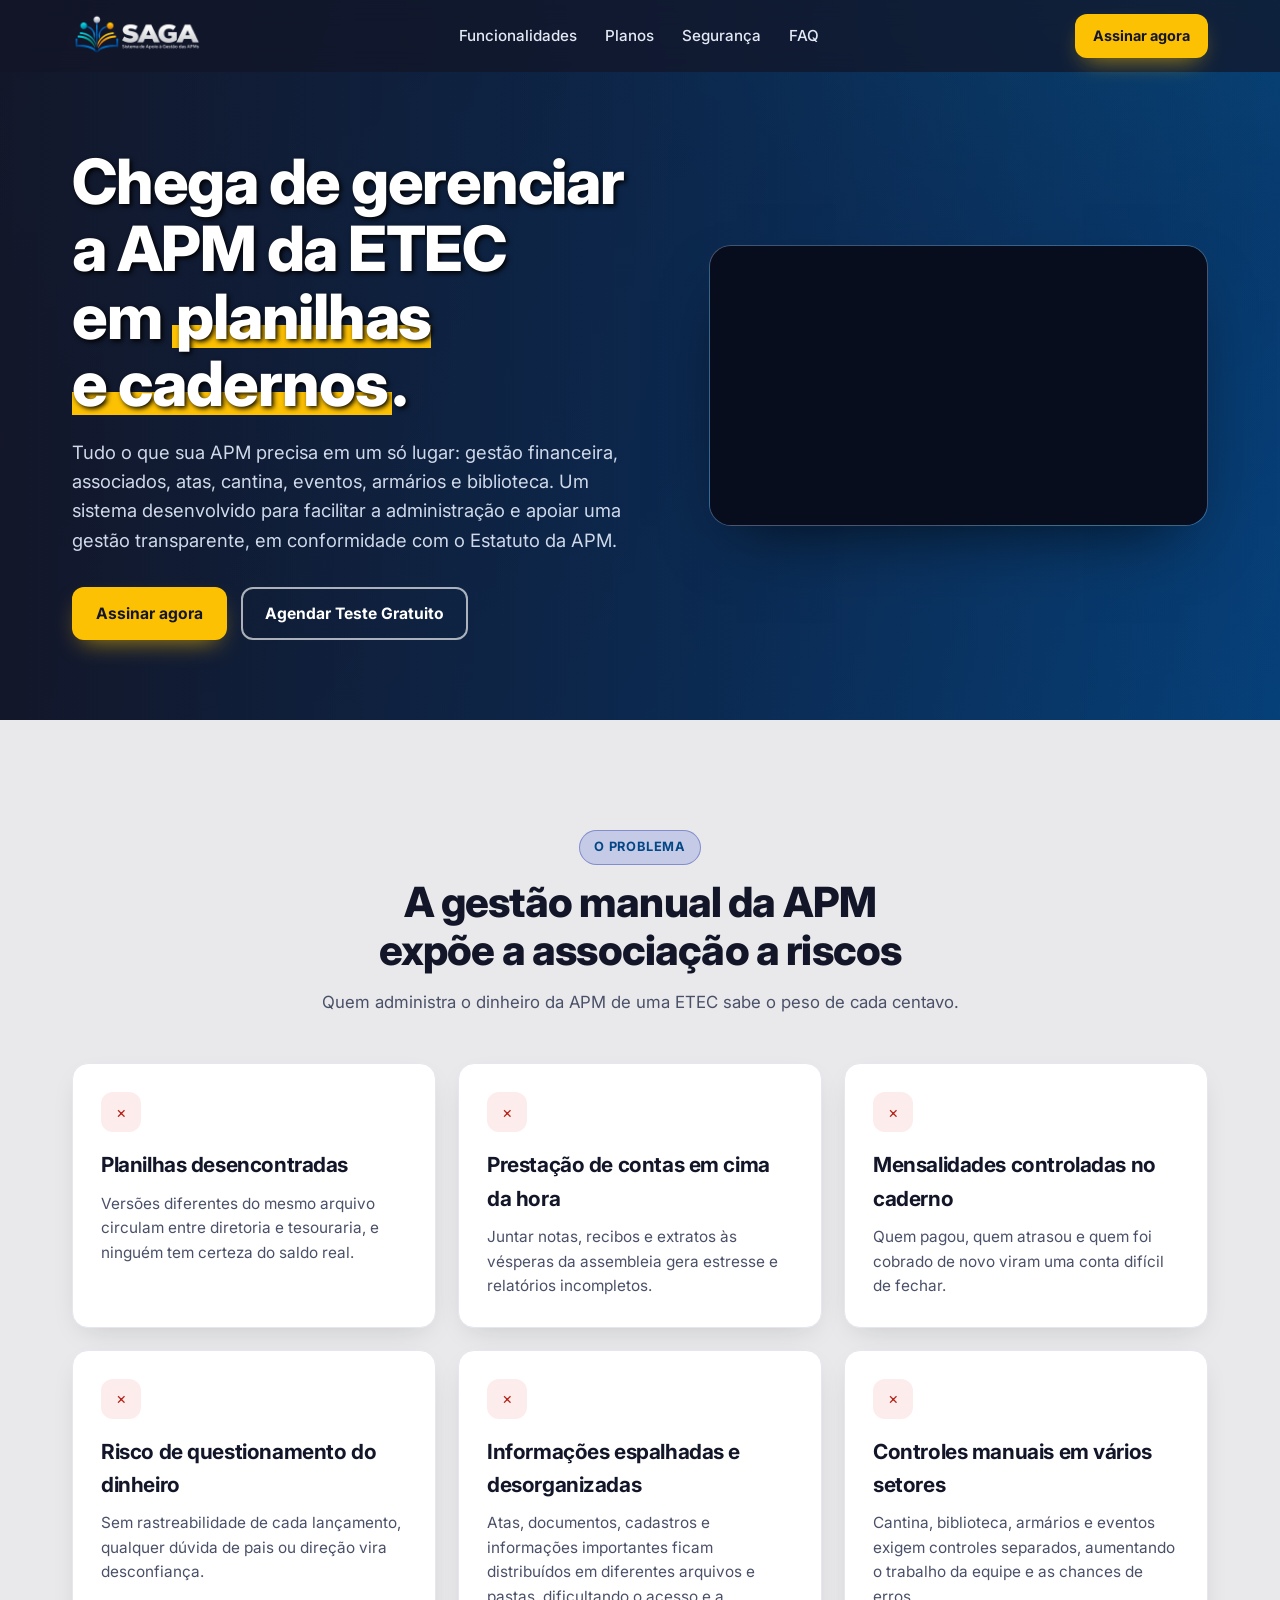
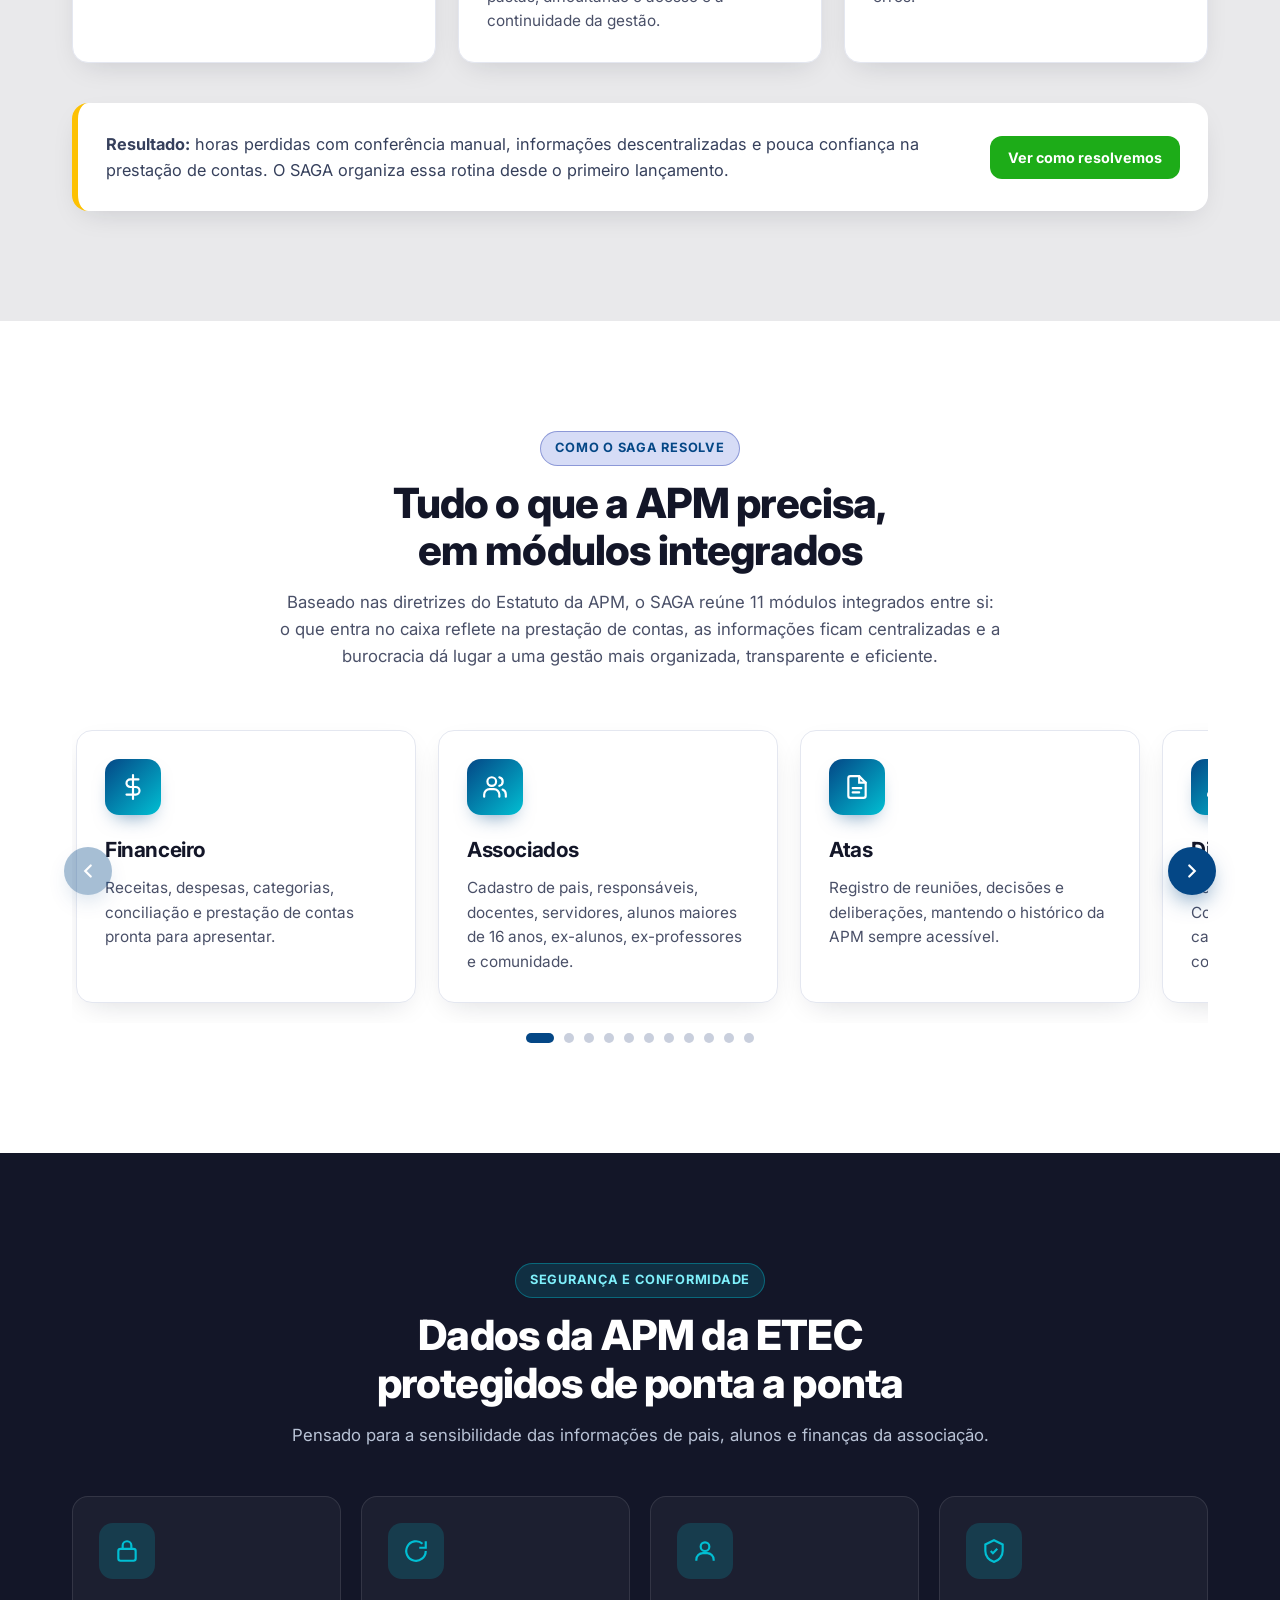
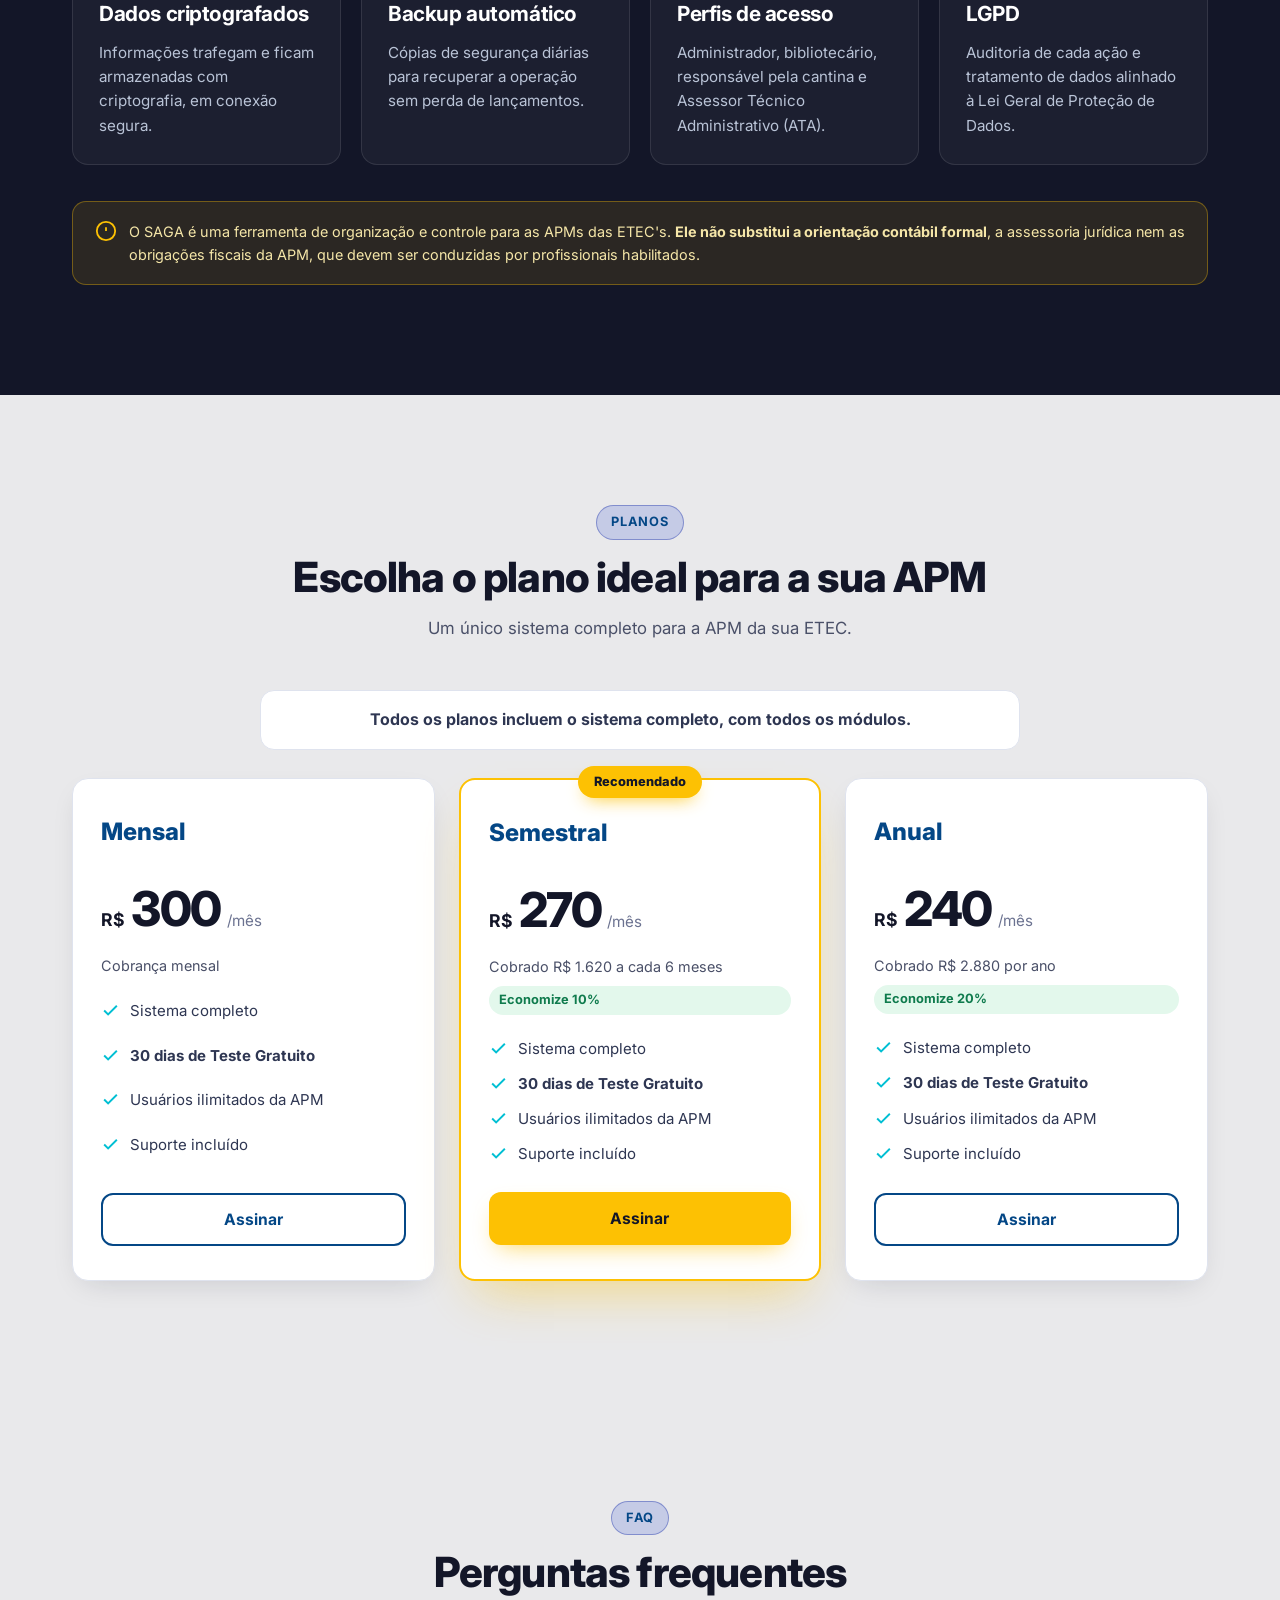
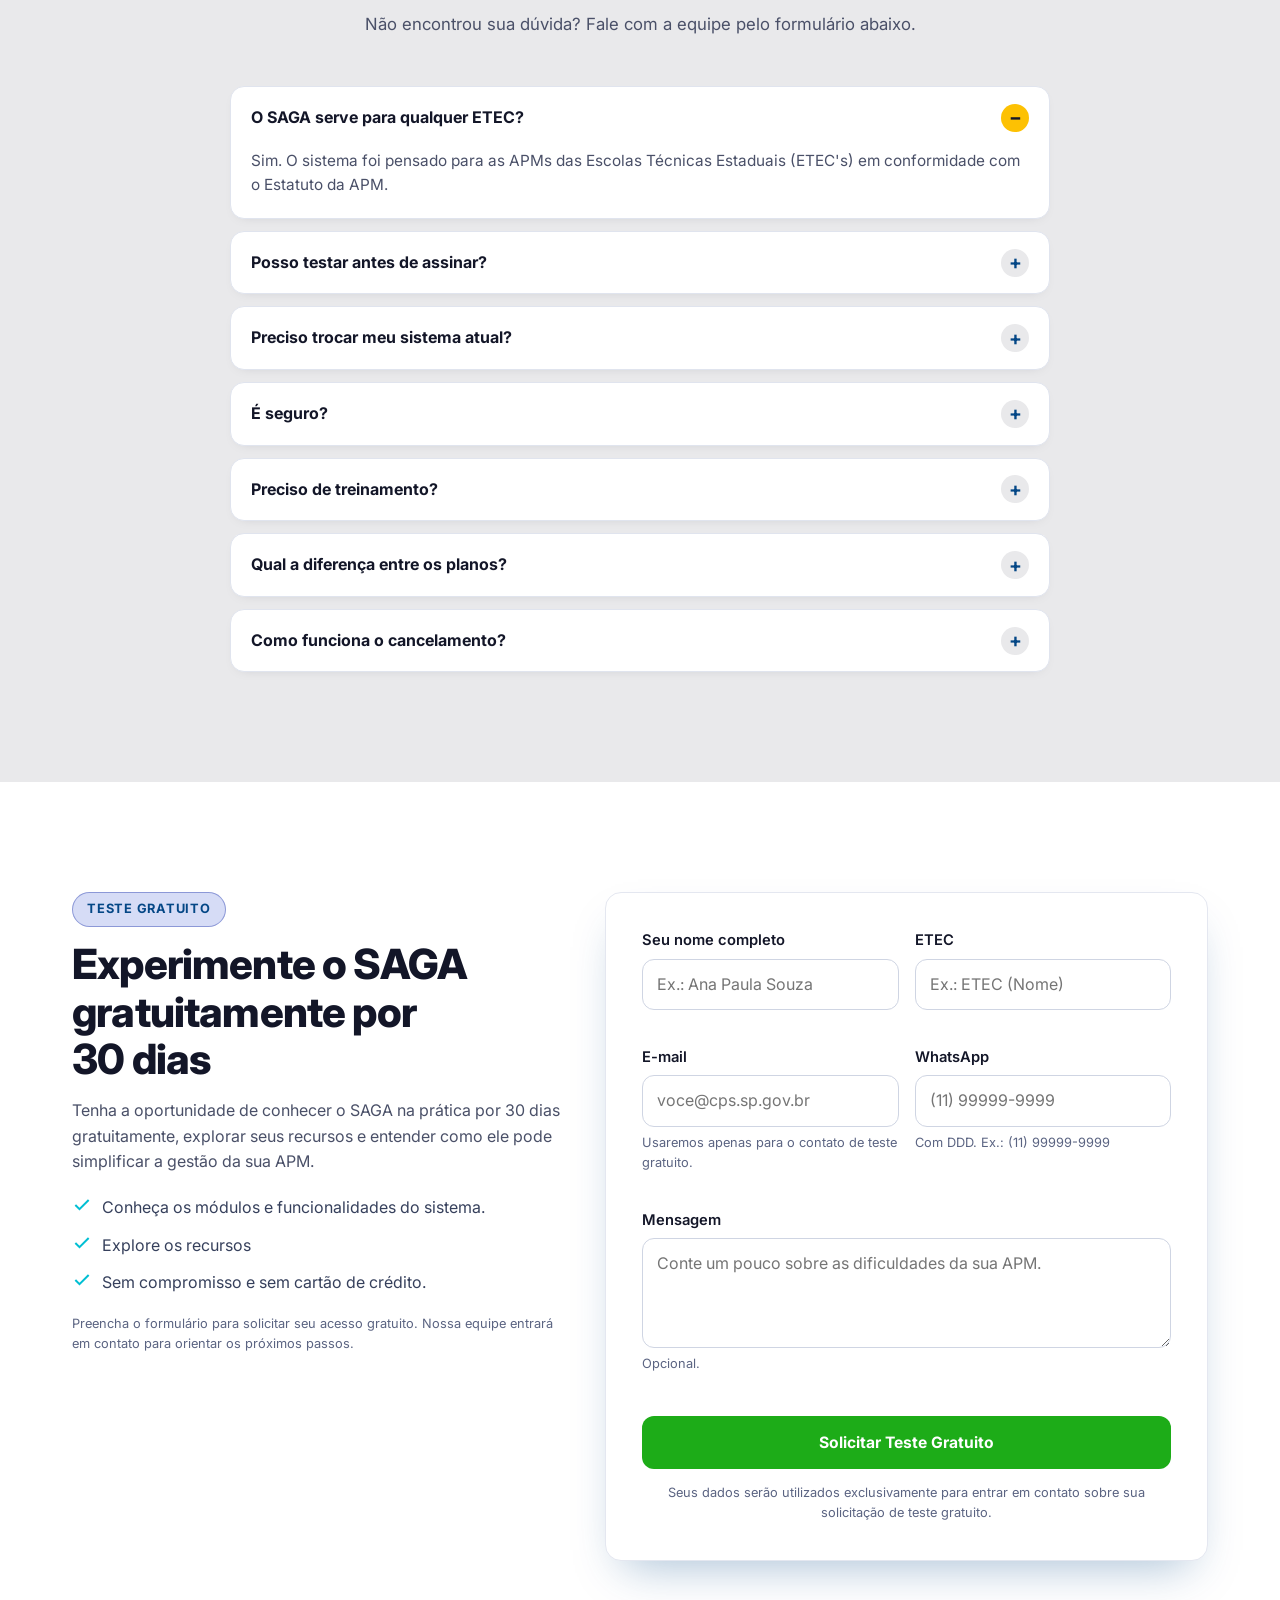
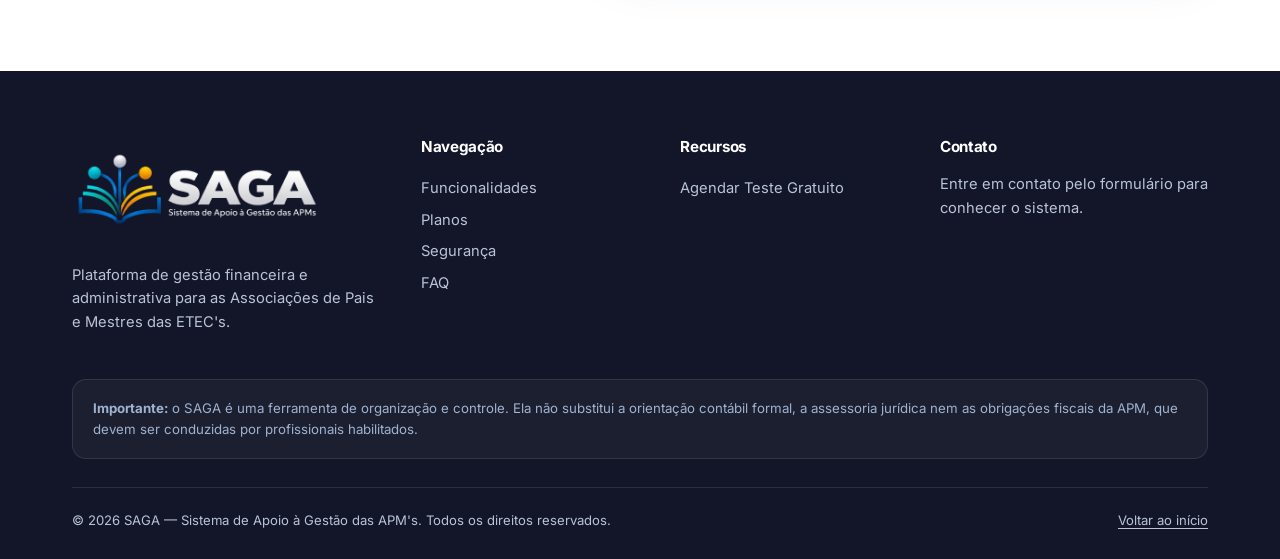
==== index.html @ b7d25899 "First Commit" ====
<!DOCTYPE html>
<html lang="pt-BR" data-theme="light">

<head>
  <meta charset="UTF-8">
  <meta name="viewport" content="width=device-width, initial-scale=1, viewport-fit=cover">
  <meta name="theme-color" content="#131628">
  <meta name="color-scheme" content="light">
  <meta property="og:type" content="website">
  <meta property="og:title" content="SAGA — Sistema de Apoio à Gestão das APMs">
  <meta property="og:description"
    content="Gestão financeira e administrativa para as Associações de Pais e Mestres das ETECs.">
  <meta name="twitter:card" content="summary">
  <link rel="icon" href="img/favicon.ico">
  <link rel="stylesheet" href="css/style.css" type="text/css">
  <title>SAGA — Sistema de Apoio à Gestão das APM's</title>
  <meta name="description"
    content="SAGA: sistema para gestão financeira, associados, atas, cantina, eventos, armários e biblioteca das APMs das ETEC's, com prestação de contas pronta.">
  <link rel="preconnect" href="https://fonts.googleapis.com">
  <link rel="preconnect" href="https://fonts.gstatic.com" crossorigin>
  <link rel="stylesheet" href="https://fonts.googleapis.com/css2?family=Inter:wght@400;500;600;700;800&display=swap">
  <script>document.documentElement.classList.add('js');</script>

</head>

<body>

  <!-- Barra de progresso de leitura (discreta) -->
  <div class="progress-bar" id="progressBar" aria-hidden="true"></div>

  <!-- 1. Header fixo -->
  <header class="site-header" id="siteHeader">
    <div class="container header-inner">
      <a href="#topo" class="logo" aria-label="SAGA — página inicial">
        <img src="img/logo-apm.png" width="130" height="56" alt="SAGA — Sistema de Apoio à Gestão das APMs"
          fetchpriority="high">
      </a>
      <nav class="nav-desktop" aria-label="Navegação principal">
        <a href="#funcionalidades">Funcionalidades</a>
        <a href="#planos">Planos</a>
        <a href="#seguranca">Segurança</a>
        <a href="#faq">FAQ</a>
      </nav>
      <div class="row gap-2">
        <a href="#planos" class="saga-btn saga-btn-primary saga-btn-sm header-cta">Assinar agora</a>
        <button class="burger" id="burgerBtn" aria-label="Abrir menu" aria-expanded="false" aria-controls="mobileMenu">
          <svg viewBox="0 0 24 24" fill="none" stroke="currentColor" stroke-width="2" stroke-linecap="round"
            id="burgerIcon" aria-hidden="true">
            <line x1="4" y1="7" x2="20" y2="7"></line>
            <line x1="4" y1="12" x2="20" y2="12"></line>
            <line x1="4" y1="17" x2="20" y2="17"></line>
          </svg>
        </button>
      </div>
    </div>
    <div class="mobile-menu" id="mobileMenu">
      <a href="#funcionalidades">Funcionalidades</a>
      <a href="#planos">Planos</a>
      <a href="#seguranca">Segurança</a>
      <a href="#faq">FAQ</a>
      <a href="#planos" class="saga-btn saga-btn-primary">Assinar agora</a>
    </div>
  </header>

  <main id="topo">

    <!-- 2. Hero -->
    <section class="hero" aria-labelledby="heroTitle">
      <div class="container hero-grid">
        <div class="hero-content">
          <h1 id="heroTitle" style="margin-top:18px; text-shadow: 2px 2px 5px black;">Chega de gerenciar a APM da ETEC
            em <span class="underline-yellow">planilhas e
              cadernos</span>.</h1>
          <p class="hero-sub">Tudo o que sua APM precisa em um só lugar: gestão financeira, associados, atas, cantina,
            eventos, armários e biblioteca. Um sistema desenvolvido para facilitar a administração e apoiar uma gestão
            transparente, em conformidade com o Estatuto da APM.
          </p>
          <div class="hero-ctas">
            <a href="#planos" class="saga-btn saga-btn-primary">Assinar agora</a>
            <a href="#demonstracao" class="saga-btn saga-btn-outline">Agendar Teste Gratuito</a>
          </div>
          <!-- <div class="trust-badges" aria-label="Selos de confiança">
            <span class="trust-badge">
              <svg viewBox="0 0 24 24" fill="none" stroke="currentColor" stroke-width="2" aria-hidden="true">
                <path d="M3 21h18M5 21V8l7-5 7 5v13M9 21v-6h6v6" />
              </svg>
              30 dias gratuito
            </span>
            <span class="trust-badge">
              <svg viewBox="0 0 24 24" fill="none" stroke="currentColor" stroke-width="2" aria-hidden="true">
                <rect x="4" y="10" width="16" height="11" rx="2" />
                <path d="M8 10V7a4 4 0 0 1 8 0v3" />
              </svg>
              Dados seguros
            </span>
            <span class="trust-badge">
              <svg viewBox="0 0 24 24" fill="none" stroke="currentColor" stroke-width="2" aria-hidden="true">
                <path d="M21 15a2 2 0 0 1-2 2H7l-4 4V5a2 2 0 0 1 2-2h14a2 2 0 0 1 2 2z" />
              </svg>
              Suporte em português
            </span>
          </div> -->
        </div>
        <!-- O vídeo fica em uma coluna própria à direita do texto no desktop. -->
        <div class="hero-video" id="heroVideo" data-video-url="">

          <iframe width="560" height="315"
            src="https://www.youtube.com/embed/FPPXY3cn5FY?autoplay=1&mute=1&controls=1&cc_load_policy=0&rel=0&playsinline=1"
            title="Vídeo institucional" frameborder="0"
            allow="accelerometer; autoplay; encrypted-media; gyroscope; picture-in-picture; web-share"
            referrerpolicy="strict-origin-when-cross-origin" allowfullscreen>
          </iframe>

        </div>
      </div>
    </section>

    <!-- 4. O problema -->
    <section class="block bg-gray" id="problema">
      <div class="container">
        <div class="section-head reveal">
          <span class="eyebrow">O problema</span>
          <h2 style="margin-top:14px;">A gestão manual da APM expõe a associação a riscos</h2>
          <p class="lead">Quem administra o dinheiro da APM de uma ETEC sabe o peso de cada centavo.</p>
        </div>

        <div class="grid-3">
          <article class="card pain-card reveal">
            <span class="x-mark">×</span>
            <h3>Planilhas desencontradas</h3>
            <p>Versões diferentes do mesmo arquivo circulam entre diretoria e tesouraria, e ninguém tem certeza do saldo
              real.</p>
          </article>

          <article class="card pain-card reveal d1">
            <span class="x-mark">×</span>
            <h3>Prestação de contas em cima da hora</h3>
            <p>Juntar notas, recibos e extratos às vésperas da assembleia gera estresse e relatórios incompletos.</p>
          </article>

          <article class="card pain-card reveal d2">
            <span class="x-mark">×</span>
            <h3>Mensalidades controladas no caderno</h3>
            <p>Quem pagou, quem atrasou e quem foi cobrado de novo viram uma conta difícil de fechar.</p>
          </article>

          <article class="card pain-card reveal d3">
            <span class="x-mark">×</span>
            <h3>Risco de questionamento do dinheiro</h3>
            <p>Sem rastreabilidade de cada lançamento, qualquer dúvida de pais ou direção vira desconfiança.</p>
          </article>

          <article class="card pain-card reveal d4">
            <span class="x-mark">×</span>
            <h3>Informações espalhadas e desorganizadas</h3>
            <p>Atas, documentos, cadastros e informações importantes ficam distribuídos em diferentes arquivos e pastas,
              dificultando o acesso e a continuidade da gestão.</p>
          </article>

          <article class="card pain-card reveal d5">
            <span class="x-mark">×</span>
            <h3>Controles manuais em vários setores</h3>
            <p>Cantina, biblioteca, armários e eventos exigem controles separados, aumentando o trabalho da equipe e as
              chances de erros.</p>
          </article>
        </div>

        <div class="pain-bottom reveal">
          <p><strong>Resultado:</strong> horas perdidas com conferência manual, informações descentralizadas e pouca
            confiança na prestação de contas. O SAGA organiza essa rotina desde o primeiro lançamento.</p>
          <a href="#funcionalidades" class="saga-btn saga-btn-blue saga-btn-sm">Ver como resolvemos</a>
        </div>
      </div>
    </section>


    <!-- 5. Funcionalidades -->
    <section class="block" id="funcionalidades">
      <div class="container">
        <div class="section-head reveal">
          <span class="eyebrow">Como o SAGA resolve</span>
          <h2 style="margin-top:14px;">Tudo o que a APM precisa, em módulos integrados</h2>
          <p class="lead">Baseado nas diretrizes do Estatuto da APM, o SAGA reúne 11 módulos integrados entre si: o que
            entra no caixa reflete na prestação de contas, as informações ficam centralizadas e a burocracia dá lugar a
            uma gestão mais organizada, transparente e eficiente.</p>
        </div>
        <div class="carousel-wrap reveal">
          <button type="button" class="car-btn car-prev" id="carPrev" aria-label="Anterior" disabled>
            <svg viewBox="0 0 24 24" fill="none" stroke="currentColor" stroke-width="2.4" stroke-linecap="round"
              aria-hidden="true">
              <polyline points="15 18 9 12 15 6" />
            </svg>
          </button>
          <div class="carousel" id="carousel" tabindex="0" role="region" aria-roledescription="carrossel"
            aria-label="11 módulos de gestão do SAGA">
            <article class="card reveal">
              <div class="icon-tile"><svg viewBox="0 0 24 24" fill="none" stroke="currentColor" stroke-width="2"
                  stroke-linecap="round" aria-hidden="true">
                  <line x1="12" y1="1" x2="12" y2="23" />
                  <path d="M17 5H9.5a3.5 3.5 0 0 0 0 7h5a3.5 3.5 0 0 1 0 7H6" />
                </svg></div>
              <h3>Financeiro</h3>
              <p>Receitas, despesas, categorias, conciliação e prestação de contas pronta para apresentar.</p>
            </article>
            <article class="card reveal d1">
              <div class="icon-tile"><svg viewBox="0 0 24 24" fill="none" stroke="currentColor" stroke-width="2"
                  stroke-linecap="round" aria-hidden="true">
                  <circle cx="9" cy="7" r="4" />
                  <path d="M2 21v-2a5 5 0 0 1 5-5h4a5 5 0 0 1 5 5v2" />
                  <path d="M16 3.1a4 4 0 0 1 0 7.8M22 21v-2a5 5 0 0 0-3-4.6" />
                </svg></div>
              <h3>Associados</h3>
              <p>Cadastro de pais, responsáveis, docentes, servidores, alunos maiores de 16 anos, ex-alunos,
                ex-professores e comunidade.</p>
            </article>
            <article class="card reveal d2">
              <div class="icon-tile"><svg viewBox="0 0 24 24" fill="none" stroke="currentColor" stroke-width="2"
                  stroke-linecap="round" aria-hidden="true">
                  <path d="M14 2H6a2 2 0 0 0-2 2v16a2 2 0 0 0 2 2h12a2 2 0 0 0 2-2V8z" />
                  <polyline points="14 2 14 8 20 8" />
                  <line x1="8" y1="13" x2="16" y2="13" />
                  <line x1="8" y1="17" x2="14" y2="17" />
                </svg></div>
              <h3>Atas</h3>
              <p>Registro de reuniões, decisões e deliberações, mantendo o histórico da APM sempre acessível.</p>
            </article>
            <article class="card reveal d3">
              <div class="icon-tile"><svg viewBox="0 0 24 24" fill="none" stroke="currentColor" stroke-width="2"
                  stroke-linecap="round" stroke-linejoin="round" aria-hidden="true">
                  <circle cx="12" cy="7" r="3" />
                  <path d="M5.5 21v-2a6.5 6.5 0 0 1 13 0v2" />
                  <circle cx="5" cy="10" r="2" />
                  <path d="M2 20v-1a3 3 0 0 1 3-3h1" />
                  <circle cx="19" cy="10" r="2" />
                  <path d="M22 20v-1a3 3 0 0 0-3-3h-1" />
                </svg></div>
              <h3>Diretoria e Conselho Fiscal</h3>
              <p>Registro da Diretoria Executiva e do Conselho Fiscal, com controle de cargos, membros, mandatos e
                composição.</p>
            </article>
            <article class="card reveal d4">
              <div class="icon-tile"><svg viewBox="0 0 24 24" fill="none" stroke="currentColor" stroke-width="2"
                  stroke-linecap="round" stroke-linejoin="round" aria-hidden="true">
                  <rect x="3" y="4" width="18" height="17" rx="2" />
                  <line x1="16" y1="2" x2="16" y2="6" />
                  <line x1="8" y1="2" x2="8" y2="6" />
                  <line x1="3" y1="10" x2="21" y2="10" />
                  <path d="m9 15 2 2 4-4" />
                </svg></div>
              <h3>Plano Anual</h3>
              <p>Elaboração e acompanhamento do Plano Anual de Trabalho, com registro das propostas e aprovação pela
                Assembleia Geral.</p>
            </article>
            <article class="card reveal d5">
              <div class="icon-tile"><svg viewBox="0 0 24 24" fill="none" stroke="currentColor" stroke-width="2"
                  stroke-linecap="round" stroke-linejoin="round" aria-hidden="true">
                  <path d="m3 7 9-4 9 4-9 4-9-4Z" />
                  <path d="M3 7v10l9 4 9-4V7" />
                  <path d="M12 11v10" />
                  <path d="m7 9 9-4" />
                </svg></div>
              <h3>Patrimônio</h3>
              <p>Controle do Patrimônio da APM, com registro de bens, especificações, estado de conservação, valores e
                emissão de relatórios.</p>
            </article>
            <article class="card reveal d6">
              <div class="icon-tile"><svg viewBox="0 0 24 24" fill="none" stroke="currentColor" stroke-width="2"
                  stroke-linecap="round" stroke-linejoin="round" aria-hidden="true">
                  <path d="m2 10 10-5 10 5-10 5-10-5Z" />
                  <path d="M6 12v5c3 3 9 3 12 0v-5" />
                  <path d="M22 10v6" />
                </svg></div>
              <h3>Alunos</h3>
              <p>Cadastro de alunos e turmas da ETEC, com organização dos dados dos estudantes e gerenciamento das
                informações por sala e período letivo.</p>
            </article>
            <article class="card reveal d7">
              <div class="icon-tile"><svg viewBox="0 0 24 24" fill="none" stroke="currentColor" stroke-width="2"
                  stroke-linecap="round" aria-hidden="true">
                  <path d="M18 8h1a4 4 0 0 1 0 8h-1" />
                  <path d="M2 8h16v9a4 4 0 0 1-4 4H6a4 4 0 0 1-4-4z" />
                  <line x1="6" y1="1" x2="6" y2="4" />
                  <line x1="10" y1="1" x2="10" y2="4" />
                  <line x1="14" y1="1" x2="14" y2="4" />
                </svg></div>
              <h3>Cantina</h3>
              <p>Gestão completa da Cantina, com controle de pedidos, fornecedores, vendas, caixa e relatórios de
                desempenho por período.</p>
            </article>
            <article class="card reveal d8">
              <div class="icon-tile"><svg viewBox="0 0 24 24" fill="none" stroke="currentColor" stroke-width="2"
                  stroke-linecap="round" stroke-linejoin="round" aria-hidden="true">
                  <path d="m8 12 2-2a2 2 0 0 1 3 0l1 1" />
                  <path d="m3 11 4-4 4 2" />
                  <path d="m21 11-4-4-4 2" />
                  <path d="m7 12 4 4a2 2 0 0 0 3 0l3-3" />
                  <path d="m3 11-1 1 4 5 2-2" />
                  <path d="m21 11 1 1-4 5-2-2" />
                </svg></div>
              <h3>Relações Institucionais</h3>
              <p>Cadastro de funcionários, organização de eventos públicos e privados, controle de patrocinadores e
                emissão de carteirinhas de associados.</p>
            </article>
            <article class="card reveal d9">
              <div class="icon-tile"><svg viewBox="0 0 24 24" fill="none" stroke="currentColor" stroke-width="2"
                  stroke-linecap="round" aria-hidden="true">
                  <path d="M4 19.5V5a2 2 0 0 1 2-2h13v16H6a2 2 0 0 0-2 2z" />
                  <path d="M4 19.5A2.5 2.5 0 0 0 6.5 22H19" />
                  <line x1="8" y1="7" x2="14" y2="7" />
                  <line x1="8" y1="11" x2="12" y2="11" />
                </svg></div>
              <h3>Biblioteca</h3>
              <p>Controle de cópias impressas de alunos e funcionários, registro de vendas e gerenciamento de armários e
                vagas de estacionamento.</p>
            </article>
            <article class="card reveal d10">
              <div class="icon-tile"><svg viewBox="0 0 24 24" fill="none" stroke="currentColor" stroke-width="2"
                  stroke-linecap="round" stroke-linejoin="round" aria-hidden="true">
                  <rect x="5" y="4" width="14" height="18" rx="2" />
                  <path d="M9 4V2h6v2" />
                  <path d="m8 11 1.5 1.5L12 10" />
                  <line x1="14" y1="12" x2="17" y2="12" />
                  <path d="m8 17 1.5 1.5L12 16" />
                  <line x1="14" y1="18" x2="17" y2="18" />
                </svg></div>
              <h3>Protocolos</h3>
              <p>Registro de protocolos, com formalização de solicitações de esclarecimentos, pedidos de demissão e
                denúncias.</p>
            </article>
          </div>
          <button type="button" class="car-btn car-next" id="carNext" aria-label="Próximo">
            <svg viewBox="0 0 24 24" fill="none" stroke="currentColor" stroke-width="2.4" stroke-linecap="round"
              aria-hidden="true">
              <polyline points="9 18 15 12 9 6" />
            </svg>
          </button>
        </div>
        <div class="car-dots" id="carDots" role="group" aria-label="Navegação entre os módulos">
        </div>
      </div>
    </section>

    <!-- 8. Segurança -->
    <section class="block bg-dark" id="seguranca">
      <div class="container">
        <div class="section-head reveal">
          <span class="eyebrow eyebrow-dark">Segurança e conformidade</span>
          <h2 style="margin-top:14px;">Dados da APM da ETEC protegidos de ponta a ponta</h2>
          <p class="lead">Pensado para a sensibilidade das informações de pais, alunos e finanças da associação.</p>
        </div>
        <div class="security-grid">
          <div class="sec-card reveal">
            <div class="icon-tile"><svg viewBox="0 0 24 24" fill="none" stroke="currentColor" stroke-width="2"
                aria-hidden="true">
                <rect x="4" y="10" width="16" height="11" rx="2" />
                <path d="M8 10V7a4 4 0 0 1 8 0v3" />
              </svg></div>
            <h3>Dados criptografados</h3>
            <p>Informações trafegam e ficam armazenadas com criptografia, em conexão segura.</p>
          </div>
          <div class="sec-card reveal d1">
            <div class="icon-tile"><svg viewBox="0 0 24 24" fill="none" stroke="currentColor" stroke-width="2"
                aria-hidden="true">
                <path d="M21 12a9 9 0 1 1-3-6.7" />
                <polyline points="21 3 21 9 15 9" />
              </svg></div>
            <h3>Backup automático</h3>
            <p>Cópias de segurança diárias para recuperar a operação sem perda de lançamentos.</p>
          </div>
          <div class="sec-card reveal d2">
            <div class="icon-tile"><svg viewBox="0 0 24 24" fill="none" stroke="currentColor" stroke-width="2"
                aria-hidden="true">
                <circle cx="12" cy="8" r="4" />
                <path d="M4 21v-1a6 6 0 0 1 6-6h4a6 6 0 0 1 6 6v1" />
              </svg></div>
            <h3>Perfis de acesso</h3>
            <p>Administrador, bibliotecário, responsável pela cantina e Assessor Técnico Administrativo (ATA).</p>
          </div>
          <div class="sec-card reveal d3">
            <div class="icon-tile"><svg viewBox="0 0 24 24" fill="none" stroke="currentColor" stroke-width="2"
                aria-hidden="true">
                <path d="M12 2l8 4v6c0 5-3.5 9-8 10-4.5-1-8-5-8-10V6z" />
                <polyline points="9 12 11 14 15 10" />
              </svg></div>
            <h3>LGPD</h3>
            <p>Auditoria de cada ação e tratamento de dados alinhado à Lei Geral de Proteção de Dados.</p>
          </div>
        </div>
        <div class="sec-note reveal">
          <svg viewBox="0 0 24 24" fill="none" stroke="currentColor" stroke-width="2" aria-hidden="true">
            <circle cx="12" cy="12" r="10" />
            <line x1="12" y1="8" x2="12" y2="12" />
            <line x1="12" y1="16" x2="12.01" y2="16" />
          </svg>
          <span>O SAGA é uma ferramenta de organização e controle para as APMs das ETEC's. <strong>Ele não substitui a
              orientação contábil formal</strong>, a assessoria jurídica nem as obrigações fiscais da APM, que devem ser
            conduzidas por profissionais habilitados.</span>
        </div>
      </div>
    </section>

    <!-- 9. Planos -->
    <section class="block bg-gray" id="planos">
      <div class="container">
        <div class="section-head reveal">
          <span class="eyebrow">Planos</span>
          <h2 style="margin-top:14px;">Escolha o plano ideal para a sua APM</h2>
          <p class="lead">Um único sistema completo para a APM da sua ETEC.</p>
        </div>
        <p class="plans-intro reveal"><strong>Todos os planos incluem o sistema completo, com todos os módulos.</strong></p>
        <div class="plans-grid">
          <article class="plan reveal">
            <div class="plan-name">Mensal</div>
            <div class="plan-price"><span class="cur">R$</span><span class="val">300</span><span class="per">/mês</span>
            </div>
            <div class="plan-total">Cobrança mensal</div>
            <ul>
              <li><svg viewBox="0 0 24 24" fill="none" stroke="currentColor" stroke-width="2.4" aria-hidden="true">
                  <polyline points="20 6 9 17 4 12" />
                </svg>Sistema completo</li>
              <li><svg viewBox="0 0 24 24" fill="none" stroke="currentColor" stroke-width="2.4" aria-hidden="true">
                  <polyline points="20 6 9 17 4 12" />
                </svg><strong>30 dias de Teste Gratuito</strong></li>
              <li><svg viewBox="0 0 24 24" fill="none" stroke="currentColor" stroke-width="2.4" aria-hidden="true">
                  <polyline points="20 6 9 17 4 12" />
                </svg>Usuários ilimitados da APM</li>
              <li><svg viewBox="0 0 24 24" fill="none" stroke="currentColor" stroke-width="2.4" aria-hidden="true">
                  <polyline points="20 6 9 17 4 12" />
                </svg>Suporte incluído</li>
            </ul>
            <button type="button" class="saga-btn saga-btn-ghost plan-cta" data-plan="Mensal">Assinar</button>
          </article>

          <article class="plan featured reveal d1">
            <span class="plan-badge">Recomendado</span>
            <div class="plan-name">Semestral</div>
            <div class="plan-price"><span class="cur">R$</span><span class="val">270</span><span class="per">/mês</span>
            </div>
            <div class="plan-total">Cobrado R$ 1.620 a cada 6 meses</div>
            <span class="plan-saving">Economize 10%</span>
            <ul>
              <li><svg viewBox="0 0 24 24" fill="none" stroke="currentColor" stroke-width="2.4" aria-hidden="true">
                  <polyline points="20 6 9 17 4 12" />
                </svg>Sistema completo</li>
              <li><svg viewBox="0 0 24 24" fill="none" stroke="currentColor" stroke-width="2.4" aria-hidden="true">
                  <polyline points="20 6 9 17 4 12" />
                </svg><strong>30 dias de Teste Gratuito</strong></li>
              <li><svg viewBox="0 0 24 24" fill="none" stroke="currentColor" stroke-width="2.4" aria-hidden="true">
                  <polyline points="20 6 9 17 4 12" />
                </svg>Usuários ilimitados da APM</li>
              <li><svg viewBox="0 0 24 24" fill="none" stroke="currentColor" stroke-width="2.4" aria-hidden="true">
                  <polyline points="20 6 9 17 4 12" />
                </svg>Suporte incluído</li>
            </ul>
            <button type="button" class="saga-btn saga-btn-primary plan-cta" data-plan="Semestral">Assinar</button>
          </article>

          <article class="plan reveal d2">
            <div class="plan-name">Anual</div>
            <div class="plan-price"><span class="cur">R$</span><span class="val">240</span><span class="per">/mês</span>
            </div>
            <div class="plan-total">Cobrado R$ 2.880 por ano</div>
            <span class="plan-saving">Economize 20%</span>
            <ul>
              <li><svg viewBox="0 0 24 24" fill="none" stroke="currentColor" stroke-width="2.4" aria-hidden="true">
                  <polyline points="20 6 9 17 4 12" />
                </svg>Sistema completo</li>
              <li><svg viewBox="0 0 24 24" fill="none" stroke="currentColor" stroke-width="2.4" aria-hidden="true">
                  <polyline points="20 6 9 17 4 12" />
                </svg><strong>30 dias de Teste Gratuito</strong></li>
              <li><svg viewBox="0 0 24 24" fill="none" stroke="currentColor" stroke-width="2.4" aria-hidden="true">
                  <polyline points="20 6 9 17 4 12" />
                </svg>Usuários ilimitados da APM</li>
              <li><svg viewBox="0 0 24 24" fill="none" stroke="currentColor" stroke-width="2.4" aria-hidden="true">
                  <polyline points="20 6 9 17 4 12" />
                </svg>Suporte incluído</li>
            </ul>
            <button type="button" class="saga-btn saga-btn-ghost plan-cta" data-plan="Anual">Assinar</button>
          </article>
        </div>
      </div>
    </section>

    <!-- 11. FAQ -->
    <section class="block bg-gray" id="faq">
      <div class="container">
        <div class="section-head reveal">
          <span class="eyebrow">FAQ</span>
          <h2 style="margin-top:14px;">Perguntas frequentes</h2>
          <p class="lead">Não encontrou sua dúvida? Fale com a equipe pelo formulário abaixo.</p>
        </div>
        <div class="faq-wrap">
          <details class="faq-item reveal" open>
            <summary>O SAGA serve para qualquer ETEC?</summary>
            <div class="faq-answer">Sim. O sistema foi pensado para as APMs das Escolas Técnicas Estaduais (ETEC's) em conformidade com o Estatuto da APM.</div>
          </details>
          <details class="faq-item reveal">
            <summary>Posso testar antes de assinar?</summary>
            <div class="faq-answer">Claro! Antes de fechar qualquer plano, você terá acesso ao teste gratuito por 30 dias.</div>
          </details>
          <details class="faq-item reveal">
            <summary>Preciso trocar meu sistema atual?</summary>
            <div class="faq-answer">Não é obrigatório. Você pode começar a usar o SAGA aos poucos, mantendo suas
              planilhas enquanto migra os dados gradualmente.</div>
          </details>
          <details class="faq-item reveal">
            <summary>É seguro?</summary>
            <div class="faq-answer">Os dados são criptografados, possuem backup automático e o acesso é controlado por
              perfis de função, com rastreabilidade de cada ação e aderência à LGPD.</div>
          </details>
          <details class="faq-item reveal">
            <summary>Preciso de treinamento?</summary>
            <div class="faq-answer">Não para o básico. Oferecemos tutoriais de demonstração e suporte para a equipe da APM
              da ETEC.</div>
          </details>
          <details class="faq-item reveal">
            <summary>Qual a diferença entre os planos?</summary>
            <div class="faq-answer">Nenhuma em recursos. Todos os planos incluem o sistema completo e todos os módulos;
              a diferença é apenas a periodicidade de cobrança (mensal, semestral ou anual).</div>
          </details>
          <details class="faq-item reveal">
            <summary>Como funciona o cancelamento?</summary>
            <div class="faq-answer">Você pode cancelar a assinatura a qualquer momento, sem multa de fidelidade.</div>
          </details>
        </div>
      </div>
    </section>

    <!-- Formulário de Teste Gratuito -->
    <section class="block" id="demonstracao">
      <div class="container demo-wrap">
        <div class="demo-side reveal">
          <span class="eyebrow">Teste Gratuito</span>
          <h2 style="margin-top:14px;">Experimente o SAGA gratuitamente por<br>30 dias</h2>
          <p class="lead" style="margin-top:14px;color:#4a5068;">Tenha a oportunidade de conhecer o SAGA na prática por 30 dias gratuitamente, explorar seus recursos e entender como ele pode simplificar a gestão da sua APM.</p>
          <ul>
            <li><svg viewBox="0 0 24 24" fill="none" stroke="currentColor" stroke-width="2.4" aria-hidden="true">
                <polyline points="20 6 9 17 4 12" />
              </svg>Conheça os módulos e funcionalidades do sistema.</li>
            <li><svg viewBox="0 0 24 24" fill="none" stroke="currentColor" stroke-width="2.4" aria-hidden="true">
                <polyline points="20 6 9 17 4 12" />
              </svg>Explore os recursos </li>
            <li><svg viewBox="0 0 24 24" fill="none" stroke="currentColor" stroke-width="2.4" aria-hidden="true">
                <polyline points="20 6 9 17 4 12" />
              </svg>Sem compromisso e sem cartão de crédito.</li>
          </ul>
          <p class="helper" style="margin-top:18px;">Preencha o formulário para solicitar seu acesso gratuito. Nossa equipe entrará em contato para orientar os próximos passos.</p>
        </div>

        <div class="demo-form reveal d1">
          <div id="demoFormArea">
            <form id="demoForm" novalidate>
              <div class="form-grid">
                <div class="field-saga">
                  <label for="fNome">Seu nome completo</label>
                  <input id="fNome" name="nome" type="text" autocomplete="name" maxlength="120"
                    placeholder="Ex.: Ana Paula Souza" aria-describedby="errNome" required>
                  <span class="error-msg" id="errNome"></span>
                </div>
                <div class="field-saga">
                  <label for="fEscola">ETEC</label>
                  <input id="fEscola" name="escola" type="text" autocomplete="organization" maxlength="140"
                    placeholder="Ex.: ETEC (Nome)" aria-describedby="errEscola" required>
                  <span class="error-msg" id="errEscola"></span>
                </div>
                <div class="field-saga">
                  <label for="fEmail">E-mail</label>
                  <input id="fEmail" name="email" type="email" autocomplete="email" inputmode="email" maxlength="254"
                    placeholder="voce@cps.sp.gov.br" aria-describedby="errEmail" required>
                  <span class="helper">Usaremos apenas para o contato de teste gratuito.</span>
                  <span class="error-msg" id="errEmail"></span>
                </div>
                <div class="field-saga">
                  <label for="fTelefone">WhatsApp</label>
                  <input id="fTelefone" name="telefone" type="tel" autocomplete="tel" inputmode="tel" maxlength="15"
                    placeholder="(11) 99999-9999" aria-describedby="errTelefone" required>
                  <span class="helper">Com DDD. Ex.: (11) 99999-9999</span>
                  <span class="error-msg" id="errTelefone"></span>
                </div>
                <div class="field-saga full-span">
                  <label for="fMensagem">Mensagem</label>
                  <textarea id="fMensagem" name="mensagem" maxlength="600" aria-describedby="errMensagem"
                    placeholder="Conte um pouco sobre as dificuldades da sua APM."></textarea>
                  <span class="helper">Opcional.</span>
                  <span class="error-msg" id="errMensagem"></span>
                </div>
              </div>
              <input type="hidden" id="fPlano" name="plano" value="">
              <div class="row" style="margin-top:22px;">
                <button type="submit" class="saga-btn saga-btn-green saga-btn-block" id="submitDemo">Solicitar Teste Gratuito</button>
              </div>
              <p class="demo-note">Seus dados serão utilizados exclusivamente para entrar em contato sobre sua solicitação de teste gratuito.</p>
              <p class="form-status" id="formStatus" role="status" aria-live="polite" hidden></p>
            </form>
          </div>
          <div class="success-box" id="successBox" role="status" aria-live="polite">
            <div class="success-icon"><svg viewBox="0 0 24 24" fill="none" stroke="currentColor" stroke-width="2.6"
                aria-hidden="true">
                <polyline points="20 6 9 17 4 12" />
              </svg></div>
            <h3>Recebemos sua solicitação!</h3>
            <p class="helper" style="margin-top:8px;">Nossa equipe entrará em contato para orientar você sobre como começar a experimentar o SAGA gratuitamente.</p>
            <button type="button" class="saga-btn saga-btn-ghost saga-btn-sm" id="resetDemo"
              style="margin-top:18px;">Enviar outra solicitação</button>
          </div>
        </div>
      </div>
    </section>

    <!-- 12. CTA final -->
    <!-- <section class="block" style="padding-top:0">
      <div class="container">
        <div class="final-cta reveal">
          <span class="eyebrow eyebrow-dark">Comece hoje</span>
          <h2 style="margin-top:16px;">Pronto para organizar a gestão da sua APM?</h2>
          <p>Deixe a planilha de lado e tenha prestação de contas, associados, eventos e biblioteca em um só sistema,
            feito para a realidade das APMs das ETEC's.</p>
          <div class="hero-ctas">
            <a href="#planos" class="saga-btn saga-btn-primary">Assinar agora</a>
            <a href="#demonstracao" class="saga-btn saga-btn-outline">Falar com a equipe</a>
          </div>
          <p class="microcopy">Sem fidelidade obrigatória · Suporte em português · Valores de exemplo</p>
        </div>
      </div>
    </section> -->

  </main>

  <!-- 13. Footer -->
  <footer class="site-footer">
    <div class="container">
      <div class="footer-grid">
        <div>
          <a href="#topo" class="logo" aria-label="SAGA — voltar ao topo">
            <img src="img/logo-apm.png" width="250" height="107" alt="SAGA — Sistema de Apoio à Gestão das APMs"
              loading="lazy" decoding="async">
          </a>
          <p class="footer-desc">Plataforma de gestão financeira e administrativa para as Associações de Pais e Mestres
            das ETEC's.</p>
        </div>
        <div>
          <h4>Navegação</h4>
          <a href="#funcionalidades">Funcionalidades</a>
          <a href="#planos">Planos</a>
          <a href="#seguranca">Segurança</a>
          <a href="#faq">FAQ</a>
        </div>
        <div>
          <h4>Recursos</h4>
          <a href="#demonstracao">Agendar Teste Gratuito</a>
        </div>
        <div>
          <h4>Contato</h4>
          <p class="footer-desc">Entre em contato pelo formulário para conhecer o sistema.</p>
        </div>
      </div>
      <div class="footer-disclaimer">
        <strong>Importante:</strong> o SAGA é uma ferramenta de organização e controle. Ela não substitui a orientação
        contábil formal, a assessoria jurídica nem as obrigações fiscais da APM, que devem ser conduzidas por
        profissionais habilitados.
      </div>
      <div class="footer-bottom">
        <span>© <span id="currentYear">2026</span> SAGA — Sistema de Apoio à Gestão das APM's. Todos os direitos
          reservados.</span>
        <a href="#topo" class="footer-top-link">Voltar ao início</a>
      </div>
    </div>
  </footer>

  <!-- Voltar ao topo -->
  <button class="back-to-top" id="backToTop" aria-label="Voltar ao topo">
    <svg viewBox="0 0 24 24" fill="none" stroke="currentColor" stroke-width="2.4" stroke-linecap="round"
      aria-hidden="true">
      <polyline points="18 15 12 9 6 15" />
    </svg>
  </button>

  <script src="js/script.js"></script>
</body>

</html>
---- css/style.css ----
/* Base styles kept local: no component framework or generated shell required. */
    *,
    *::before,
    *::after {
        box-sizing: border-box;
    }

    [hidden] {
        display: none !important;
    }

    a {
        color: inherit;
        text-decoration: none;
    }

    button,
    input,
    select,
    textarea {
        font: inherit;
    }

    .row {
        display: flex;
        flex-wrap: wrap;
        align-items: center;
        gap: 12px;
    }

    .gap-2 {
        gap: 8px;
    }

    /* ===== Paleta SAGA ===== */
    :root {
        --accent: #FDC103;
        --accent-text: #044786;
        --accent-contrast: #131628;
        --saga-night: #131628;
        --saga-blue: #044786;
        --saga-green: #1dac18;
        --saga-yellow: #FDC103;
        --saga-gray: #E9E9EB;
        --saga-cyan: #01BFD3;
        --radius-saga: 16px;
        --shadow-soft: 0 10px 30px -12px rgba(19, 22, 40, 0.18);
        --shadow-lift: 0 22px 44px -18px rgba(4, 71, 134, 0.35);
        --font-main: 'Inter', system-ui, -apple-system, 'Segoe UI', Roboto, sans-serif;
    }

    *,
    *::before,
    *::after {
        box-sizing: border-box;
    }

    html {
        scroll-behavior: smooth;
        scroll-padding-top: 88px;
    }

    body {
        margin: 0;
        font-family: var(--font-main);
        color: var(--saga-night);
        background: #ffffff;
        line-height: 1.6;
        -webkit-font-smoothing: antialiased;
    }

    img,
    svg,
    video,
    iframe {
        max-width: 100%;
    }

    img,
    svg {
        display: block;
    }

    a {
        color: var(--saga-blue);
    }

    :focus-visible {
        outline: 3px solid var(--saga-cyan);
        outline-offset: 3px;
        border-radius: 8px;
    }

    .sr-only {
        position: absolute;
        width: 1px;
        height: 1px;
        overflow: hidden;
        clip: rect(0 0 0 0);
        white-space: nowrap;
    }

    /* Tipografia fluida */
    h1,
    h2,
    h3,
    h4 {
        font-family: var(--font-main);
        letter-spacing: -0.02em;
        margin: 0;
        color: var(--saga-night);
    }

    h1 {
        font-size: clamp(2.1rem, 4.6vw + 0.6rem, 3.9rem);
        line-height: 1.08;
        font-weight: 800;
    }

    h2 {
        font-size: clamp(1.65rem, 2.6vw + 0.8rem, 2.6rem);
        line-height: 1.15;
        font-weight: 800;
    }

    h3 {
        font-size: clamp(1.1rem, 0.8vw + 0.9rem, 1.3rem);
        font-weight: 700;
    }

    p {
        margin: 0;
    }

    /* Botões */
    .saga-btn {
        display: inline-flex;
        align-items: center;
        justify-content: center;
        gap: 8px;
        min-height: 48px;
        padding: 12px 22px;
        border-radius: 12px;
        font-weight: 700;
        font-size: 0.98rem;
        text-decoration: none;
        cursor: pointer;
        border: 2px solid transparent;
        transition: transform .2s ease, box-shadow .2s ease, background .2s ease, color .2s ease;
        font-family: inherit;
    }

    .saga-btn:hover {
        transform: translateY(-2px);
    }

    .saga-btn-primary {
        background: var(--saga-yellow);
        color: var(--saga-night);
        box-shadow: 0 10px 24px -10px rgba(253, 193, 3, .7);
    }

    .saga-btn-primary:hover {
        background: #ffcd2e;
        box-shadow: 0 16px 30px -12px rgba(253, 193, 3, .85);
    }

    .saga-btn-outline {
        background: transparent;
        color: #fff;
        border-color: rgba(255, 255, 255, .65);
    }

    .saga-btn-outline:hover {
        background: rgba(255, 255, 255, .1);
        border-color: #fff;
    }

    .saga-btn-blue {
        background: var(--saga-green);
        color: #fff;
    }

    .saga-btn-blue:hover {
        background: #033a70;
    }

    .saga-btn-green {
        background: var(--saga-green);
        color: #fff;
    }

    .saga-btn-green:hover {
        background: #35af05;
    }

    .saga-btn-ghost {
        background: transparent;
        color: var(--saga-blue);
        border-color: var(--saga-blue);
    }

    .saga-btn-ghost:hover {
        background: #eef4fb;
    }

    .saga-btn-sm {
        min-height: 40px;
        padding: 8px 16px;
        font-size: .9rem;
    }

    .saga-btn-block {
        width: 100%;
    }

    /* Header */
    .site-header {
        position: fixed;
        top: 0;
        left: 0;
        right: 0;
        z-index: 100;
        background: rgba(19, 22, 40, 0.72);
        backdrop-filter: blur(12px);
        -webkit-backdrop-filter: blur(12px);
        transition: box-shadow .3s ease, background .3s ease;
    }

    .site-header.scrolled {
        background: rgba(19, 22, 40, 0.96);
        box-shadow: 0 8px 30px -10px rgba(0, 0, 0, .5);
    }

    .header-inner {
        display: flex;
        align-items: center;
        justify-content: space-between;
        height: 72px;
        gap: 16px;
    }

    .logo {
        display: flex;
        flex-direction: column;
        text-decoration: none;
        line-height: 1.1;
    }

    .logo-word {
        font-size: 1.6rem;
        font-weight: 800;
        color: #fff;
        letter-spacing: .04em;
    }

    .logo-word span {
        color: var(--saga-yellow);
    }

    .logo-sub {
        font-size: .68rem;
        color: #c9d6e8;
        letter-spacing: .02em;
    }

    .nav-desktop {
        display: none;
        gap: 28px;
    }

    .nav-desktop a {
        color: #e3e9f4;
        text-decoration: none;
        font-weight: 500;
        font-size: .95rem;
        position: relative;
        padding: 6px 0;
    }

    .nav-desktop a::after {
        content: "";
        position: absolute;
        left: 0;
        bottom: 0;
        height: 2px;
        width: 0;
        background: var(--saga-cyan);
        transition: width .25s ease;
    }

    .nav-desktop a:hover::after {
        width: 100%;
    }

    .nav-desktop a:hover {
        color: #fff;
    }

    .header-cta {
        display: none;
    }

    .burger {
        width: 46px;
        height: 46px;
        border-radius: 12px;
        border: 1px solid rgba(255, 255, 255, .25);
        background: transparent;
        cursor: pointer;
        display: inline-flex;
        align-items: center;
        justify-content: center;
        color: #fff;
    }

    .burger svg {
        width: 24px;
        height: 24px;
    }

    .mobile-menu {
        position: absolute;
        top: 72px;
        left: 0;
        right: 0;
        background: var(--saga-night);
        border-top: 1px solid rgba(255, 255, 255, .1);
        padding: 12px 20px 22px;
        display: none;
        flex-direction: column;
        gap: 4px;
        box-shadow: 0 20px 40px -20px rgba(0, 0, 0, .6);
    }

    .mobile-menu.open {
        display: flex;
    }

    .mobile-menu a {
        color: #fff;
        text-decoration: none;
        padding: 14px 4px;
        border-bottom: 1px solid rgba(255, 255, 255, .08);
        font-weight: 500;
    }

    .mobile-menu .saga-btn {
        margin-top: 12px;
    }

    /* Layout base */
    .container {
        width: 100%;
        max-width: 1200px;
        margin: 0 auto;
        padding: 0 20px;
    }

    section.block {
        padding: clamp(64px, 9vw, 110px) 0;
        position: relative;
    }

    .bg-gray {
        background: var(--saga-gray);
    }

    .bg-dark {
        background: var(--saga-night);
        color: #fff;
    }

    .bg-dark h2,
    .bg-dark h3 {
        color: #fff;
    }

    .section-head {
        max-width: 720px;
        margin: 0 auto 48px;
        text-align: center;
    }

    .eyebrow {
        display: inline-flex;
        align-items: center;
        gap: 8px;
        padding: 6px 14px;
        border-radius: 999px;
        background: rgba(71, 97, 212, 0.219);
        color: var(--saga-blue);
        font-size: .8rem;
        font-weight: 700;
        letter-spacing: .06em;
        text-transform: uppercase;
        border: 1px solid rgba(4, 27, 158, 0.35);
    }

    .eyebrow-dark {
        background: rgba(1, 191, 211, .15);
        color: #7ff0fb;
        border-color: rgba(1, 191, 211, .4);
    }

    .section-head p.lead {
        margin-top: 14px;
        color: #4a5068;
        font-size: 1.05rem;
    }

    .bg-dark .section-head p.lead {
        color: #b9c3d6;
    }

    .highlight {
        background: linear-gradient(90deg, var(--saga-blue), var(--saga-cyan));
        -webkit-background-clip: text;
        background-clip: text;
        -webkit-text-fill-color: transparent;
        color: var(--saga-blue);
    }

    .underline-yellow {
        background: linear-gradient(transparent 62%, var(--saga-yellow) 62%, var(--saga-yellow) 92%, transparent 92%);
        padding: 0 4px;
    }

    /* Hero */
    .hero {
        position: relative;
        isolation: isolate;
        padding: 130px 0 80px;
        background:
            radial-gradient(1000px 500px at 85% -10%, rgba(1, 191, 211, .25), transparent 60%),
            radial-gradient(800px 500px at -10% 20%, rgba(4, 71, 134, .6), transparent 60%),
            linear-gradient(160deg, #131628 0%, #0b2a52 60%, #044786 100%);
        color: #fff;
        overflow: hidden;
    }

    /* Vídeo incorporado (YouTube/Vimeo) em coluna própria, nunca como fundo. */
    .hero-video {
        position: relative;
        z-index: 2;
        width: 100%;
        min-width: 0;
        aspect-ratio: 16 / 9;
        align-self: center;
        overflow: hidden;
        border: 1px solid rgba(255, 255, 255, .2);
        border-radius: 22px;
        background:
            radial-gradient(circle at 78% 18%, rgba(1, 191, 211, .3), transparent 38%),
            linear-gradient(145deg, #202b4b 0%, #0b2a52 58%, #044786 100%);
        box-shadow: 0 28px 65px -28px rgba(0, 0, 0, .7);
        isolation: isolate;
    }

    .hero-video iframe {
        position: absolute;
        inset: 0;
        display: block;
        width: 100%;
        height: 100%;
        max-width: 100%;
        min-width: 0;
        min-height: 0;
        border: 0;
        background: #080d1d;
    }

    .hero-video-placeholder {
        position: absolute;
        inset: 0;
        display: flex;
        flex-direction: column;
        align-items: center;
        justify-content: center;
        gap: 12px;
        padding: clamp(16px, 3vw, 32px);
        color: #fff;
        text-align: center;
        background:
            linear-gradient(135deg, rgba(19, 22, 40, .35), rgba(4, 71, 134, .12)),
            repeating-linear-gradient(135deg, transparent 0 18px, rgba(255, 255, 255, .025) 18px 19px);
    }

    .hero-video-play {
        display: inline-flex;
        align-items: center;
        justify-content: center;
        width: clamp(52px, 6vw, 72px);
        height: clamp(52px, 6vw, 72px);
        border-radius: 50%;
        color: var(--saga-night);
        background: var(--saga-yellow);
        box-shadow: 0 12px 30px rgba(0, 0, 0, .28);
    }

    .hero-video-play svg {
        width: 30px;
        height: 30px;
        margin-left: 4px;
    }

    .hero-video-placeholder-title {
        font-size: clamp(1.05rem, 1.5vw, 1.35rem);
        font-weight: 800;
        letter-spacing: -.02em;
    }

    .hero-video-placeholder-text {
        max-width: 28ch;
        color: #d6e4f5;
        font-size: clamp(.8rem, 1vw, .95rem);
    }

    .hero-video.has-video .hero-video-placeholder {
        display: none;
    }

    .hero-video.is-playing {
        box-shadow: 0 30px 70px -25px rgba(0, 0, 0, .72);
    }

    .hero::after {
        content: "";
        position: absolute;
        inset: 0;
        z-index: 1;
        pointer-events: none;
        background:
            linear-gradient(90deg, rgba(19, 22, 40, .94) 0%, rgba(11, 42, 82, .82) 56%, rgba(4, 71, 134, .62) 100%),
            linear-gradient(180deg, rgba(19, 22, 40, .08), rgba(19, 22, 40, .36));
    }

    .hero h1 {
        color: #fff;
    }

    .hero-grid {
        position: relative;
        z-index: 2;
        display: grid;
        grid-template-columns: minmax(0, 1fr);
        gap: 36px;
        align-items: center;
    }

    .hero-content {
        min-width: 0;
    }

    .hero-sub {
        margin-top: 20px;
        color: #cfd9ea;
        font-size: clamp(1rem, .4vw + .9rem, 1.15rem);
        max-width: 560px;
    }

    .hero-ctas {
        display: flex;
        flex-wrap: wrap;
        gap: 14px;
        margin-top: 32px;
    }

    .trust-badges {
        display: flex;
        flex-wrap: wrap;
        gap: 10px;
        margin-top: 28px;
    }

    .trust-badge {
        display: inline-flex;
        align-items: center;
        gap: 8px;
        padding: 8px 14px;
        border-radius: 999px;
        background: rgba(255, 255, 255, .08);
        border: 1px solid rgba(255, 255, 255, .16);
        font-size: .85rem;
        color: #e6edf8;
    }

    .trust-badge svg {
        width: 16px;
        height: 16px;
        color: var(--saga-yellow);
        flex-shrink: 0;
    }

    .microcopy {
        margin-top: 14px;
        font-size: .82rem;
        color: #9fb2cf;
    }

    /* Dashboard mockup */
    .mock-wrap {
        position: relative;
    }

    .mock {
        background: #f7f8fb;
        color: var(--saga-night);
        border-radius: var(--radius-saga);
        box-shadow: 0 30px 60px -20px rgba(0, 0, 0, .55);
        overflow: hidden;
        border: 1px solid rgba(255, 255, 255, .2);
    }

    .mock-bar {
        display: flex;
        align-items: center;
        gap: 8px;
        padding: 12px 16px;
        background: #fff;
        border-bottom: 1px solid #e3e6ee;
    }

    .mock-dot {
        width: 10px;
        height: 10px;
        border-radius: 50%;
    }

    .mock-title {
        margin-left: 10px;
        font-size: .85rem;
        font-weight: 700;
        color: var(--saga-night);
    }

    .mock-body {
        padding: 16px;
        display: grid;
        gap: 12px;
        grid-template-columns: 1fr 1fr;
    }

    .mock-card {
        background: #fff;
        border-radius: 12px;
        padding: 14px;
        border: 1px solid #e6e9f1;
    }

    .mock-card.full {
        grid-column: 1 / -1;
    }

    .mock-label {
        font-size: .72rem;
        color: #5b6482;
        text-transform: uppercase;
        letter-spacing: .05em;
        font-weight: 700;
    }

    .mock-value {
        font-size: 1.35rem;
        font-weight: 800;
        color: var(--saga-night);
        margin-top: 4px;
    }

    .mock-value.blue {
        color: var(--saga-blue);
    }

    .mock-value.cyan {
        color: #00879a;
    }

    .mock-value.red {
        color: #b42318;
    }

    .mock-delta {
        font-size: .72rem;
        color: #0f7b4d;
        font-weight: 600;
        margin-top: 2px;
    }

    .mock-bars {
        display: flex;
        align-items: flex-end;
        gap: 6px;
        height: 70px;
        margin-top: 10px;
    }

    .mock-bars span {
        flex: 1;
        border-radius: 6px 6px 2px 2px;
        background: linear-gradient(180deg, var(--saga-cyan), var(--saga-blue));
    }

    .mock-bars span.alt {
        background: #d6dbe7;
    }

    .mock-progress {
        height: 10px;
        background: #e6e9f1;
        border-radius: 999px;
        overflow: hidden;
        margin-top: 10px;
    }

    .mock-progress i {
        display: block;
        height: 100%;
        background: linear-gradient(90deg, var(--saga-blue), var(--saga-cyan));
        border-radius: 999px;
    }

    .mock-list {
        display: grid;
        gap: 8px;
        margin-top: 10px;
    }

    .mock-row {
        display: flex;
        justify-content: space-between;
        align-items: center;
        font-size: .82rem;
    }

    .pill-ok {
        background: #e3f8ec;
        color: #0f7b4d;
        padding: 3px 10px;
        border-radius: 999px;
        font-weight: 700;
        font-size: .72rem;
    }

    .pill-warn {
        background: #fff4d1;
        color: #8a5f00;
        padding: 3px 10px;
        border-radius: 999px;
        font-weight: 700;
        font-size: .72rem;
    }

    .mock-float {
        position: absolute;
        right: -10px;
        bottom: -18px;
        background: var(--saga-yellow);
        color: var(--saga-night);
        padding: 12px 16px;
        border-radius: 14px;
        font-weight: 800;
        font-size: .85rem;
        box-shadow: 0 18px 30px -12px rgba(0, 0, 0, .5);
    }

    /* Stats strip */
    .video-wrap {
        max-width: 920px;
        margin: 0 auto;
    }

    .video-player {
        position: relative;
        width: 100%;
        aspect-ratio: 16 / 9;
        border-radius: var(--radius-saga);
        overflow: hidden;
        background: linear-gradient(135deg, #131628 0%, #044786 100%);
        box-shadow: var(--shadow-lift);
        border: 1px solid #2c3556;
    }

    .video-player iframe,
    .video-player video {
        position: absolute;
        inset: 0;
        width: 100%;
        height: 100%;
        border: 0;
    }

    .video-cover {
        position: absolute;
        inset: 0;
        display: flex;
        flex-direction: column;
        align-items: center;
        justify-content: center;
        gap: 16px;
        padding: 24px;
        text-align: center;
        color: #fff;
        background: none;
        border: 0;
        cursor: pointer;
        font-family: inherit;
    }

    .video-play {
        width: 88px;
        height: 88px;
        border-radius: 50%;
        background: #FDC103;
        color: #131628;
        display: inline-flex;
        align-items: center;
        justify-content: center;
        box-shadow: 0 0 0 0 rgba(253, 193, 3, .6);
        transition: transform .3s ease, box-shadow .3s ease;
    }

    .video-play svg {
        width: 36px;
        height: 36px;
        margin-left: 4px;
    }

    .video-cover:hover .video-play {
        transform: scale(1.08);
        box-shadow: 0 0 0 14px rgba(253, 193, 3, .18);
    }

    .video-caption {
        font-weight: 700;
        font-size: 1.02rem;
        color: #fff;
    }

    .video-msg {
        position: absolute;
        left: 16px;
        right: 16px;
        bottom: 16px;
        text-align: center;
        font-size: .88rem;
        color: #d6e4f5;
        background: rgba(19, 22, 40, .7);
        padding: 10px 14px;
        border-radius: 12px;
        display: none;
    }

    .video-msg.show {
        display: block;
    }

    .video-bullets {
        list-style: none;
        padding: 0;
        margin: 24px auto 0;
        max-width: 720px;
        display: grid;
        gap: 10px;
    }

    .video-bullets li {
        display: flex;
        gap: 10px;
        color: #36405c;
        font-size: .98rem;
    }

    .video-bullets li svg {
        width: 20px;
        height: 20px;
        color: var(--saga-cyan);
        flex-shrink: 0;
        margin-top: 2px;
    }

    .carousel-wrap {
        position: relative;
    }

    .carousel {
        display: flex;
        gap: 22px;
        overflow-x: auto;
        overscroll-behavior-x: contain;
        scroll-snap-type: x mandatory;
        scrollbar-width: none;
        -ms-overflow-style: none;
        padding: 12px 4px 20px;
        cursor: grab;
        user-select: none;
        -webkit-user-select: none;
    }

    .carousel::-webkit-scrollbar {
        display: none;
    }

    .carousel.dragging {
        cursor: grabbing;
        scroll-snap-type: none;
    }

    .carousel.dragging .card {
        pointer-events: none;
    }

    .carousel>.card {
        flex: 0 0 min(340px, 85vw);
        scroll-snap-align: start;
        display: flex;
        flex-direction: column;
    }

    .carousel>.card p {
        flex: 1;
    }

    .car-btn {
        position: absolute;
        top: 50%;
        transform: translateY(-50%);
        z-index: 5;
        width: 48px;
        height: 48px;
        border-radius: 50%;
        border: 0;
        cursor: pointer;
        background: #044786;
        color: #fff;
        display: inline-flex;
        align-items: center;
        justify-content: center;
        box-shadow: 0 10px 24px -8px rgba(4, 71, 134, .7);
        transition: background .2s ease, opacity .2s ease, transform .2s ease;
    }

    .car-btn:hover {
        background: #01BFD3;
        color: #131628;
    }

    .car-btn:disabled {
        opacity: .35;
        cursor: default;
        background: #044786;
        color: #fff;
    }

    .car-btn svg {
        width: 22px;
        height: 22px;
    }

    .car-prev {
        left: -8px;
    }

    .car-next {
        right: -8px;
    }

    .car-dots {
        display: flex;
        justify-content: center;
        gap: 10px;
        margin-top: 10px;
    }

    .car-dot {
        width: 10px;
        height: 10px;
        border-radius: 999px;
        border: 0;
        padding: 0;
        cursor: pointer;
        background: #c9cfdd;
        transition: width .25s ease, background .25s ease;
    }

    .car-dot.active {
        width: 28px;
        background: #044786;
    }

    @media (max-width: 767px) {
        .car-btn {
            display: none;
        }
    }

    .video-cover:focus-visible {
        outline: 3px solid #01BFD3;
        outline-offset: -6px;
    }

    .stats-strip {
        display: none;
    }

    /* Cards */
    .grid-3 {
        display: grid;
        gap: 22px;
        grid-template-columns: 1fr;
    }

    .grid-2 {
        display: grid;
        gap: 22px;
        grid-template-columns: 1fr;
    }

    .card {
        background: #fff;
        border-radius: var(--radius-saga);
        padding: 28px;
        border: 1px solid #e4e7f0;
        box-shadow: var(--shadow-soft);
        transition: transform .3s ease, box-shadow .3s ease, border-color .3s ease;
    }

    .card:hover {
        transform: translateY(-6px);
        box-shadow: var(--shadow-lift);
        border-color: rgba(1, 191, 211, .5);
    }

    .card p {
        color: #4a5068;
        font-size: .96rem;
        margin-top: 10px;
    }

    .icon-tile {
        width: 56px;
        height: 56px;
        border-radius: 14px;
        display: inline-flex;
        align-items: center;
        justify-content: center;
        background: linear-gradient(135deg, var(--saga-blue), var(--saga-cyan));
        color: #fff;
        margin-bottom: 18px;
        box-shadow: 0 10px 20px -10px rgba(4, 71, 134, .6);
    }

    .icon-tile svg {
        width: 26px;
        height: 26px;
    }

    .icon-tile.yellow {
        background: var(--saga-yellow);
        color: var(--saga-night);
        box-shadow: 0 10px 20px -10px rgba(253, 193, 3, .7);
    }

    .icon-tile.night {
        background: var(--saga-night);
    }

    .pain-card .x-mark {
        width: 40px;
        height: 40px;
        border-radius: 12px;
        background: #fdecec;
        color: #b42318;
        display: inline-flex;
        align-items: center;
        justify-content: center;
        margin-bottom: 16px;
    }

    .pain-card .x-mark svg {
        width: 20px;
        height: 20px;
    }

    /* Problema */
    .pain-bottom {
        margin-top: 40px;
        background: #fff;
        border-radius: var(--radius-saga);
        padding: 28px;
        border-left: 6px solid var(--saga-yellow);
        box-shadow: var(--shadow-soft);
        display: flex;
        gap: 18px;
        align-items: center;
        flex-wrap: wrap;
    }

    .pain-bottom p {
        color: #36405c;
        font-size: 1.02rem;
        flex: 1;
        min-width: 240px;
    }

    /* Benefícios alternados */
    .benefit-row {
        display: grid;
        gap: 28px;
        align-items: center;
        margin-bottom: 56px;
    }

    .benefit-row:last-child {
        margin-bottom: 0;
    }

    .benefit-visual {
        border-radius: var(--radius-saga);
        padding: 28px;
        min-height: 230px;
        background: linear-gradient(145deg, #eef6ff, #e5f9fc);
        border: 1px solid #d8e6f5;
        position: relative;
        overflow: hidden;
    }

    .benefit-visual.dark {
        background: linear-gradient(145deg, #1d2440, #131628);
        border-color: #2c3556;
    }

    .benefit-visual .big-metric {
        font-size: clamp(2.4rem, 4vw, 3.2rem);
        font-weight: 800;
        color: var(--saga-blue);
        line-height: 1;
    }

    .benefit-visual.dark .big-metric {
        color: var(--saga-yellow);
    }

    .benefit-visual .caption {
        font-size: .85rem;
        color: #4a5068;
        margin-top: 8px;
    }

    .benefit-visual.dark .caption {
        color: #b9c3d6;
    }

    .timeline-line {
        display: flex;
        flex-direction: column;
        gap: 10px;
        margin-top: 18px;
    }

    .timeline-line div {
        display: flex;
        align-items: center;
        gap: 10px;
        font-size: .9rem;
        color: #36405c;
    }

    .timeline-line span.dot {
        width: 12px;
        height: 12px;
        border-radius: 50%;
        background: var(--saga-cyan);
        flex-shrink: 0;
    }

    .benefit-text h3 {
        font-size: clamp(1.25rem, 1vw + 1rem, 1.6rem);
    }

    .benefit-text p {
        margin-top: 12px;
        color: #4a5068;
        font-size: 1.02rem;
    }

    .benefit-text ul {
        margin: 16px 0 0;
        padding: 0;
        list-style: none;
        display: grid;
        gap: 10px;
    }

    .benefit-text li {
        display: flex;
        gap: 10px;
        align-items: flex-start;
        color: #36405c;
        font-size: .96rem;
    }

    .benefit-text li svg {
        width: 20px;
        height: 20px;
        color: var(--saga-cyan);
        flex-shrink: 0;
        margin-top: 2px;
    }

    /* Como funciona */
    .steps {
        display: grid;
        gap: 22px;
        grid-template-columns: 1fr;
        counter-reset: step;
        position: relative;
    }

    .step {
        background: #fff;
        border-radius: var(--radius-saga);
        padding: 30px;
        box-shadow: var(--shadow-soft);
        border: 1px solid #e4e7f0;
        position: relative;
    }

    .step-num {
        width: 58px;
        height: 58px;
        border-radius: 50%;
        display: inline-flex;
        align-items: center;
        justify-content: center;
        background: var(--saga-blue);
        color: #fff;
        font-weight: 800;
        font-size: 1.3rem;
        margin-bottom: 18px;
        box-shadow: 0 0 0 6px rgba(1, 191, 211, .18);
    }

    .step p {
        color: #4a5068;
        margin-top: 10px;
    }

    .step .micro {
        margin-top: 14px;
        font-size: .8rem;
        color: #6b7290;
    }

    /* Segurança */
    .security-grid {
        display: grid;
        gap: 20px;
        grid-template-columns: 1fr;
    }

    .sec-card {
        background: rgba(255, 255, 255, .04);
        border: 1px solid rgba(255, 255, 255, .1);
        border-radius: var(--radius-saga);
        padding: 26px;
        transition: background .3s ease, transform .3s ease;
    }

    .sec-card:hover {
        background: rgba(255, 255, 255, .07);
        transform: translateY(-4px);
    }

    .sec-card .icon-tile {
        background: rgba(1, 191, 211, .18);
        color: var(--saga-cyan);
        box-shadow: none;
    }

    .sec-card p {
        color: #b9c3d6;
        margin-top: 10px;
        font-size: .95rem;
    }

    .sec-note {
        margin-top: 36px;
        padding: 18px 22px;
        border-radius: 14px;
        background: rgba(253, 193, 3, .1);
        border: 1px solid rgba(253, 193, 3, .35);
        color: #f5e6a8;
        font-size: .9rem;
        display: flex;
        gap: 12px;
        align-items: flex-start;
    }

    .sec-note svg {
        width: 22px;
        height: 22px;
        color: var(--saga-yellow);
        flex-shrink: 0;
    }

    /* Planos */
    .billing-note {
        text-align: center;
        font-size: .88rem;
        color: #4a5068;
        margin-top: 8px;
    }

    .plans-grid {
        display: grid;
        gap: 24px;
        grid-template-columns: 1fr;
        align-items: stretch;
        margin-top: 8px;
    }

    .plan {
        background: #fff;
        border-radius: var(--radius-saga);
        padding: 34px 28px;
        border: 1px solid #dfe3ee;
        box-shadow: var(--shadow-soft);
        display: flex;
        flex-direction: column;
        position: relative;
        transition: transform .3s ease, box-shadow .3s ease;
    }

    .plan:hover {
        transform: translateY(-6px);
        box-shadow: var(--shadow-lift);
    }

    .plan.featured {
        border: 2px solid var(--saga-yellow);
        box-shadow: 0 26px 50px -18px rgba(253, 193, 3, .45);
        transform: translateY(-6px);
    }

    .plan.featured:hover {
        transform: translateY(-10px);
    }

    .plan-badge {
        position: absolute;
        top: -14px;
        left: 50%;
        transform: translateX(-50%);
        white-space: nowrap;
        background: var(--saga-yellow);
        color: var(--saga-night);
        font-size: .8rem;
        font-weight: 800;
        padding: 6px 16px;
        border-radius: 999px;
        box-shadow: 0 8px 18px -8px rgba(253, 193, 3, .9);
    }

    .plan-name {
        font-size: 1.5rem;
        font-weight: 800;
        color: var(--saga-blue);
    }

    .plan-desc {
        font-size: .92rem;
        color: #4a5068;
        margin-top: 6px;
        min-height: 44px;
    }

    .plan-price {
        margin-top: 20px;
        display: flex;
        align-items: baseline;
        gap: 6px;
    }

    .plans-intro {
        max-width: 760px;
        margin: 0 auto 28px;
        text-align: center;
        font-size: 1rem;
        color: #2e3652;
        background: #fff;
        border-radius: 14px;
        padding: 16px 20px;
        border: 1px solid #dfe3ee;
    }

    .plan-saving {
        display: inline-block;
        margin-top: 8px;
        font-size: .8rem;
        font-weight: 700;
        color: #0f7b4d;
        background: #e3f8ec;
        padding: 4px 10px;
        border-radius: 999px;
    }

    .plan-total {
        font-size: .9rem;
        color: #4a5068;
        margin-top: 6px;
    }

    .plan-price .cur {
        font-size: 1.1rem;
        font-weight: 700;
        color: var(--saga-night);
    }

    .plan-price .val {
        font-size: 3rem;
        font-weight: 800;
        color: var(--saga-night);
        letter-spacing: -0.03em;
    }

    .plan-price .per {
        font-size: .95rem;
        color: #6b7290;
    }

    .plan-example {
        font-size: .75rem;
        color: #6b7290;
        margin-top: 4px;
    }

    .plan ul {
        list-style: none;
        padding: 0;
        margin: 22px 0 26px;
        display: grid;
        gap: 11px;
        flex: 1;
    }

    .plan li {
        display: flex;
        gap: 10px;
        font-size: .94rem;
        color: #2e3652;
        align-items: flex-start;
    }

    .plan li svg {
        width: 19px;
        height: 19px;
        color: var(--saga-cyan);
        flex-shrink: 0;
        margin-top: 2px;
    }

    .plan li.dim {
        color: #8a90a6;
    }

    .plan li.dim svg {
        color: #b8bdcc;
    }

    .plan .saga-btn {
        width: 100%;
    }

    .plans-disclaimer {
        margin-top: 32px;
        text-align: center;
        font-size: .85rem;
        color: #5b6482;
        background: #fff;
        border-radius: 12px;
        padding: 14px 18px;
        border: 1px dashed #c9cfdd;
    }

    .img-slot {
        margin-top: 28px;
        border-radius: var(--radius-saga);
        border: 2px dashed rgba(4, 71, 134, .3);
        background: rgba(255, 255, 255, .6);
        padding: 28px;
        text-align: center;
        color: #4a5068;
        font-size: .9rem;
    }

    /* FAQ */
    .faq-wrap {
        max-width: 820px;
        margin: 0 auto;
        display: grid;
        gap: 12px;
    }

    .faq-item {
        background: #fff;
        border-radius: 14px;
        border: 1px solid #e0e4ee;
        box-shadow: 0 4px 14px -10px rgba(19, 22, 40, .25);
        overflow: hidden;
    }

    .faq-item summary {
        list-style: none;
        cursor: pointer;
        padding: 18px 56px 18px 20px;
        font-weight: 700;
        color: var(--saga-night);
        position: relative;
        font-size: 1rem;
        transition: background .2s ease;
    }

    .faq-item summary::-webkit-details-marker {
        display: none;
    }

    .faq-item summary:hover {
        background: #f5f8fc;
    }

    .faq-item summary::after {
        content: "+";
        position: absolute;
        right: 20px;
        top: 50%;
        transform: translateY(-50%);
        width: 28px;
        height: 28px;
        border-radius: 50%;
        background: var(--saga-gray);
        color: var(--saga-blue);
        display: inline-flex;
        align-items: center;
        justify-content: center;
        font-size: 1.2rem;
        font-weight: 700;
        transition: transform .25s ease, background .25s ease;
    }

    .faq-item[open] summary::after {
        content: "−";
        background: var(--saga-yellow);
        color: var(--saga-night);
    }

    .faq-item .faq-answer {
        padding: 0 20px 20px;
        color: #4a5068;
        font-size: .96rem;
        animation: fadeDown .3s ease;
    }

    @keyframes fadeDown {
        from {
            opacity: 0;
            transform: translateY(-6px);
        }

        to {
            opacity: 1;
            transform: translateY(0);
        }
    }

    /* CTA final */
    .final-cta {
        background: linear-gradient(135deg, #131628 0%, #044786 65%, #01BFD3 140%);
        color: #fff;
        border-radius: 24px;
        padding: clamp(36px, 6vw, 64px);
        text-align: center;
        position: relative;
        overflow: hidden;
    }

    .final-cta::before {
        content: "";
        position: absolute;
        width: 380px;
        height: 380px;
        right: -120px;
        top: -140px;
        border-radius: 50%;
        background: rgba(253, 193, 3, .12);
    }

    .final-cta h2 {
        color: #fff;
        max-width: 740px;
        margin: 0 auto;
        position: relative;
    }

    .final-cta p {
        color: #d6e4f5;
        max-width: 620px;
        margin: 16px auto 0;
        position: relative;
    }

    .final-cta .hero-ctas {
        justify-content: center;
        position: relative;
    }

    .final-cta .microcopy {
        position: relative;
    }

    /* Formulário demo */
    .demo-wrap {
        display: grid;
        gap: 40px;
        grid-template-columns: 1fr;
        align-items: start;
    }

    .demo-side ul {
        list-style: none;
        padding: 0;
        margin: 20px 0 0;
        display: grid;
        gap: 12px;
    }

    .demo-side li {
        display: flex;
        gap: 10px;
        color: #36405c;
    }

    .demo-side li svg {
        width: 20px;
        height: 20px;
        color: var(--saga-cyan);
        flex-shrink: 0;
    }

    .demo-form {
        background: #fff;
        border-radius: var(--radius-saga);
        padding: clamp(24px, 4vw, 36px);
        box-shadow: var(--shadow-lift);
        border: 1px solid #e4e7f0;
    }

    .form-grid {
        display: grid;
        gap: 16px;
        grid-template-columns: 1fr;
    }

    .field-saga {
        display: flex;
        flex-direction: column;
        gap: 6px;
    }

    .field-saga label {
        font-weight: 600;
        font-size: .92rem;
        color: var(--saga-night);
    }

    .field-saga input,
    .field-saga textarea,
    .field-saga select {
        font-family: inherit;
        font-size: 1rem;
        padding: 12px 14px;
        border-radius: 12px;
        border: 1.5px solid #cfd5e3;
        background: #fff;
        color: var(--saga-night);
        transition: border-color .2s ease, box-shadow .2s ease;
    }

    .field-saga textarea {
        min-height: 110px;
        resize: vertical;
    }

    .field-saga input:focus,
    .field-saga textarea:focus,
    .field-saga select:focus {
        outline: none;
        border-color: var(--saga-blue);
        box-shadow: 0 0 0 4px rgba(1, 191, 211, .25);
    }

    .field-saga input.invalid,
    .field-saga textarea.invalid {
        border-color: #b42318;
        box-shadow: 0 0 0 4px rgba(180, 35, 24, .12);
    }

    .helper {
        font-size: .8rem;
        color: #5b6482;
    }

    .error-msg {
        font-size: .82rem;
        color: #b42318;
        min-height: 1em;
        font-weight: 600;
    }

    .full-span {
        grid-column: 1 / -1;
    }

    .demo-note {
        font-size: .8rem;
        color: #5b6482;
        margin-top: 14px;
        text-align: center;
    }

    .success-box {
        display: none;
        text-align: center;
        padding: 30px 10px;
    }

    .success-box.show {
        display: block;
        animation: fadeDown .4s ease;
    }

    .success-icon {
        width: 64px;
        height: 64px;
        border-radius: 50%;
        background: #e3f8ec;
        color: #0f7b4d;
        display: inline-flex;
        align-items: center;
        justify-content: center;
        margin-bottom: 14px;
    }

    .success-icon svg {
        width: 32px;
        height: 32px;
    }

    /* Footer */
    .site-footer {
        background: var(--saga-night);
        color: #b9c3d6;
        padding: 64px 0 28px;
    }

    .footer-grid {
        display: grid;
        gap: 36px;
        grid-template-columns: 1fr;
    }

    .footer-grid h4 {
        color: #fff;
        font-size: .95rem;
        margin-bottom: 14px;
    }

    .footer-grid a {
        color: #b9c3d6;
        text-decoration: none;
        display: block;
        padding: 4px 0;
        font-size: .92rem;
        transition: color .2s ease;
    }

    .footer-grid a:hover {
        color: var(--saga-yellow);
    }

    .footer-desc {
        font-size: .92rem;
        margin-top: 14px;
        max-width: 360px;
    }

    .contact-placeholder {
        display: inline-block;
        background: rgba(1, 191, 211, .12);
        border: 1px dashed rgba(1, 191, 211, .55);
        color: #bdf6ff;
        padding: 6px 12px;
        border-radius: 10px;
        font-size: .85rem;
        margin-top: 6px;
    }

    .footer-disclaimer {
        margin-top: 44px;
        padding: 18px 20px;
        border-radius: 14px;
        background: rgba(255, 255, 255, .04);
        border: 1px solid rgba(255, 255, 255, .1);
        font-size: .83rem;
        color: #9fb2cf;
    }

    .footer-bottom {
        margin-top: 28px;
        padding-top: 22px;
        border-top: 1px solid rgba(255, 255, 255, .1);
        display: flex;
        flex-wrap: wrap;
        justify-content: space-between;
        gap: 12px;
        font-size: .82rem;
    }

    /* Voltar ao topo + barra de progresso */
    .progress-bar {
        position: fixed;
        top: 0;
        left: 0;
        height: 3px;
        width: 0;
        background: linear-gradient(90deg, var(--saga-blue), var(--saga-cyan));
        z-index: 200;
        transition: width .1s linear;
    }

    .back-to-top {
        position: fixed;
        right: 20px;
        bottom: 20px;
        width: 48px;
        height: 48px;
        border-radius: 50%;
        border: 0;
        cursor: pointer;
        background: var(--saga-blue);
        color: #fff;
        display: inline-flex;
        align-items: center;
        justify-content: center;
        z-index: 90;
        box-shadow: 0 10px 24px -8px rgba(4, 71, 134, .7);
        opacity: 0;
        transform: translateY(12px);
        pointer-events: none;
        transition: opacity .3s ease, transform .3s ease, background .2s ease;
    }

    .back-to-top.show {
        opacity: 1;
        transform: translateY(0);
        pointer-events: auto;
    }

    .back-to-top:hover {
        background: var(--saga-cyan);
        color: var(--saga-night);
    }

    .back-to-top svg {
        width: 22px;
        height: 22px;
    }

    /* Animações de entrada */
    .reveal {
        opacity: 1;
        transform: none;
    }

    .js .reveal {
        opacity: 0;
        transform: translateY(24px);
        transition: opacity .7s ease, transform .7s cubic-bezier(.2, .7, .2, 1);
    }

    .js .reveal.visible {
        opacity: 1;
        transform: none;
    }

    .js .reveal.d1 {
        transition-delay: .08s;
    }

    .js .reveal.d2 {
        transition-delay: .16s;
    }

    .js .reveal.d3 {
        transition-delay: .24s;
    }

    @media (prefers-reduced-motion: reduce) {
        html {
            scroll-behavior: auto;
        }

        .reveal {
            opacity: 1;
            transform: none;
            transition: none;
        }

        *,
        *::before,
        *::after {
            animation-duration: .01ms !important;
            transition-duration: .01ms !important;
        }
    }

    /* ===== Breakpoints ===== */
    @media (min-width: 480px) {
        .trust-badges {
            gap: 12px;
        }

        .mock-body {
            padding: 20px;
        }
    }

    @media (min-width: 768px) {
        .grid-2 {
            grid-template-columns: repeat(2, 1fr);
        }

        .grid-3 {
            grid-template-columns: repeat(2, 1fr);
        }

        .steps {
            grid-template-columns: repeat(3, 1fr);
        }

        .plans-grid {
            grid-template-columns: repeat(3, 1fr);
        }

        .security-grid {
            grid-template-columns: repeat(2, 1fr);
        }

        .demo-wrap {
            grid-template-columns: 0.9fr 1.1fr;
        }

        .footer-grid {
            grid-template-columns: 1.4fr 1fr 1fr 1.2fr;
        }

        .form-grid {
            grid-template-columns: 1fr 1fr;
        }

        .benefit-row {
            grid-template-columns: 1fr 1fr;
        }

        .benefit-row.reverse .benefit-visual {
            order: 2;
        }

        .benefit-row.reverse .benefit-text {
            order: 1;
        }
    }

    @media (min-width: 1024px) {
        .nav-desktop {
            display: flex;
        }

        .header-cta {
            display: inline-flex;
        }

        .burger {
            display: none;
        }

        .mobile-menu {
            display: none !important;
        }

        .hero-grid {
            grid-template-columns: minmax(0, 1.08fr) minmax(0, .92fr);
            gap: clamp(28px, 4vw, 56px);
        }

        .hero-video {
            max-width: 100%;
        }

        .grid-3 {
            grid-template-columns: repeat(3, 1fr);
        }

        .security-grid {
            grid-template-columns: repeat(4, 1fr);
        }

        .plan.featured {
            transform: translateY(-14px);
        }
    }

    @media (min-width: 1280px) {
        .container {
            padding: 0 32px;
        }
    }

    @media (max-width: 479px) {
        .hero {
            padding-top: 110px;
        }

        .mock-body {
            grid-template-columns: 1fr;
        }

        .mock-float {
            right: 8px;
            bottom: -14px;
            font-size: .78rem;
        }
    }


    /* ===== Ajustes finais de responsividade e produção ===== */
    html {
        scroll-padding-top: 88px;
        width: 100%;
        max-width: 100%;
        overflow-x: hidden;
    }

    @supports (overflow: clip) {
        html {
            overflow-x: clip;
        }
    }

    body {
        width: 100%;
        max-width: 100%;
        min-width: 320px;
        overflow-x: hidden;
    }

    .container,
    .hero-grid,
    .hero-content,
    .hero-video,
    .demo-wrap,
    .footer-grid,
    .plans-grid,
    .security-grid,
    .grid-2,
    .grid-3 {
        min-width: 0;
    }

    .container {
        padding-left: clamp(16px, 3.5vw, 32px);
        padding-right: clamp(16px, 3.5vw, 32px);
    }

    .hero-grid {
        grid-template-columns: minmax(0, 1fr);
    }

    .hero-grid > *,
    .demo-wrap > *,
    .footer-grid > *,
    .plans-grid > *,
    .security-grid > *,
    .grid-2 > *,
    .grid-3 > *,
    .benefit-row > * {
        min-width: 0;
        max-width: 100%;
    }

    .hero-grid > .hero-video {
        width: 100%;
        max-width: 760px;
        justify-self: center;
    }

    .hero-grid>.reveal {
        max-width: 900px;
        min-width: 0;
    }

    .hero h1,
    .section-head h2,
    .final-cta h2 {
        text-wrap: balance;
        overflow-wrap: anywhere;
    }

    .section-head p.lead,
    .hero-sub {
        text-wrap: pretty;
    }

    .site-header {
        padding-top: env(safe-area-inset-top, 0px);
    }

    .header-inner {
        min-width: 0;
        gap: 12px;
    }

    .logo {
        min-width: 0;
    }

    .logo-sub {
        max-width: min(58vw, 260px);
        overflow-wrap: anywhere;
    }

    .mobile-menu {
        top: calc(72px + env(safe-area-inset-top, 0px));
        max-height: calc(100vh - 72px - env(safe-area-inset-top, 0px));
        max-height: calc(100dvh - 72px - env(safe-area-inset-top, 0px));
        overflow-y: auto;
        overscroll-behavior: contain;
        padding-bottom: max(22px, env(safe-area-inset-bottom, 0px));
    }

    section.block,
    .hero {
        scroll-margin-top: 88px;
    }

    .saga-btn {
        max-width: 100%;
        white-space: normal;
        text-align: center;
    }

    .pain-bottom p {
        min-width: 0;
    }

    .carousel {
        touch-action: pan-x pan-y pinch-zoom;
        overscroll-behavior-x: contain;
        -webkit-overflow-scrolling: touch;
        scroll-padding-inline: 8px;
    }

    .carousel>.card {
        min-width: 0;
    }

    .faq-item summary {
        overflow-wrap: anywhere;
    }

    .field-saga,
    .field-saga input,
    .field-saga textarea,
    .field-saga select {
        min-width: 0;
        width: 100%;
    }

    .field-saga input,
    .field-saga textarea,
    .field-saga select {
        font-size: 16px;
    }

    .form-status {
        margin-top: 12px;
        padding: 12px 14px;
        border: 1px solid #e1b7b7;
        border-radius: 10px;
        background: #fff4f4;
        color: #8f1d1d;
        font-size: .9rem;
    }

    .form-status[hidden] {
        display: none !important;
    }

    .footer-top-link {
        color: #b9c3d6;
        text-decoration: underline;
        text-underline-offset: 3px;
    }

    .back-to-top {
        right: max(14px, env(safe-area-inset-right, 0px));
        bottom: max(14px, env(safe-area-inset-bottom, 0px));
    }

    @media (hover: hover) and (pointer: fine) {
        .card:hover {
            transform: translateY(-6px);
        }
    }

    @media (min-width: 768px) and (max-width: 1023px) {
        .plans-grid {
            grid-template-columns: repeat(2, minmax(0, 1fr));
        }

        .plans-grid .plan:last-child {
            grid-column: 1 / -1;
            width: min(100%, 360px);
            justify-self: center;
        }

        .footer-grid {
            grid-template-columns: repeat(2, minmax(0, 1fr));
        }

        .plan.featured,
        .plan.featured:hover {
            transform: none;
        }
    }

    @media (max-width: 1023px) {
        .hero-grid {
            grid-template-columns: minmax(0, 1fr);
        }

        .hero-grid > .hero-video {
            width: min(100%, 760px);
            justify-self: center;
        }
    }

    @media (max-width: 767px) {
        .container {
            padding-left: 18px;
            padding-right: 18px;
        }

        .hero {
            padding: 112px 0 58px;
        }

        .hero::after {
            background:
                linear-gradient(90deg, rgba(19, 22, 40, .96), rgba(11, 42, 82, .86)),
                linear-gradient(180deg, rgba(19, 22, 40, .12), rgba(19, 22, 40, .48));
        }

        .hero-grid {
            gap: 26px;
        }

        .hero-video {
            width: 100%;
            border-radius: 16px;
        }

        .hero h1 {
            font-size: clamp(2rem, 8vw, 2.65rem);
            line-height: 1.12;
        }

        .hero-sub {
            margin-top: 16px;
        }

        .hero-ctas {
            display: grid;
            grid-template-columns: minmax(0, 1fr);
            gap: 10px;
            margin-top: 24px;
        }

        .hero-ctas .saga-btn {
            width: 100%;
        }

        .trust-badges {
            display: grid;
            grid-template-columns: minmax(0, 1fr);
            gap: 8px;
            margin-top: 22px;
        }

        .trust-badge {
            width: 100%;
            border-radius: 12px;
        }

        section.block {
            padding: 58px 0;
        }

        .section-head {
            margin-bottom: 30px;
        }

        .pain-bottom {
            padding: 20px;
            gap: 14px;
        }

        .pain-bottom p {
            flex: 1 1 100%;
        }

        .pain-bottom .saga-btn {
            width: 100%;
        }

        .carousel-wrap {
            margin-left: -18px;
            margin-right: -18px;
        }

        .carousel {
            padding: 12px 18px 20px;
        }

        .carousel>.card {
            flex-basis: min(340px, calc(100vw - 48px));
        }

        .car-dots {
            padding: 0 18px;
        }

        .plans-grid {
            grid-template-columns: minmax(0, 1fr);
            gap: 20px;
        }

        .plan.featured,
        .plan.featured:hover {
            transform: none;
            margin-top: 8px;
        }

        .plan-desc {
            min-height: 0;
        }

        .demo-wrap {
            gap: 26px;
        }

        .demo-form {
            padding: 22px;
        }

        .form-grid {
            grid-template-columns: minmax(0, 1fr);
        }

        .full-span {
            grid-column: auto;
        }

        .footer-grid {
            grid-template-columns: minmax(0, 1fr);
            gap: 28px;
        }

        .footer-bottom {
            flex-direction: column;
            text-align: center;
            align-items: center;
        }

        .final-cta {
            border-radius: 18px;
        }

        .final-cta .hero-ctas {
            justify-content: stretch;
        }

        .back-to-top {
            width: 44px;
            height: 44px;
        }
    }

    @media (hover: none) {

        .card:hover,
        .sec-card:hover,
        .plan:hover,
        .saga-btn:hover {
            transform: none;
        }

        .card:hover {
            box-shadow: var(--shadow-soft);
            border-color: #e4e7f0;
        }
    }

    @media (max-width: 390px) {
        .carousel-wrap {
            margin-left: -16px;
            margin-right: -16px;
        }

        .carousel {
            padding-left: 16px;
            padding-right: 16px;
        }

        .container {
            padding-left: 16px;
            padding-right: 16px;
        }

        .logo-word {
            font-size: 1.45rem;
        }

        .logo-sub {
            max-width: 210px;
            font-size: .62rem;
        }

        .burger {
            width: 42px;
            height: 42px;
            flex: 0 0 42px;
        }

        .eyebrow {
            max-width: 100%;
            padding: 6px 11px;
            font-size: .72rem;
            letter-spacing: .04em;
        }

        .hero h1 {
            font-size: clamp(1.9rem, 8.2vw, 2.25rem);
        }

        .card,
        .sec-card {
            padding: 22px;
        }

        .plan {
            padding: 28px 20px;
        }

        .plan-price .val {
            font-size: clamp(2.35rem, 11vw, 2.8rem);
        }

        .faq-item summary {
            padding: 16px 50px 16px 16px;
        }

        .faq-item summary::after {
            right: 14px;
        }

        .sec-note {
            padding: 15px;
        }

        .demo-form {
            padding: 18px;
        }

        .final-cta {
            padding: 30px 20px;
        }
    }

    @media (max-width: 340px) {
        .logo-sub {
            max-width: 190px;
            font-size: .58rem;
        }

        .header-inner {
            gap: 8px;
        }

        .hero h1 {
            font-size: 1.85rem;
        }
    }

    /* ===== Correções finais de layout do hero ===== */
    @media (min-width: 1024px) {
        .hero-grid {
            grid-template-columns: minmax(0, 1.08fr) minmax(0, .92fr);
            gap: clamp(28px, 4vw, 56px);
        }

        .hero-grid > .hero-video {
            width: 100%;
            max-width: none;
            justify-self: stretch;
        }
    }

    @media (max-width: 1023px) {
        .hero-grid {
            grid-template-columns: minmax(0, 1fr);
        }

        .hero-grid > .hero-video {
            width: min(100%, 760px);
            justify-self: center;
        }
    }

    .carousel-wrap,
    .carousel {
        min-width: 0;
        max-width: 100%;
    }

    .hero-video iframe,
    .video-player iframe {
        max-width: 100%;
    }
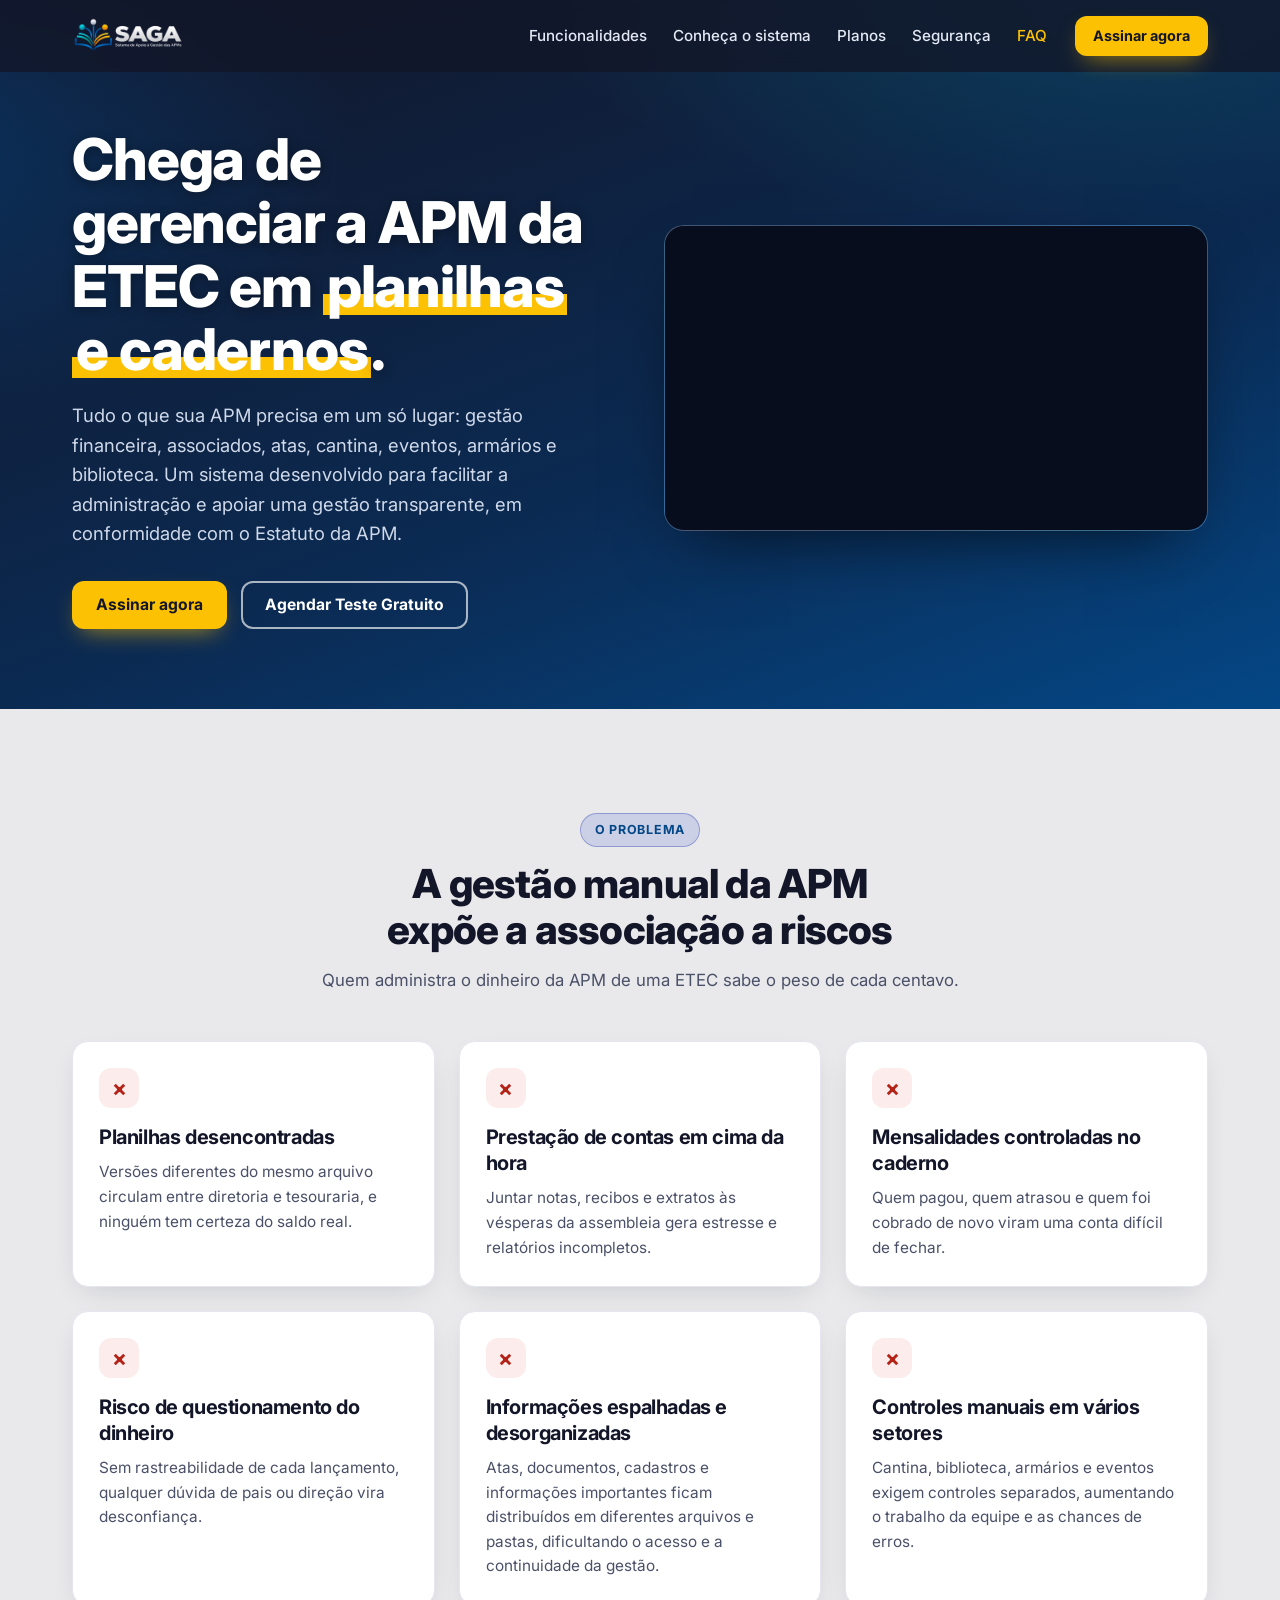
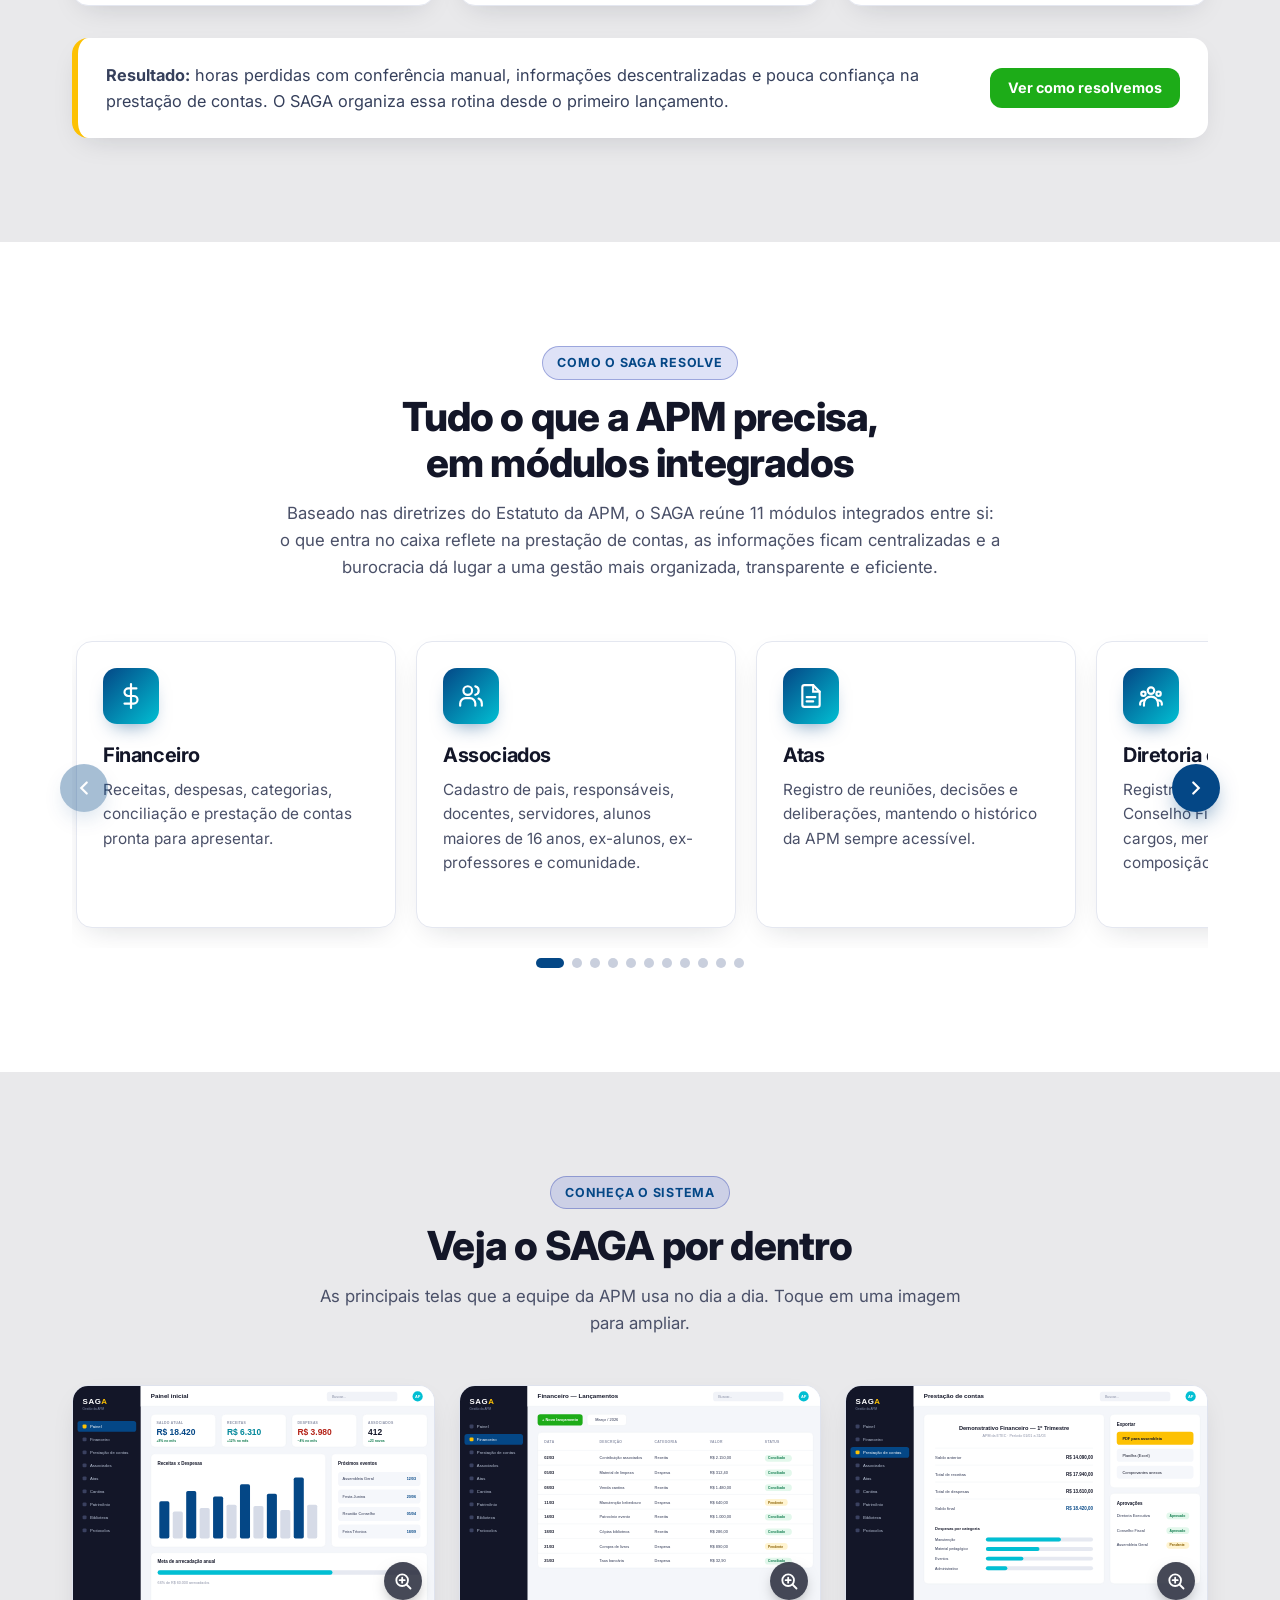
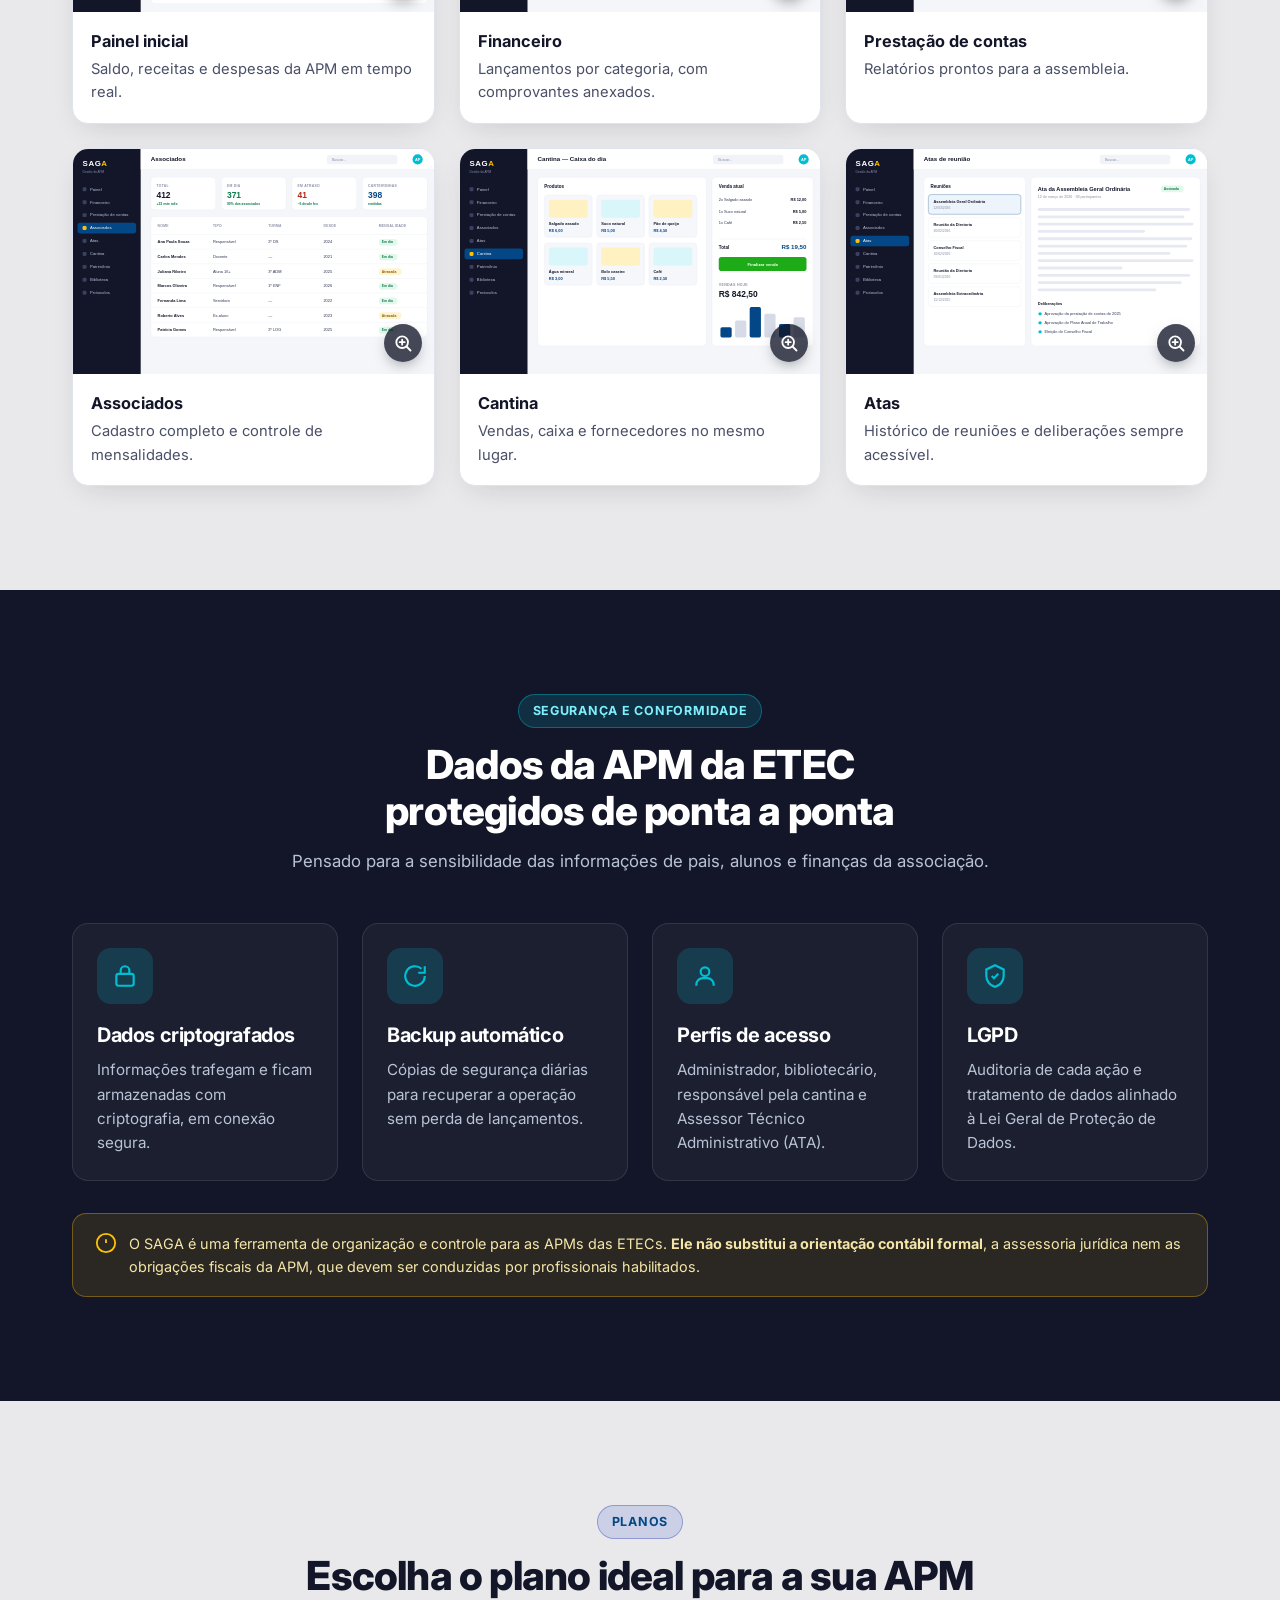
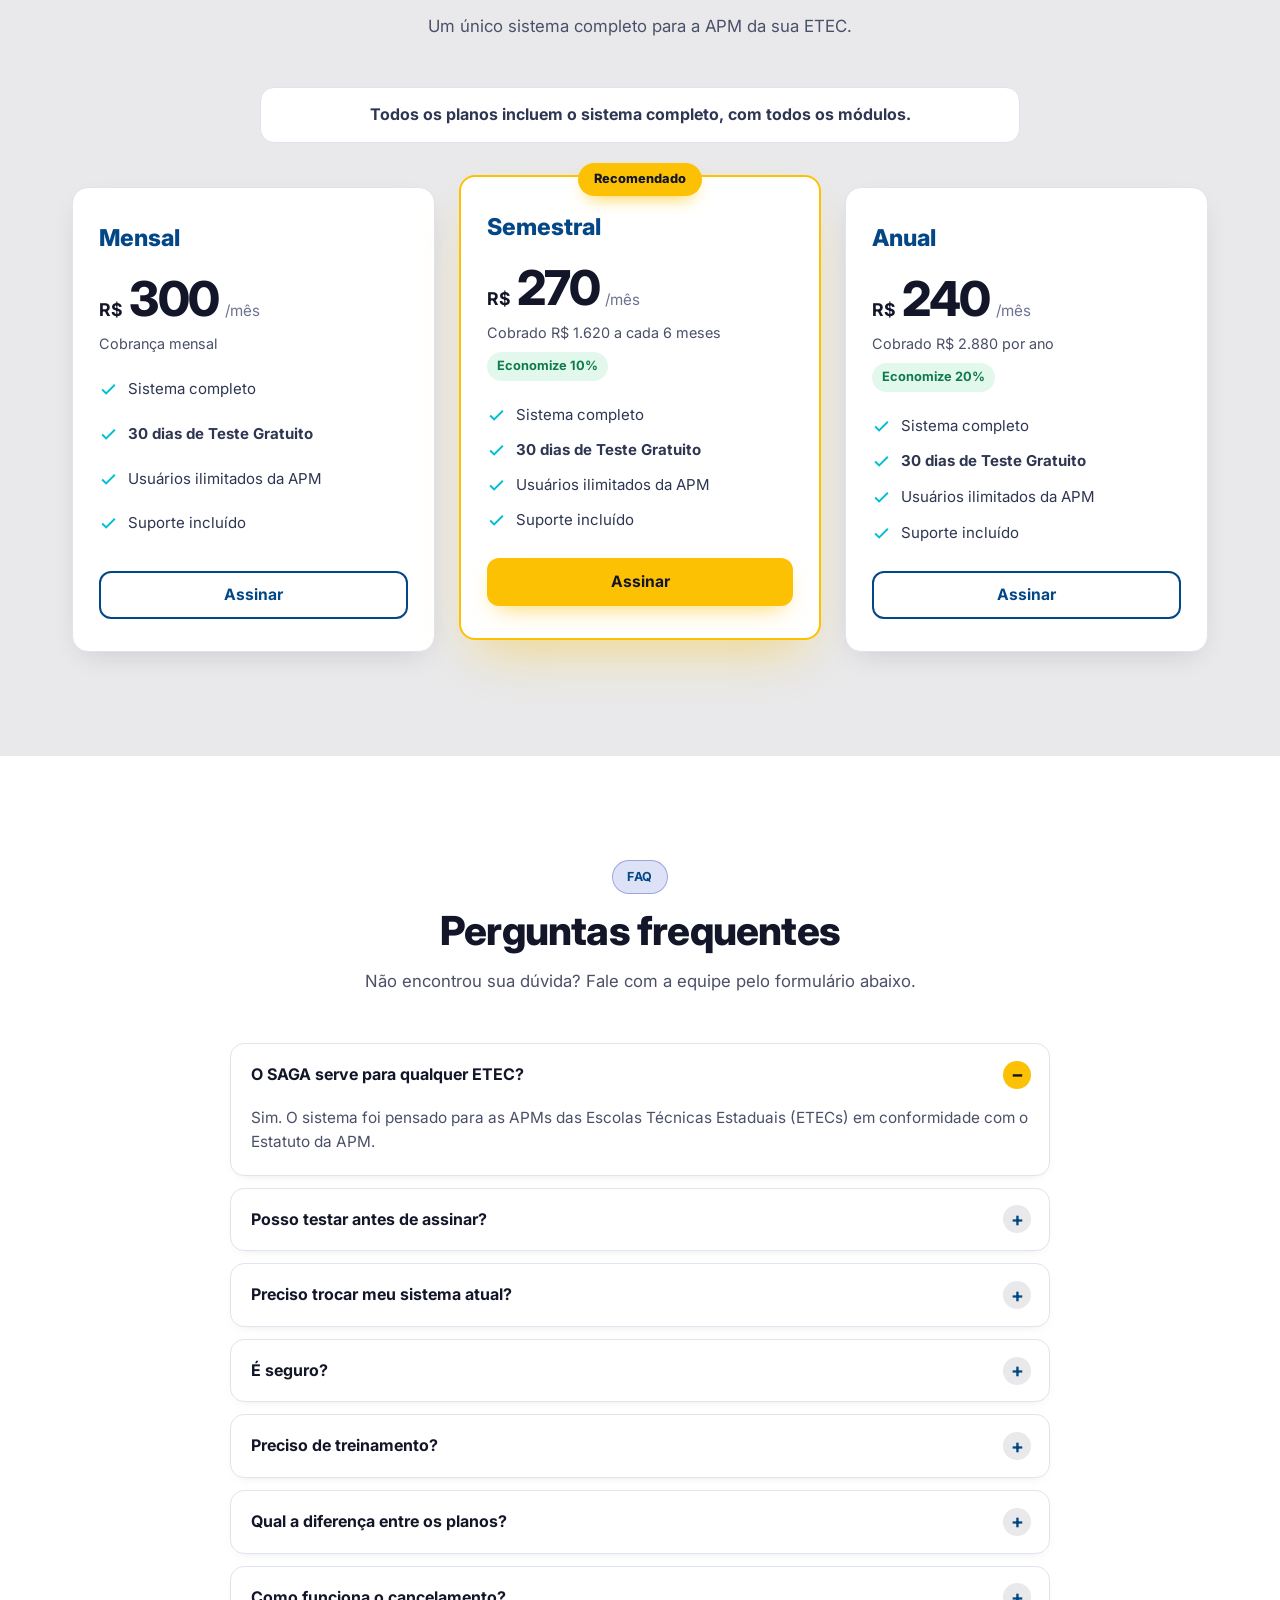
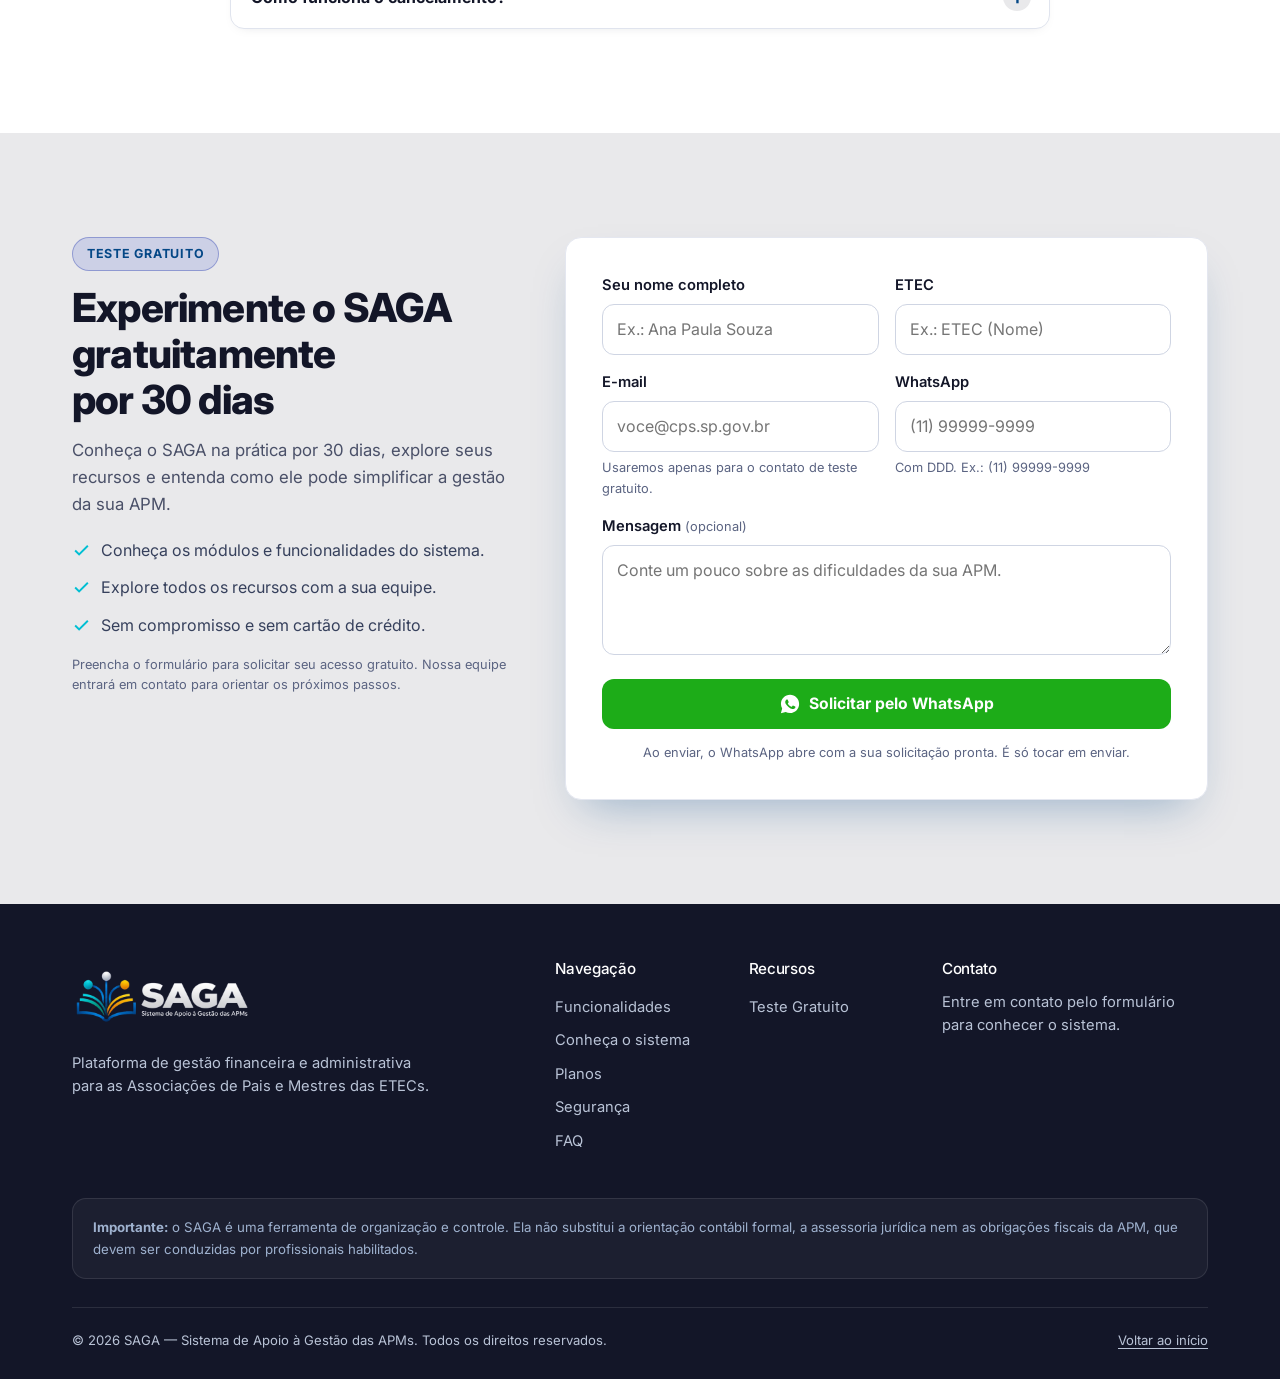
==== commit 116e42e1: "responsividade" ====
--- a/index.html
+++ b/index.html
@@ -1,199 +1,197 @@
 <!DOCTYPE html>
-<html lang="pt-BR" data-theme="light">
+<html lang="pt-BR">
 
 <head>
   <meta charset="UTF-8">
   <meta name="viewport" content="width=device-width, initial-scale=1, viewport-fit=cover">
+  <title>SAGA — Sistema de Apoio à Gestão das APMs</title>
+  <meta name="description"
+    content="SAGA: sistema para gestão financeira, associados, atas, cantina, eventos, armários e biblioteca das APMs das ETECs, com prestação de contas pronta.">
   <meta name="theme-color" content="#131628">
   <meta name="color-scheme" content="light">
+  <meta name="robots" content="index, follow">
+
+  <!-- Open Graph / redes sociais -->
   <meta property="og:type" content="website">
+  <meta property="og:locale" content="pt_BR">
+  <meta property="og:site_name" content="SAGA">
   <meta property="og:title" content="SAGA — Sistema de Apoio à Gestão das APMs">
   <meta property="og:description"
     content="Gestão financeira e administrativa para as Associações de Pais e Mestres das ETECs.">
-  <meta name="twitter:card" content="summary">
+  <!-- Ao publicar, troque SEU-DOMINIO pelo domínio real e descomente:
+  <link rel="canonical" href="https://SEU-DOMINIO/">
+  <meta property="og:url" content="https://SEU-DOMINIO/">
+  <meta property="og:image" content="https://SEU-DOMINIO/img/logo-apm.png">
+  -->
+  <meta name="twitter:card" content="summary_large_image">
+
   <link rel="icon" href="img/favicon.ico">
-  <link rel="stylesheet" href="css/style.css" type="text/css">
-  <title>SAGA — Sistema de Apoio à Gestão das APM's</title>
-  <meta name="description"
-    content="SAGA: sistema para gestão financeira, associados, atas, cantina, eventos, armários e biblioteca das APMs das ETEC's, com prestação de contas pronta.">
+
+  <link rel="preconnect" href="https://cdn.jsdelivr.net" crossorigin>
   <link rel="preconnect" href="https://fonts.googleapis.com">
   <link rel="preconnect" href="https://fonts.gstatic.com" crossorigin>
+  <link rel="stylesheet" href="https://cdn.jsdelivr.net/npm/bootstrap@5.3.3/dist/css/bootstrap.min.css"
+    integrity="sha384-QWTKZyjpPEjISv5WaRU9OFeRpok6YctnYmDr5pNlyT2bRjXh0JMhjY6hW+ALEwIH" crossorigin="anonymous">
   <link rel="stylesheet" href="https://fonts.googleapis.com/css2?family=Inter:wght@400;500;600;700;800&display=swap">
+  <!-- ?v= força o celular a baixar a versão nova. Aumente o número a cada atualização. -->
+  <link rel="stylesheet" href="css/style.css?v=3">
   <script>document.documentElement.classList.add('js');</script>
-
 </head>
 
 <body>
 
-  <!-- Barra de progresso de leitura (discreta) -->
-  <div class="progress-bar" id="progressBar" aria-hidden="true"></div>
-
-  <!-- 1. Header fixo -->
-  <header class="site-header" id="siteHeader">
-    <div class="container header-inner">
-      <a href="#topo" class="logo" aria-label="SAGA — página inicial">
-        <img src="img/logo-apm.png" width="130" height="56" alt="SAGA — Sistema de Apoio à Gestão das APMs"
-          fetchpriority="high">
-      </a>
-      <nav class="nav-desktop" aria-label="Navegação principal">
-        <a href="#funcionalidades">Funcionalidades</a>
-        <a href="#planos">Planos</a>
-        <a href="#seguranca">Segurança</a>
-        <a href="#faq">FAQ</a>
-      </nav>
-      <div class="row gap-2">
-        <a href="#planos" class="saga-btn saga-btn-primary saga-btn-sm header-cta">Assinar agora</a>
-        <button class="burger" id="burgerBtn" aria-label="Abrir menu" aria-expanded="false" aria-controls="mobileMenu">
-          <svg viewBox="0 0 24 24" fill="none" stroke="currentColor" stroke-width="2" stroke-linecap="round"
-            id="burgerIcon" aria-hidden="true">
-            <line x1="4" y1="7" x2="20" y2="7"></line>
-            <line x1="4" y1="12" x2="20" y2="12"></line>
-            <line x1="4" y1="17" x2="20" y2="17"></line>
-          </svg>
+  <a href="#conteudo" class="skip-link">Pular para o conteúdo</a>
+
+  <!-- Barra de progresso de leitura -->
+  <div class="read-progress" id="progressBar" aria-hidden="true"></div>
+
+  <!-- Header fixo (navbar Bootstrap) -->
+  <header class="site-header fixed-top" id="siteHeader">
+    <nav class="navbar navbar-expand-lg navbar-dark" aria-label="Navegação principal">
+      <div class="container">
+        <a href="#topo" class="navbar-brand logo" aria-label="SAGA — página inicial">
+          <img src="img/logo-apm.png" width="130" height="56" alt="SAGA — Sistema de Apoio à Gestão das APMs"
+            fetchpriority="high">
+        </a>
+        <button class="navbar-toggler" type="button" data-bs-toggle="collapse" data-bs-target="#mainNav"
+          aria-controls="mainNav" aria-expanded="false" aria-label="Abrir menu">
+          <span class="navbar-toggler-icon"></span>
         </button>
-      </div>
-    </div>
-    <div class="mobile-menu" id="mobileMenu">
-      <a href="#funcionalidades">Funcionalidades</a>
-      <a href="#planos">Planos</a>
-      <a href="#seguranca">Segurança</a>
-      <a href="#faq">FAQ</a>
-      <a href="#planos" class="saga-btn saga-btn-primary">Assinar agora</a>
-    </div>
+        <div class="collapse navbar-collapse" id="mainNav">
+          <ul class="navbar-nav ms-auto align-items-lg-center">
+            <li class="nav-item"><a class="nav-link" href="#funcionalidades">Funcionalidades</a></li>
+            <li class="nav-item"><a class="nav-link" href="#sistema">Conheça o sistema</a></li>
+            <li class="nav-item"><a class="nav-link" href="#planos">Planos</a></li>
+            <li class="nav-item"><a class="nav-link" href="#seguranca">Segurança</a></li>
+            <li class="nav-item"><a class="nav-link" href="#faq">FAQ</a></li>
+            <li class="nav-item nav-cta">
+              <a href="#planos" class="saga-btn saga-btn-primary saga-btn-sm">Assinar agora</a>
+            </li>
+          </ul>
+        </div>
+      </div>
+    </nav>
   </header>
 
   <main id="topo">
 
-    <!-- 2. Hero -->
-    <section class="hero" aria-labelledby="heroTitle">
-      <div class="container hero-grid">
-        <div class="hero-content">
-          <h1 id="heroTitle" style="margin-top:18px; text-shadow: 2px 2px 5px black;">Chega de gerenciar a APM da ETEC
-            em <span class="underline-yellow">planilhas e
-              cadernos</span>.</h1>
-          <p class="hero-sub">Tudo o que sua APM precisa em um só lugar: gestão financeira, associados, atas, cantina,
-            eventos, armários e biblioteca. Um sistema desenvolvido para facilitar a administração e apoiar uma gestão
-            transparente, em conformidade com o Estatuto da APM.
-          </p>
-          <div class="hero-ctas">
-            <a href="#planos" class="saga-btn saga-btn-primary">Assinar agora</a>
-            <a href="#demonstracao" class="saga-btn saga-btn-outline">Agendar Teste Gratuito</a>
-          </div>
-          <!-- <div class="trust-badges" aria-label="Selos de confiança">
-            <span class="trust-badge">
-              <svg viewBox="0 0 24 24" fill="none" stroke="currentColor" stroke-width="2" aria-hidden="true">
-                <path d="M3 21h18M5 21V8l7-5 7 5v13M9 21v-6h6v6" />
-              </svg>
-              30 dias gratuito
-            </span>
-            <span class="trust-badge">
-              <svg viewBox="0 0 24 24" fill="none" stroke="currentColor" stroke-width="2" aria-hidden="true">
-                <rect x="4" y="10" width="16" height="11" rx="2" />
-                <path d="M8 10V7a4 4 0 0 1 8 0v3" />
-              </svg>
-              Dados seguros
-            </span>
-            <span class="trust-badge">
-              <svg viewBox="0 0 24 24" fill="none" stroke="currentColor" stroke-width="2" aria-hidden="true">
-                <path d="M21 15a2 2 0 0 1-2 2H7l-4 4V5a2 2 0 0 1 2-2h14a2 2 0 0 1 2 2z" />
-              </svg>
-              Suporte em português
-            </span>
-          </div> -->
-        </div>
-        <!-- O vídeo fica em uma coluna própria à direita do texto no desktop. -->
-        <div class="hero-video" id="heroVideo" data-video-url="">
-
-          <iframe width="560" height="315"
-            src="https://www.youtube.com/embed/FPPXY3cn5FY?autoplay=1&mute=1&controls=1&cc_load_policy=0&rel=0&playsinline=1"
-            title="Vídeo institucional" frameborder="0"
-            allow="accelerometer; autoplay; encrypted-media; gyroscope; picture-in-picture; web-share"
-            referrerpolicy="strict-origin-when-cross-origin" allowfullscreen>
-          </iframe>
-
+    <!-- Hero -->
+    <section class="hero" aria-labelledby="heroTitle" id="conteudo">
+      <div class="container">
+        <div class="row g-4 g-lg-5 align-items-center hero-row">
+          <div class="col-12 col-lg-6 hero-content">
+            <h1 id="heroTitle">Chega de gerenciar a APM da ETEC em
+              <span class="underline-yellow">planilhas e cadernos</span>.</h1>
+            <p class="hero-sub">Tudo o que sua APM precisa em um só lugar: gestão financeira, associados, atas, cantina,
+              eventos, armários e biblioteca. Um sistema desenvolvido para facilitar a administração e apoiar uma gestão
+              transparente, em conformidade com o Estatuto da APM.</p>
+            <div class="hero-ctas">
+              <a href="#planos" class="saga-btn saga-btn-primary">Assinar agora</a>
+              <a href="#demonstracao" class="saga-btn saga-btn-outline">Agendar Teste Gratuito</a>
+            </div>
+          </div>
+          <div class="col-12 col-lg-6">
+            <!-- O iframe é criado pelo js/script.js a partir de data-video-url (YouTube ou Vimeo). -->
+            <div class="hero-video" id="heroVideo" data-video-url="https://www.youtube.com/watch?v=FPPXY3cn5FY">
+              <a class="hero-video-placeholder" href="https://www.youtube.com/watch?v=FPPXY3cn5FY" target="_blank"
+                rel="noopener">
+                <span class="hero-video-play" aria-hidden="true">
+                  <svg viewBox="0 0 24 24" fill="currentColor"><path d="M8 5v14l11-7z" /></svg>
+                </span>
+                <span class="hero-video-placeholder-title">Assista à apresentação do SAGA</span>
+                <span class="hero-video-placeholder-text">Abre o vídeo no YouTube</span>
+              </a>
+            </div>
+          </div>
         </div>
       </div>
     </section>
 
-    <!-- 4. O problema -->
+    <!-- O problema -->
     <section class="block bg-gray" id="problema">
       <div class="container">
         <div class="section-head reveal">
           <span class="eyebrow">O problema</span>
-          <h2 style="margin-top:14px;">A gestão manual da APM expõe a associação a riscos</h2>
+          <h2>A gestão manual da APM expõe a associação a riscos</h2>
           <p class="lead">Quem administra o dinheiro da APM de uma ETEC sabe o peso de cada centavo.</p>
         </div>
 
-        <div class="grid-3">
-          <article class="card pain-card reveal">
-            <span class="x-mark">×</span>
-            <h3>Planilhas desencontradas</h3>
-            <p>Versões diferentes do mesmo arquivo circulam entre diretoria e tesouraria, e ninguém tem certeza do saldo
-              real.</p>
-          </article>
-
-          <article class="card pain-card reveal d1">
-            <span class="x-mark">×</span>
-            <h3>Prestação de contas em cima da hora</h3>
-            <p>Juntar notas, recibos e extratos às vésperas da assembleia gera estresse e relatórios incompletos.</p>
-          </article>
-
-          <article class="card pain-card reveal d2">
-            <span class="x-mark">×</span>
-            <h3>Mensalidades controladas no caderno</h3>
-            <p>Quem pagou, quem atrasou e quem foi cobrado de novo viram uma conta difícil de fechar.</p>
-          </article>
-
-          <article class="card pain-card reveal d3">
-            <span class="x-mark">×</span>
-            <h3>Risco de questionamento do dinheiro</h3>
-            <p>Sem rastreabilidade de cada lançamento, qualquer dúvida de pais ou direção vira desconfiança.</p>
-          </article>
-
-          <article class="card pain-card reveal d4">
-            <span class="x-mark">×</span>
-            <h3>Informações espalhadas e desorganizadas</h3>
-            <p>Atas, documentos, cadastros e informações importantes ficam distribuídos em diferentes arquivos e pastas,
-              dificultando o acesso e a continuidade da gestão.</p>
-          </article>
-
-          <article class="card pain-card reveal d5">
-            <span class="x-mark">×</span>
-            <h3>Controles manuais em vários setores</h3>
-            <p>Cantina, biblioteca, armários e eventos exigem controles separados, aumentando o trabalho da equipe e as
-              chances de erros.</p>
-          </article>
+        <div class="row g-3 g-md-4 row-cols-1 row-cols-md-2 row-cols-lg-3">
+          <div class="col">
+            <article class="saga-card pain-card h-100 reveal">
+              <span class="x-mark" aria-hidden="true">×</span>
+              <h3>Planilhas desencontradas</h3>
+              <p>Versões diferentes do mesmo arquivo circulam entre diretoria e tesouraria, e ninguém tem certeza do
+                saldo real.</p>
+            </article>
+          </div>
+          <div class="col">
+            <article class="saga-card pain-card h-100 reveal d1">
+              <span class="x-mark" aria-hidden="true">×</span>
+              <h3>Prestação de contas em cima da hora</h3>
+              <p>Juntar notas, recibos e extratos às vésperas da assembleia gera estresse e relatórios incompletos.</p>
+            </article>
+          </div>
+          <div class="col">
+            <article class="saga-card pain-card h-100 reveal d2">
+              <span class="x-mark" aria-hidden="true">×</span>
+              <h3>Mensalidades controladas no caderno</h3>
+              <p>Quem pagou, quem atrasou e quem foi cobrado de novo viram uma conta difícil de fechar.</p>
+            </article>
+          </div>
+          <div class="col">
+            <article class="saga-card pain-card h-100 reveal">
+              <span class="x-mark" aria-hidden="true">×</span>
+              <h3>Risco de questionamento do dinheiro</h3>
+              <p>Sem rastreabilidade de cada lançamento, qualquer dúvida de pais ou direção vira desconfiança.</p>
+            </article>
+          </div>
+          <div class="col">
+            <article class="saga-card pain-card h-100 reveal d1">
+              <span class="x-mark" aria-hidden="true">×</span>
+              <h3>Informações espalhadas e desorganizadas</h3>
+              <p>Atas, documentos, cadastros e informações importantes ficam distribuídos em diferentes arquivos e
+                pastas, dificultando o acesso e a continuidade da gestão.</p>
+            </article>
+          </div>
+          <div class="col">
+            <article class="saga-card pain-card h-100 reveal d2">
+              <span class="x-mark" aria-hidden="true">×</span>
+              <h3>Controles manuais em vários setores</h3>
+              <p>Cantina, biblioteca, armários e eventos exigem controles separados, aumentando o trabalho da equipe e
+                as chances de erros.</p>
+            </article>
+          </div>
         </div>
 
         <div class="pain-bottom reveal">
           <p><strong>Resultado:</strong> horas perdidas com conferência manual, informações descentralizadas e pouca
             confiança na prestação de contas. O SAGA organiza essa rotina desde o primeiro lançamento.</p>
-          <a href="#funcionalidades" class="saga-btn saga-btn-blue saga-btn-sm">Ver como resolvemos</a>
+          <a href="#funcionalidades" class="saga-btn saga-btn-green saga-btn-sm">Ver como resolvemos</a>
         </div>
       </div>
     </section>
 
-
-    <!-- 5. Funcionalidades -->
+    <!-- Funcionalidades -->
     <section class="block" id="funcionalidades">
       <div class="container">
         <div class="section-head reveal">
           <span class="eyebrow">Como o SAGA resolve</span>
-          <h2 style="margin-top:14px;">Tudo o que a APM precisa, em módulos integrados</h2>
+          <h2>Tudo o que a APM precisa, em módulos integrados</h2>
           <p class="lead">Baseado nas diretrizes do Estatuto da APM, o SAGA reúne 11 módulos integrados entre si: o que
             entra no caixa reflete na prestação de contas, as informações ficam centralizadas e a burocracia dá lugar a
             uma gestão mais organizada, transparente e eficiente.</p>
         </div>
         <div class="carousel-wrap reveal">
-          <button type="button" class="car-btn car-prev" id="carPrev" aria-label="Anterior" disabled>
+          <button type="button" class="car-btn car-prev" id="carPrev" aria-label="Módulo anterior" disabled>
             <svg viewBox="0 0 24 24" fill="none" stroke="currentColor" stroke-width="2.4" stroke-linecap="round"
               aria-hidden="true">
               <polyline points="15 18 9 12 15 6" />
             </svg>
           </button>
-          <div class="carousel" id="carousel" tabindex="0" role="region" aria-roledescription="carrossel"
-            aria-label="11 módulos de gestão do SAGA">
-            <article class="card reveal">
+          <div class="mod-track" id="carousel" tabindex="0" role="region" aria-roledescription="carrossel"
+            aria-label="Módulos de gestão do SAGA">
+            <article class="saga-card">
               <div class="icon-tile"><svg viewBox="0 0 24 24" fill="none" stroke="currentColor" stroke-width="2"
                   stroke-linecap="round" aria-hidden="true">
                   <line x1="12" y1="1" x2="12" y2="23" />
@@ -202,7 +200,7 @@
               <h3>Financeiro</h3>
               <p>Receitas, despesas, categorias, conciliação e prestação de contas pronta para apresentar.</p>
             </article>
-            <article class="card reveal d1">
+            <article class="saga-card">
               <div class="icon-tile"><svg viewBox="0 0 24 24" fill="none" stroke="currentColor" stroke-width="2"
                   stroke-linecap="round" aria-hidden="true">
                   <circle cx="9" cy="7" r="4" />
@@ -213,7 +211,7 @@
               <p>Cadastro de pais, responsáveis, docentes, servidores, alunos maiores de 16 anos, ex-alunos,
                 ex-professores e comunidade.</p>
             </article>
-            <article class="card reveal d2">
+            <article class="saga-card">
               <div class="icon-tile"><svg viewBox="0 0 24 24" fill="none" stroke="currentColor" stroke-width="2"
                   stroke-linecap="round" aria-hidden="true">
                   <path d="M14 2H6a2 2 0 0 0-2 2v16a2 2 0 0 0 2 2h12a2 2 0 0 0 2-2V8z" />
@@ -224,7 +222,7 @@
               <h3>Atas</h3>
               <p>Registro de reuniões, decisões e deliberações, mantendo o histórico da APM sempre acessível.</p>
             </article>
-            <article class="card reveal d3">
+            <article class="saga-card">
               <div class="icon-tile"><svg viewBox="0 0 24 24" fill="none" stroke="currentColor" stroke-width="2"
                   stroke-linecap="round" stroke-linejoin="round" aria-hidden="true">
                   <circle cx="12" cy="7" r="3" />
@@ -238,7 +236,7 @@
               <p>Registro da Diretoria Executiva e do Conselho Fiscal, com controle de cargos, membros, mandatos e
                 composição.</p>
             </article>
-            <article class="card reveal d4">
+            <article class="saga-card">
               <div class="icon-tile"><svg viewBox="0 0 24 24" fill="none" stroke="currentColor" stroke-width="2"
                   stroke-linecap="round" stroke-linejoin="round" aria-hidden="true">
                   <rect x="3" y="4" width="18" height="17" rx="2" />
@@ -251,7 +249,7 @@
               <p>Elaboração e acompanhamento do Plano Anual de Trabalho, com registro das propostas e aprovação pela
                 Assembleia Geral.</p>
             </article>
-            <article class="card reveal d5">
+            <article class="saga-card">
               <div class="icon-tile"><svg viewBox="0 0 24 24" fill="none" stroke="currentColor" stroke-width="2"
                   stroke-linecap="round" stroke-linejoin="round" aria-hidden="true">
                   <path d="m3 7 9-4 9 4-9 4-9-4Z" />
@@ -263,7 +261,7 @@
               <p>Controle do Patrimônio da APM, com registro de bens, especificações, estado de conservação, valores e
                 emissão de relatórios.</p>
             </article>
-            <article class="card reveal d6">
+            <article class="saga-card">
               <div class="icon-tile"><svg viewBox="0 0 24 24" fill="none" stroke="currentColor" stroke-width="2"
                   stroke-linecap="round" stroke-linejoin="round" aria-hidden="true">
                   <path d="m2 10 10-5 10 5-10 5-10-5Z" />
@@ -274,7 +272,7 @@
               <p>Cadastro de alunos e turmas da ETEC, com organização dos dados dos estudantes e gerenciamento das
                 informações por sala e período letivo.</p>
             </article>
-            <article class="card reveal d7">
+            <article class="saga-card">
               <div class="icon-tile"><svg viewBox="0 0 24 24" fill="none" stroke="currentColor" stroke-width="2"
                   stroke-linecap="round" aria-hidden="true">
                   <path d="M18 8h1a4 4 0 0 1 0 8h-1" />
@@ -287,7 +285,7 @@
               <p>Gestão completa da Cantina, com controle de pedidos, fornecedores, vendas, caixa e relatórios de
                 desempenho por período.</p>
             </article>
-            <article class="card reveal d8">
+            <article class="saga-card">
               <div class="icon-tile"><svg viewBox="0 0 24 24" fill="none" stroke="currentColor" stroke-width="2"
                   stroke-linecap="round" stroke-linejoin="round" aria-hidden="true">
                   <path d="m8 12 2-2a2 2 0 0 1 3 0l1 1" />
@@ -301,7 +299,7 @@
               <p>Cadastro de funcionários, organização de eventos públicos e privados, controle de patrocinadores e
                 emissão de carteirinhas de associados.</p>
             </article>
-            <article class="card reveal d9">
+            <article class="saga-card">
               <div class="icon-tile"><svg viewBox="0 0 24 24" fill="none" stroke="currentColor" stroke-width="2"
                   stroke-linecap="round" aria-hidden="true">
                   <path d="M4 19.5V5a2 2 0 0 1 2-2h13v16H6a2 2 0 0 0-2 2z" />
@@ -313,7 +311,7 @@
               <p>Controle de cópias impressas de alunos e funcionários, registro de vendas e gerenciamento de armários e
                 vagas de estacionamento.</p>
             </article>
-            <article class="card reveal d10">
+            <article class="saga-card">
               <div class="icon-tile"><svg viewBox="0 0 24 24" fill="none" stroke="currentColor" stroke-width="2"
                   stroke-linecap="round" stroke-linejoin="round" aria-hidden="true">
                   <rect x="5" y="4" width="14" height="18" rx="2" />
@@ -328,62 +326,148 @@
                 denúncias.</p>
             </article>
           </div>
-          <button type="button" class="car-btn car-next" id="carNext" aria-label="Próximo">
+          <button type="button" class="car-btn car-next" id="carNext" aria-label="Próximo módulo">
             <svg viewBox="0 0 24 24" fill="none" stroke="currentColor" stroke-width="2.4" stroke-linecap="round"
               aria-hidden="true">
               <polyline points="9 18 15 12 9 6" />
             </svg>
           </button>
         </div>
-        <div class="car-dots" id="carDots" role="group" aria-label="Navegação entre os módulos">
-        </div>
+        <div class="car-dots" id="carDots" role="group" aria-label="Navegação entre os módulos"></div>
       </div>
     </section>
 
-    <!-- 8. Segurança -->
-    <section class="block bg-dark" id="seguranca">
+    <!-- Galeria: telas do sistema -->
+    <section class="block bg-gray" id="sistema">
+      <div class="container">
+        <div class="section-head reveal">
+          <span class="eyebrow">Conheça o sistema</span>
+          <h2>Veja o SAGA por dentro</h2>
+          <p class="lead">As principais telas que a equipe da APM usa no dia a dia. Toque em uma imagem para ampliar.</p>
+        </div>
+
+        <!--
+          Para trocar as imagens: coloque as capturas em img/sistema/ e altere o src de cada <img>.
+          Para adicionar uma tela, copie um bloco <div class="col"> inteiro. A janela ampliada
+          (modal) é montada automaticamente a partir desta lista pelo js/script.js.
+        -->
+        <div class="row g-3 g-md-4 row-cols-1 row-cols-sm-2 row-cols-lg-3" id="galleryGrid">
+          <div class="col">
+            <figure class="shot reveal">
+              <button type="button" class="shot-btn" aria-label="Ampliar: Painel inicial">
+                <img src="img/sistema/01-painel.svg" width="1280" height="800" loading="lazy" decoding="async"
+                  alt="Painel inicial do SAGA com saldo, receitas e despesas do mês">
+              </button>
+              <figcaption><strong>Painel inicial</strong><span>Saldo, receitas e despesas da APM em tempo
+                  real.</span></figcaption>
+            </figure>
+          </div>
+          <div class="col">
+            <figure class="shot reveal d1">
+              <button type="button" class="shot-btn" aria-label="Ampliar: Financeiro">
+                <img src="img/sistema/02-financeiro.svg" width="1280" height="800" loading="lazy" decoding="async"
+                  alt="Tela de lançamentos financeiros do SAGA">
+              </button>
+              <figcaption><strong>Financeiro</strong><span>Lançamentos por categoria, com comprovantes
+                  anexados.</span></figcaption>
+            </figure>
+          </div>
+          <div class="col">
+            <figure class="shot reveal d2">
+              <button type="button" class="shot-btn" aria-label="Ampliar: Prestação de contas">
+                <img src="img/sistema/03-prestacao-contas.svg" width="1280" height="800" loading="lazy"
+                  decoding="async" alt="Relatório de prestação de contas gerado pelo SAGA">
+              </button>
+              <figcaption><strong>Prestação de contas</strong><span>Relatórios prontos para a
+                  assembleia.</span></figcaption>
+            </figure>
+          </div>
+          <div class="col">
+            <figure class="shot reveal">
+              <button type="button" class="shot-btn" aria-label="Ampliar: Associados">
+                <img src="img/sistema/04-associados.svg" width="1280" height="800" loading="lazy" decoding="async"
+                  alt="Lista de associados da APM no SAGA">
+              </button>
+              <figcaption><strong>Associados</strong><span>Cadastro completo e controle de
+                  mensalidades.</span></figcaption>
+            </figure>
+          </div>
+          <div class="col">
+            <figure class="shot reveal d1">
+              <button type="button" class="shot-btn" aria-label="Ampliar: Cantina">
+                <img src="img/sistema/05-cantina.svg" width="1280" height="800" loading="lazy" decoding="async"
+                  alt="Módulo de cantina do SAGA com vendas e caixa">
+              </button>
+              <figcaption><strong>Cantina</strong><span>Vendas, caixa e fornecedores no mesmo
+                  lugar.</span></figcaption>
+            </figure>
+          </div>
+          <div class="col">
+            <figure class="shot reveal d2">
+              <button type="button" class="shot-btn" aria-label="Ampliar: Atas">
+                <img src="img/sistema/06-atas.svg" width="1280" height="800" loading="lazy" decoding="async"
+                  alt="Registro de atas de reunião no SAGA">
+              </button>
+              <figcaption><strong>Atas</strong><span>Histórico de reuniões e deliberações sempre
+                  acessível.</span></figcaption>
+            </figure>
+          </div>
+        </div>
+      </div>
+    </section>
+
+    <!-- Segurança -->
+    <section class="block bg-night" id="seguranca">
       <div class="container">
         <div class="section-head reveal">
           <span class="eyebrow eyebrow-dark">Segurança e conformidade</span>
-          <h2 style="margin-top:14px;">Dados da APM da ETEC protegidos de ponta a ponta</h2>
+          <h2>Dados da APM da ETEC protegidos de ponta a ponta</h2>
           <p class="lead">Pensado para a sensibilidade das informações de pais, alunos e finanças da associação.</p>
         </div>
-        <div class="security-grid">
-          <div class="sec-card reveal">
-            <div class="icon-tile"><svg viewBox="0 0 24 24" fill="none" stroke="currentColor" stroke-width="2"
-                aria-hidden="true">
-                <rect x="4" y="10" width="16" height="11" rx="2" />
-                <path d="M8 10V7a4 4 0 0 1 8 0v3" />
-              </svg></div>
-            <h3>Dados criptografados</h3>
-            <p>Informações trafegam e ficam armazenadas com criptografia, em conexão segura.</p>
-          </div>
-          <div class="sec-card reveal d1">
-            <div class="icon-tile"><svg viewBox="0 0 24 24" fill="none" stroke="currentColor" stroke-width="2"
-                aria-hidden="true">
-                <path d="M21 12a9 9 0 1 1-3-6.7" />
-                <polyline points="21 3 21 9 15 9" />
-              </svg></div>
-            <h3>Backup automático</h3>
-            <p>Cópias de segurança diárias para recuperar a operação sem perda de lançamentos.</p>
-          </div>
-          <div class="sec-card reveal d2">
-            <div class="icon-tile"><svg viewBox="0 0 24 24" fill="none" stroke="currentColor" stroke-width="2"
-                aria-hidden="true">
-                <circle cx="12" cy="8" r="4" />
-                <path d="M4 21v-1a6 6 0 0 1 6-6h4a6 6 0 0 1 6 6v1" />
-              </svg></div>
-            <h3>Perfis de acesso</h3>
-            <p>Administrador, bibliotecário, responsável pela cantina e Assessor Técnico Administrativo (ATA).</p>
-          </div>
-          <div class="sec-card reveal d3">
-            <div class="icon-tile"><svg viewBox="0 0 24 24" fill="none" stroke="currentColor" stroke-width="2"
-                aria-hidden="true">
-                <path d="M12 2l8 4v6c0 5-3.5 9-8 10-4.5-1-8-5-8-10V6z" />
-                <polyline points="9 12 11 14 15 10" />
-              </svg></div>
-            <h3>LGPD</h3>
-            <p>Auditoria de cada ação e tratamento de dados alinhado à Lei Geral de Proteção de Dados.</p>
+        <div class="row g-3 g-md-4 row-cols-1 row-cols-sm-2 row-cols-lg-4">
+          <div class="col">
+            <div class="sec-card h-100 reveal">
+              <div class="icon-tile"><svg viewBox="0 0 24 24" fill="none" stroke="currentColor" stroke-width="2"
+                  aria-hidden="true">
+                  <rect x="4" y="10" width="16" height="11" rx="2" />
+                  <path d="M8 10V7a4 4 0 0 1 8 0v3" />
+                </svg></div>
+              <h3>Dados criptografados</h3>
+              <p>Informações trafegam e ficam armazenadas com criptografia, em conexão segura.</p>
+            </div>
+          </div>
+          <div class="col">
+            <div class="sec-card h-100 reveal d1">
+              <div class="icon-tile"><svg viewBox="0 0 24 24" fill="none" stroke="currentColor" stroke-width="2"
+                  aria-hidden="true">
+                  <path d="M21 12a9 9 0 1 1-3-6.7" />
+                  <polyline points="21 3 21 9 15 9" />
+                </svg></div>
+              <h3>Backup automático</h3>
+              <p>Cópias de segurança diárias para recuperar a operação sem perda de lançamentos.</p>
+            </div>
+          </div>
+          <div class="col">
+            <div class="sec-card h-100 reveal d2">
+              <div class="icon-tile"><svg viewBox="0 0 24 24" fill="none" stroke="currentColor" stroke-width="2"
+                  aria-hidden="true">
+                  <circle cx="12" cy="8" r="4" />
+                  <path d="M4 21v-1a6 6 0 0 1 6-6h4a6 6 0 0 1 6 6v1" />
+                </svg></div>
+              <h3>Perfis de acesso</h3>
+              <p>Administrador, bibliotecário, responsável pela cantina e Assessor Técnico Administrativo (ATA).</p>
+            </div>
+          </div>
+          <div class="col">
+            <div class="sec-card h-100 reveal d3">
+              <div class="icon-tile"><svg viewBox="0 0 24 24" fill="none" stroke="currentColor" stroke-width="2"
+                  aria-hidden="true">
+                  <path d="M12 2l8 4v6c0 5-3.5 9-8 10-4.5-1-8-5-8-10V6z" />
+                  <polyline points="9 12 11 14 15 10" />
+                </svg></div>
+              <h3>LGPD</h3>
+              <p>Auditoria de cada ação e tratamento de dados alinhado à Lei Geral de Proteção de Dados.</p>
+            </div>
           </div>
         </div>
         <div class="sec-note reveal">
@@ -392,111 +476,120 @@
             <line x1="12" y1="8" x2="12" y2="12" />
             <line x1="12" y1="16" x2="12.01" y2="16" />
           </svg>
-          <span>O SAGA é uma ferramenta de organização e controle para as APMs das ETEC's. <strong>Ele não substitui a
+          <span>O SAGA é uma ferramenta de organização e controle para as APMs das ETECs. <strong>Ele não substitui a
               orientação contábil formal</strong>, a assessoria jurídica nem as obrigações fiscais da APM, que devem ser
             conduzidas por profissionais habilitados.</span>
         </div>
       </div>
     </section>
 
-    <!-- 9. Planos -->
+    <!-- Planos -->
     <section class="block bg-gray" id="planos">
       <div class="container">
         <div class="section-head reveal">
           <span class="eyebrow">Planos</span>
-          <h2 style="margin-top:14px;">Escolha o plano ideal para a sua APM</h2>
+          <h2>Escolha o plano ideal para a sua APM</h2>
           <p class="lead">Um único sistema completo para a APM da sua ETEC.</p>
         </div>
-        <p class="plans-intro reveal"><strong>Todos os planos incluem o sistema completo, com todos os módulos.</strong></p>
-        <div class="plans-grid">
-          <article class="plan reveal">
-            <div class="plan-name">Mensal</div>
-            <div class="plan-price"><span class="cur">R$</span><span class="val">300</span><span class="per">/mês</span>
-            </div>
-            <div class="plan-total">Cobrança mensal</div>
-            <ul>
-              <li><svg viewBox="0 0 24 24" fill="none" stroke="currentColor" stroke-width="2.4" aria-hidden="true">
-                  <polyline points="20 6 9 17 4 12" />
-                </svg>Sistema completo</li>
-              <li><svg viewBox="0 0 24 24" fill="none" stroke="currentColor" stroke-width="2.4" aria-hidden="true">
-                  <polyline points="20 6 9 17 4 12" />
-                </svg><strong>30 dias de Teste Gratuito</strong></li>
-              <li><svg viewBox="0 0 24 24" fill="none" stroke="currentColor" stroke-width="2.4" aria-hidden="true">
-                  <polyline points="20 6 9 17 4 12" />
-                </svg>Usuários ilimitados da APM</li>
-              <li><svg viewBox="0 0 24 24" fill="none" stroke="currentColor" stroke-width="2.4" aria-hidden="true">
-                  <polyline points="20 6 9 17 4 12" />
-                </svg>Suporte incluído</li>
-            </ul>
-            <button type="button" class="saga-btn saga-btn-ghost plan-cta" data-plan="Mensal">Assinar</button>
-          </article>
-
-          <article class="plan featured reveal d1">
-            <span class="plan-badge">Recomendado</span>
-            <div class="plan-name">Semestral</div>
-            <div class="plan-price"><span class="cur">R$</span><span class="val">270</span><span class="per">/mês</span>
-            </div>
-            <div class="plan-total">Cobrado R$ 1.620 a cada 6 meses</div>
-            <span class="plan-saving">Economize 10%</span>
-            <ul>
-              <li><svg viewBox="0 0 24 24" fill="none" stroke="currentColor" stroke-width="2.4" aria-hidden="true">
-                  <polyline points="20 6 9 17 4 12" />
-                </svg>Sistema completo</li>
-              <li><svg viewBox="0 0 24 24" fill="none" stroke="currentColor" stroke-width="2.4" aria-hidden="true">
-                  <polyline points="20 6 9 17 4 12" />
-                </svg><strong>30 dias de Teste Gratuito</strong></li>
-              <li><svg viewBox="0 0 24 24" fill="none" stroke="currentColor" stroke-width="2.4" aria-hidden="true">
-                  <polyline points="20 6 9 17 4 12" />
-                </svg>Usuários ilimitados da APM</li>
-              <li><svg viewBox="0 0 24 24" fill="none" stroke="currentColor" stroke-width="2.4" aria-hidden="true">
-                  <polyline points="20 6 9 17 4 12" />
-                </svg>Suporte incluído</li>
-            </ul>
-            <button type="button" class="saga-btn saga-btn-primary plan-cta" data-plan="Semestral">Assinar</button>
-          </article>
-
-          <article class="plan reveal d2">
-            <div class="plan-name">Anual</div>
-            <div class="plan-price"><span class="cur">R$</span><span class="val">240</span><span class="per">/mês</span>
-            </div>
-            <div class="plan-total">Cobrado R$ 2.880 por ano</div>
-            <span class="plan-saving">Economize 20%</span>
-            <ul>
-              <li><svg viewBox="0 0 24 24" fill="none" stroke="currentColor" stroke-width="2.4" aria-hidden="true">
-                  <polyline points="20 6 9 17 4 12" />
-                </svg>Sistema completo</li>
-              <li><svg viewBox="0 0 24 24" fill="none" stroke="currentColor" stroke-width="2.4" aria-hidden="true">
-                  <polyline points="20 6 9 17 4 12" />
-                </svg><strong>30 dias de Teste Gratuito</strong></li>
-              <li><svg viewBox="0 0 24 24" fill="none" stroke="currentColor" stroke-width="2.4" aria-hidden="true">
-                  <polyline points="20 6 9 17 4 12" />
-                </svg>Usuários ilimitados da APM</li>
-              <li><svg viewBox="0 0 24 24" fill="none" stroke="currentColor" stroke-width="2.4" aria-hidden="true">
-                  <polyline points="20 6 9 17 4 12" />
-                </svg>Suporte incluído</li>
-            </ul>
-            <button type="button" class="saga-btn saga-btn-ghost plan-cta" data-plan="Anual">Assinar</button>
-          </article>
+        <p class="plans-intro reveal"><strong>Todos os planos incluem o sistema completo, com todos os
+            módulos.</strong></p>
+        <div class="row g-4 justify-content-center plans-row">
+          <div class="col-12 col-md-6 col-lg-4">
+            <article class="plan h-100 reveal">
+              <div class="plan-name">Mensal</div>
+              <div class="plan-price"><span class="cur">R$</span><span class="val">300</span><span
+                  class="per">/mês</span></div>
+              <div class="plan-total">Cobrança mensal</div>
+              <ul>
+                <li><svg viewBox="0 0 24 24" fill="none" stroke="currentColor" stroke-width="2.4" aria-hidden="true">
+                    <polyline points="20 6 9 17 4 12" />
+                  </svg>Sistema completo</li>
+                <li><svg viewBox="0 0 24 24" fill="none" stroke="currentColor" stroke-width="2.4" aria-hidden="true">
+                    <polyline points="20 6 9 17 4 12" />
+                  </svg><strong>30 dias de Teste Gratuito</strong></li>
+                <li><svg viewBox="0 0 24 24" fill="none" stroke="currentColor" stroke-width="2.4" aria-hidden="true">
+                    <polyline points="20 6 9 17 4 12" />
+                  </svg>Usuários ilimitados da APM</li>
+                <li><svg viewBox="0 0 24 24" fill="none" stroke="currentColor" stroke-width="2.4" aria-hidden="true">
+                    <polyline points="20 6 9 17 4 12" />
+                  </svg>Suporte incluído</li>
+              </ul>
+              <button type="button" class="saga-btn saga-btn-ghost plan-cta" data-plan="Mensal">Assinar</button>
+            </article>
+          </div>
+
+          <div class="col-12 col-md-6 col-lg-4">
+            <article class="plan featured h-100 reveal d1">
+              <span class="plan-badge">Recomendado</span>
+              <div class="plan-name">Semestral</div>
+              <div class="plan-price"><span class="cur">R$</span><span class="val">270</span><span
+                  class="per">/mês</span></div>
+              <div class="plan-total">Cobrado R$ 1.620 a cada 6 meses</div>
+              <span class="plan-saving">Economize 10%</span>
+              <ul>
+                <li><svg viewBox="0 0 24 24" fill="none" stroke="currentColor" stroke-width="2.4" aria-hidden="true">
+                    <polyline points="20 6 9 17 4 12" />
+                  </svg>Sistema completo</li>
+                <li><svg viewBox="0 0 24 24" fill="none" stroke="currentColor" stroke-width="2.4" aria-hidden="true">
+                    <polyline points="20 6 9 17 4 12" />
+                  </svg><strong>30 dias de Teste Gratuito</strong></li>
+                <li><svg viewBox="0 0 24 24" fill="none" stroke="currentColor" stroke-width="2.4" aria-hidden="true">
+                    <polyline points="20 6 9 17 4 12" />
+                  </svg>Usuários ilimitados da APM</li>
+                <li><svg viewBox="0 0 24 24" fill="none" stroke="currentColor" stroke-width="2.4" aria-hidden="true">
+                    <polyline points="20 6 9 17 4 12" />
+                  </svg>Suporte incluído</li>
+              </ul>
+              <button type="button" class="saga-btn saga-btn-primary plan-cta" data-plan="Semestral">Assinar</button>
+            </article>
+          </div>
+
+          <div class="col-12 col-md-6 col-lg-4">
+            <article class="plan h-100 reveal d2">
+              <div class="plan-name">Anual</div>
+              <div class="plan-price"><span class="cur">R$</span><span class="val">240</span><span
+                  class="per">/mês</span></div>
+              <div class="plan-total">Cobrado R$ 2.880 por ano</div>
+              <span class="plan-saving">Economize 20%</span>
+              <ul>
+                <li><svg viewBox="0 0 24 24" fill="none" stroke="currentColor" stroke-width="2.4" aria-hidden="true">
+                    <polyline points="20 6 9 17 4 12" />
+                  </svg>Sistema completo</li>
+                <li><svg viewBox="0 0 24 24" fill="none" stroke="currentColor" stroke-width="2.4" aria-hidden="true">
+                    <polyline points="20 6 9 17 4 12" />
+                  </svg><strong>30 dias de Teste Gratuito</strong></li>
+                <li><svg viewBox="0 0 24 24" fill="none" stroke="currentColor" stroke-width="2.4" aria-hidden="true">
+                    <polyline points="20 6 9 17 4 12" />
+                  </svg>Usuários ilimitados da APM</li>
+                <li><svg viewBox="0 0 24 24" fill="none" stroke="currentColor" stroke-width="2.4" aria-hidden="true">
+                    <polyline points="20 6 9 17 4 12" />
+                  </svg>Suporte incluído</li>
+              </ul>
+              <button type="button" class="saga-btn saga-btn-ghost plan-cta" data-plan="Anual">Assinar</button>
+            </article>
+          </div>
         </div>
       </div>
     </section>
 
-    <!-- 11. FAQ -->
-    <section class="block bg-gray" id="faq">
+    <!-- FAQ -->
+    <section class="block" id="faq">
       <div class="container">
         <div class="section-head reveal">
           <span class="eyebrow">FAQ</span>
-          <h2 style="margin-top:14px;">Perguntas frequentes</h2>
+          <h2>Perguntas frequentes</h2>
           <p class="lead">Não encontrou sua dúvida? Fale com a equipe pelo formulário abaixo.</p>
         </div>
         <div class="faq-wrap">
           <details class="faq-item reveal" open>
             <summary>O SAGA serve para qualquer ETEC?</summary>
-            <div class="faq-answer">Sim. O sistema foi pensado para as APMs das Escolas Técnicas Estaduais (ETEC's) em conformidade com o Estatuto da APM.</div>
+            <div class="faq-answer">Sim. O sistema foi pensado para as APMs das Escolas Técnicas Estaduais (ETECs) em
+              conformidade com o Estatuto da APM.</div>
           </details>
           <details class="faq-item reveal">
             <summary>Posso testar antes de assinar?</summary>
-            <div class="faq-answer">Claro! Antes de fechar qualquer plano, você terá acesso ao teste gratuito por 30 dias.</div>
+            <div class="faq-answer">Claro! Antes de fechar qualquer plano, você terá acesso ao teste gratuito por 30
+              dias.</div>
           </details>
           <details class="faq-item reveal">
             <summary>Preciso trocar meu sistema atual?</summary>
@@ -510,8 +603,8 @@
           </details>
           <details class="faq-item reveal">
             <summary>Preciso de treinamento?</summary>
-            <div class="faq-answer">Não para o básico. Oferecemos tutoriais de demonstração e suporte para a equipe da APM
-              da ETEC.</div>
+            <div class="faq-answer">Não para o básico. Oferecemos tutoriais de demonstração e suporte para a equipe da
+              APM da ETEC.</div>
           </details>
           <details class="faq-item reveal">
             <summary>Qual a diferença entre os planos?</summary>
@@ -527,131 +620,129 @@
     </section>
 
     <!-- Formulário de Teste Gratuito -->
-    <section class="block" id="demonstracao">
-      <div class="container demo-wrap">
-        <div class="demo-side reveal">
-          <span class="eyebrow">Teste Gratuito</span>
-          <h2 style="margin-top:14px;">Experimente o SAGA gratuitamente por<br>30 dias</h2>
-          <p class="lead" style="margin-top:14px;color:#4a5068;">Tenha a oportunidade de conhecer o SAGA na prática por 30 dias gratuitamente, explorar seus recursos e entender como ele pode simplificar a gestão da sua APM.</p>
-          <ul>
-            <li><svg viewBox="0 0 24 24" fill="none" stroke="currentColor" stroke-width="2.4" aria-hidden="true">
-                <polyline points="20 6 9 17 4 12" />
-              </svg>Conheça os módulos e funcionalidades do sistema.</li>
-            <li><svg viewBox="0 0 24 24" fill="none" stroke="currentColor" stroke-width="2.4" aria-hidden="true">
-                <polyline points="20 6 9 17 4 12" />
-              </svg>Explore os recursos </li>
-            <li><svg viewBox="0 0 24 24" fill="none" stroke="currentColor" stroke-width="2.4" aria-hidden="true">
-                <polyline points="20 6 9 17 4 12" />
-              </svg>Sem compromisso e sem cartão de crédito.</li>
-          </ul>
-          <p class="helper" style="margin-top:18px;">Preencha o formulário para solicitar seu acesso gratuito. Nossa equipe entrará em contato para orientar os próximos passos.</p>
-        </div>
-
-        <div class="demo-form reveal d1">
-          <div id="demoFormArea">
-            <form id="demoForm" novalidate>
-              <div class="form-grid">
-                <div class="field-saga">
-                  <label for="fNome">Seu nome completo</label>
-                  <input id="fNome" name="nome" type="text" autocomplete="name" maxlength="120"
-                    placeholder="Ex.: Ana Paula Souza" aria-describedby="errNome" required>
-                  <span class="error-msg" id="errNome"></span>
-                </div>
-                <div class="field-saga">
-                  <label for="fEscola">ETEC</label>
-                  <input id="fEscola" name="escola" type="text" autocomplete="organization" maxlength="140"
-                    placeholder="Ex.: ETEC (Nome)" aria-describedby="errEscola" required>
-                  <span class="error-msg" id="errEscola"></span>
-                </div>
-                <div class="field-saga">
-                  <label for="fEmail">E-mail</label>
-                  <input id="fEmail" name="email" type="email" autocomplete="email" inputmode="email" maxlength="254"
-                    placeholder="voce@cps.sp.gov.br" aria-describedby="errEmail" required>
-                  <span class="helper">Usaremos apenas para o contato de teste gratuito.</span>
-                  <span class="error-msg" id="errEmail"></span>
-                </div>
-                <div class="field-saga">
-                  <label for="fTelefone">WhatsApp</label>
-                  <input id="fTelefone" name="telefone" type="tel" autocomplete="tel" inputmode="tel" maxlength="15"
-                    placeholder="(11) 99999-9999" aria-describedby="errTelefone" required>
-                  <span class="helper">Com DDD. Ex.: (11) 99999-9999</span>
-                  <span class="error-msg" id="errTelefone"></span>
-                </div>
-                <div class="field-saga full-span">
-                  <label for="fMensagem">Mensagem</label>
-                  <textarea id="fMensagem" name="mensagem" maxlength="600" aria-describedby="errMensagem"
-                    placeholder="Conte um pouco sobre as dificuldades da sua APM."></textarea>
-                  <span class="helper">Opcional.</span>
-                  <span class="error-msg" id="errMensagem"></span>
+    <section class="block bg-gray" id="demonstracao">
+      <div class="container">
+        <div class="row g-4 g-lg-5 align-items-start">
+          <div class="col-12 col-lg-5 demo-side reveal">
+            <span class="eyebrow">Teste Gratuito</span>
+            <h2>Experimente o SAGA gratuitamente por 30 dias</h2>
+            <p class="lead">Conheça o SAGA na prática por 30 dias, explore seus recursos e entenda como ele pode
+              simplificar a gestão da sua APM.</p>
+            <ul>
+              <li><svg viewBox="0 0 24 24" fill="none" stroke="currentColor" stroke-width="2.4" aria-hidden="true">
+                  <polyline points="20 6 9 17 4 12" />
+                </svg>Conheça os módulos e funcionalidades do sistema.</li>
+              <li><svg viewBox="0 0 24 24" fill="none" stroke="currentColor" stroke-width="2.4" aria-hidden="true">
+                  <polyline points="20 6 9 17 4 12" />
+                </svg>Explore todos os recursos com a sua equipe.</li>
+              <li><svg viewBox="0 0 24 24" fill="none" stroke="currentColor" stroke-width="2.4" aria-hidden="true">
+                  <polyline points="20 6 9 17 4 12" />
+                </svg>Sem compromisso e sem cartão de crédito.</li>
+            </ul>
+            <p class="helper mt-3">Preencha o formulário para solicitar seu acesso gratuito. Nossa equipe entrará em
+              contato para orientar os próximos passos.</p>
+          </div>
+
+          <div class="col-12 col-lg-7">
+            <div class="demo-form reveal d1">
+              <div id="demoFormArea">
+                <form id="demoForm" novalidate>
+                  <div class="row g-3">
+                    <div class="col-12 col-md-6 field-saga">
+                      <label for="fNome">Seu nome completo</label>
+                      <input id="fNome" name="nome" type="text" autocomplete="name" maxlength="120"
+                        placeholder="Ex.: Ana Paula Souza" aria-describedby="errNome" required>
+                      <span class="error-msg" id="errNome"></span>
+                    </div>
+                    <div class="col-12 col-md-6 field-saga">
+                      <label for="fEscola">ETEC</label>
+                      <input id="fEscola" name="escola" type="text" autocomplete="organization" maxlength="140"
+                        placeholder="Ex.: ETEC (Nome)" aria-describedby="errEscola" required>
+                      <span class="error-msg" id="errEscola"></span>
+                    </div>
+                    <div class="col-12 col-md-6 field-saga">
+                      <label for="fEmail">E-mail</label>
+                      <input id="fEmail" name="email" type="email" autocomplete="email" inputmode="email"
+                        maxlength="254" placeholder="voce@cps.sp.gov.br" aria-describedby="hlpEmail errEmail" required>
+                      <span class="helper" id="hlpEmail">Usaremos apenas para o contato de teste gratuito.</span>
+                      <span class="error-msg" id="errEmail"></span>
+                    </div>
+                    <div class="col-12 col-md-6 field-saga">
+                      <label for="fTelefone">WhatsApp</label>
+                      <input id="fTelefone" name="telefone" type="tel" autocomplete="tel" inputmode="tel"
+                        maxlength="15" placeholder="(11) 99999-9999" aria-describedby="hlpTelefone errTelefone"
+                        required>
+                      <span class="helper" id="hlpTelefone">Com DDD. Ex.: (11) 99999-9999</span>
+                      <span class="error-msg" id="errTelefone"></span>
+                    </div>
+                    <div class="col-12 field-saga">
+                      <label for="fMensagem">Mensagem <span class="helper">(opcional)</span></label>
+                      <textarea id="fMensagem" name="mensagem" maxlength="600" aria-describedby="errMensagem"
+                        placeholder="Conte um pouco sobre as dificuldades da sua APM."></textarea>
+                      <span class="error-msg" id="errMensagem"></span>
+                    </div>
+                  </div>
+                  <input type="hidden" id="fPlano" name="plano" value="">
+                  <button type="submit" class="saga-btn saga-btn-green w-100 mt-4" id="submitDemo">
+                    <svg class="wa-icon" viewBox="0 0 24 24" fill="currentColor" aria-hidden="true">
+                      <path d="M12.04 2C6.58 2 2.13 6.45 2.13 11.91c0 1.75.46 3.45 1.32 4.95L2.05 22l5.25-1.38a9.9 9.9 0 0 0 4.74 1.21c5.46 0 9.91-4.45 9.91-9.91S17.5 2 12.04 2Zm5.8 14.11c-.24.68-1.42 1.3-1.95 1.35-.5.05-.97.23-3.28-.68-2.78-1.1-4.55-3.94-4.69-4.12-.13-.18-1.12-1.49-1.12-2.84s.71-2.01.96-2.29c.25-.27.55-.34.73-.34l.52.01c.17.01.39-.06.61.47.24.56.79 1.93.86 2.07.07.14.11.3.02.48-.09.18-.14.3-.27.46-.14.16-.29.36-.41.48-.14.14-.28.29-.12.56.16.27.71 1.17 1.52 1.9 1.05.93 1.93 1.22 2.2 1.36.27.14.43.11.59-.07.16-.18.68-.79.86-1.06.18-.27.36-.23.61-.14.25.09 1.58.75 1.85.88.27.14.45.2.52.32.07.11.07.66-.17 1.34Z" />
+                    </svg>
+                    Solicitar pelo WhatsApp</button>
+                  <p class="demo-note">Ao enviar, o WhatsApp abre com a sua solicitação pronta. É só tocar em
+                    enviar.</p>
+                  <p class="form-status" id="formStatus" role="status" aria-live="polite" hidden></p>
+                </form>
+              </div>
+              <div class="success-box" id="successBox" role="status" aria-live="polite">
+                <div class="success-icon"><svg viewBox="0 0 24 24" fill="none" stroke="currentColor"
+                    stroke-width="2.6" aria-hidden="true">
+                    <polyline points="20 6 9 17 4 12" />
+                  </svg></div>
+                <h3>Quase lá!</h3>
+                <p class="helper mt-2">Finalize enviando a mensagem no WhatsApp. Nossa equipe responderá por lá para
+                  liberar o seu teste gratuito.</p>
+                <div class="d-grid gap-2 mt-3 success-actions">
+                  <a href="#" class="saga-btn saga-btn-green" id="whatsLink" target="_blank" rel="noopener">O WhatsApp
+                    não abriu? Toque aqui</a>
+                  <button type="button" class="saga-btn saga-btn-ghost saga-btn-sm" id="resetDemo">Preencher
+                    novamente</button>
                 </div>
               </div>
-              <input type="hidden" id="fPlano" name="plano" value="">
-              <div class="row" style="margin-top:22px;">
-                <button type="submit" class="saga-btn saga-btn-green saga-btn-block" id="submitDemo">Solicitar Teste Gratuito</button>
-              </div>
-              <p class="demo-note">Seus dados serão utilizados exclusivamente para entrar em contato sobre sua solicitação de teste gratuito.</p>
-              <p class="form-status" id="formStatus" role="status" aria-live="polite" hidden></p>
-            </form>
-          </div>
-          <div class="success-box" id="successBox" role="status" aria-live="polite">
-            <div class="success-icon"><svg viewBox="0 0 24 24" fill="none" stroke="currentColor" stroke-width="2.6"
-                aria-hidden="true">
-                <polyline points="20 6 9 17 4 12" />
-              </svg></div>
-            <h3>Recebemos sua solicitação!</h3>
-            <p class="helper" style="margin-top:8px;">Nossa equipe entrará em contato para orientar você sobre como começar a experimentar o SAGA gratuitamente.</p>
-            <button type="button" class="saga-btn saga-btn-ghost saga-btn-sm" id="resetDemo"
-              style="margin-top:18px;">Enviar outra solicitação</button>
+            </div>
           </div>
         </div>
       </div>
     </section>
 
-    <!-- 12. CTA final -->
-    <!-- <section class="block" style="padding-top:0">
-      <div class="container">
-        <div class="final-cta reveal">
-          <span class="eyebrow eyebrow-dark">Comece hoje</span>
-          <h2 style="margin-top:16px;">Pronto para organizar a gestão da sua APM?</h2>
-          <p>Deixe a planilha de lado e tenha prestação de contas, associados, eventos e biblioteca em um só sistema,
-            feito para a realidade das APMs das ETEC's.</p>
-          <div class="hero-ctas">
-            <a href="#planos" class="saga-btn saga-btn-primary">Assinar agora</a>
-            <a href="#demonstracao" class="saga-btn saga-btn-outline">Falar com a equipe</a>
-          </div>
-          <p class="microcopy">Sem fidelidade obrigatória · Suporte em português · Valores de exemplo</p>
-        </div>
-      </div>
-    </section> -->
-
   </main>
 
-  <!-- 13. Footer -->
+  <!-- Footer -->
   <footer class="site-footer">
     <div class="container">
-      <div class="footer-grid">
-        <div>
+      <div class="row g-4">
+        <div class="col-12 col-md-6 col-lg-4">
           <a href="#topo" class="logo" aria-label="SAGA — voltar ao topo">
-            <img src="img/logo-apm.png" width="250" height="107" alt="SAGA — Sistema de Apoio à Gestão das APMs"
+            <img src="img/logo-apm.png" width="180" height="77" alt="SAGA — Sistema de Apoio à Gestão das APMs"
               loading="lazy" decoding="async">
           </a>
           <p class="footer-desc">Plataforma de gestão financeira e administrativa para as Associações de Pais e Mestres
-            das ETEC's.</p>
-        </div>
-        <div>
+            das ETECs.</p>
+        </div>
+        <div class="col-6 col-md-3 col-lg-2 offset-lg-1 footer-col">
           <h4>Navegação</h4>
           <a href="#funcionalidades">Funcionalidades</a>
+          <a href="#sistema">Conheça o sistema</a>
           <a href="#planos">Planos</a>
           <a href="#seguranca">Segurança</a>
           <a href="#faq">FAQ</a>
         </div>
-        <div>
+        <div class="col-6 col-md-3 col-lg-2 footer-col">
           <h4>Recursos</h4>
-          <a href="#demonstracao">Agendar Teste Gratuito</a>
-        </div>
-        <div>
+          <a href="#demonstracao">Teste Gratuito</a>
+        </div>
+        <div class="col-12 col-lg-3 footer-col">
           <h4>Contato</h4>
-          <p class="footer-desc">Entre em contato pelo formulário para conhecer o sistema.</p>
+          <p class="footer-desc mt-0">Entre em contato pelo formulário para conhecer o sistema.</p>
         </div>
       </div>
       <div class="footer-disclaimer">
@@ -660,22 +751,54 @@
         profissionais habilitados.
       </div>
       <div class="footer-bottom">
-        <span>© <span id="currentYear">2026</span> SAGA — Sistema de Apoio à Gestão das APM's. Todos os direitos
+        <span>© <span id="currentYear">2026</span> SAGA — Sistema de Apoio à Gestão das APMs. Todos os direitos
           reservados.</span>
         <a href="#topo" class="footer-top-link">Voltar ao início</a>
       </div>
     </div>
   </footer>
 
+  <!-- Galeria ampliada (montada pelo JS a partir de #galleryGrid) -->
+  <div class="modal fade gallery-modal" id="galleryModal" tabindex="-1" aria-labelledby="galleryModalTitle"
+    aria-hidden="true">
+    <div class="modal-dialog modal-dialog-centered modal-xl modal-fullscreen-sm-down">
+      <div class="modal-content">
+        <div class="modal-header">
+          <h2 class="modal-title" id="galleryModalTitle">Telas do sistema</h2>
+          <button type="button" class="btn-close btn-close-white" data-bs-dismiss="modal"
+            aria-label="Fechar"></button>
+        </div>
+        <div class="modal-body">
+          <div id="galleryCarousel" class="carousel slide" data-bs-touch="true" data-bs-interval="false">
+            <div class="carousel-inner" id="galleryInner"></div>
+            <button class="carousel-control-prev" type="button" data-bs-target="#galleryCarousel"
+              data-bs-slide="prev">
+              <span class="carousel-control-prev-icon" aria-hidden="true"></span>
+              <span class="visually-hidden">Anterior</span>
+            </button>
+            <button class="carousel-control-next" type="button" data-bs-target="#galleryCarousel"
+              data-bs-slide="next">
+              <span class="carousel-control-next-icon" aria-hidden="true"></span>
+              <span class="visually-hidden">Próxima</span>
+            </button>
+          </div>
+        </div>
+      </div>
+    </div>
+  </div>
+
   <!-- Voltar ao topo -->
-  <button class="back-to-top" id="backToTop" aria-label="Voltar ao topo">
+  <button type="button" class="back-to-top" id="backToTop" aria-label="Voltar ao topo">
     <svg viewBox="0 0 24 24" fill="none" stroke="currentColor" stroke-width="2.4" stroke-linecap="round"
       aria-hidden="true">
       <polyline points="18 15 12 9 6 15" />
     </svg>
   </button>
 
-  <script src="js/script.js"></script>
+  <script src="https://cdn.jsdelivr.net/npm/bootstrap@5.3.3/dist/js/bootstrap.bundle.min.js"
+    integrity="sha384-YvpcrYf0tY3lHB60NNkmXc5s9fDVZLESaAA55NDzOxhy9GkcIdslK1eN7N6jIeHz" crossorigin="anonymous"
+    defer></script>
+  <script src="js/script.js?v=3" defer></script>
 </body>
 
-</html>+</html>
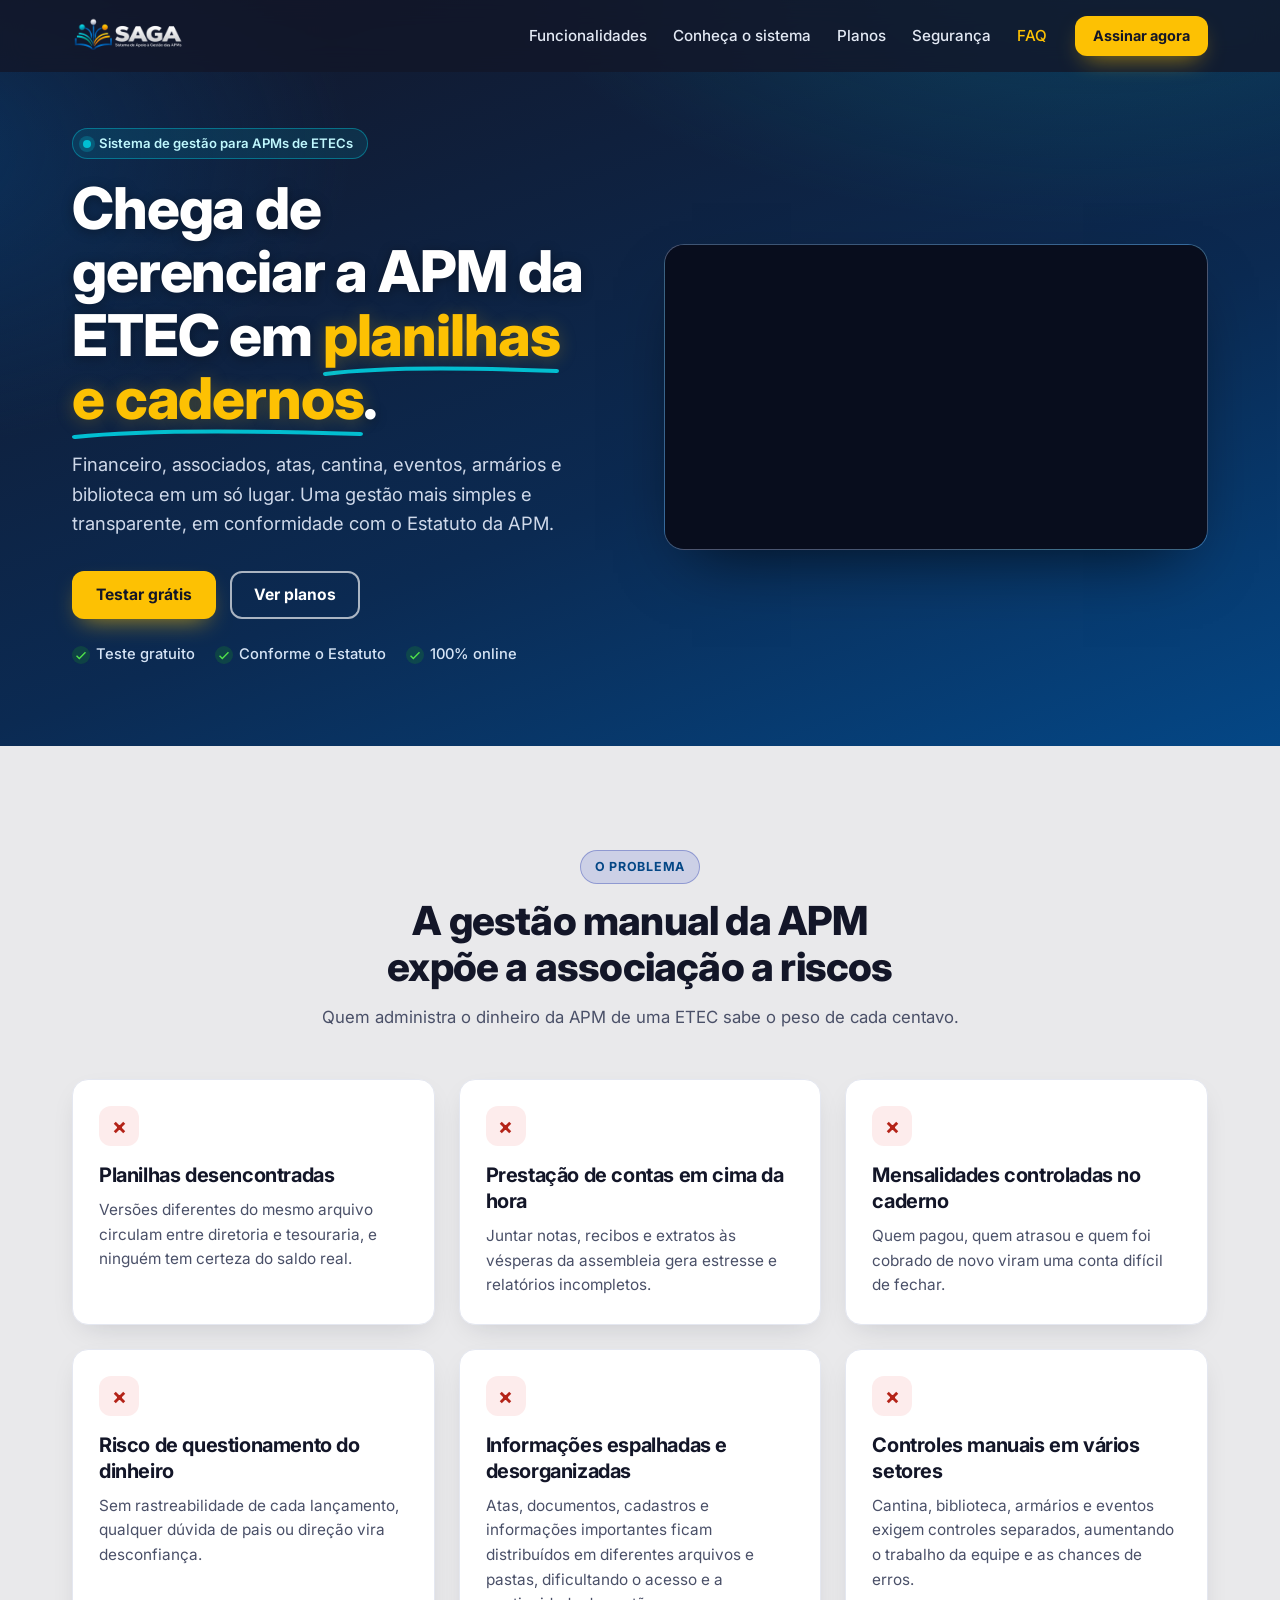
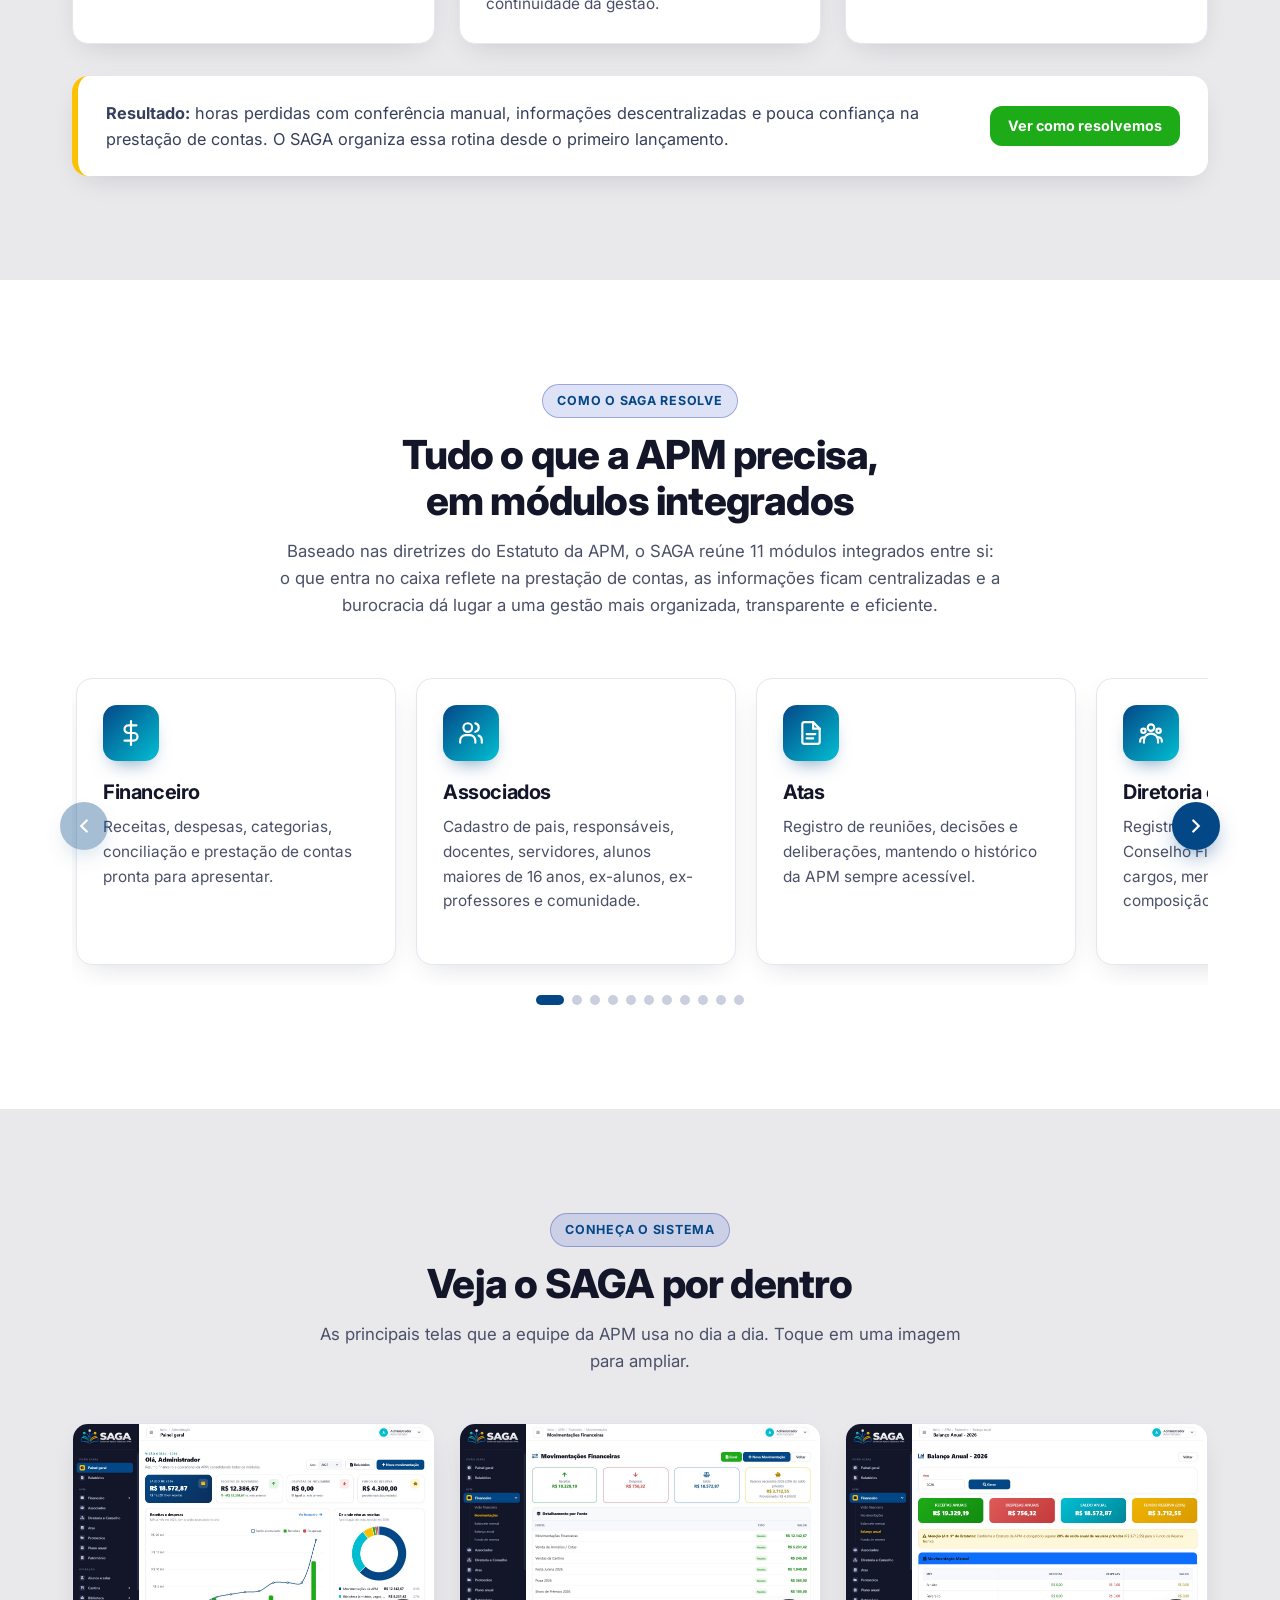
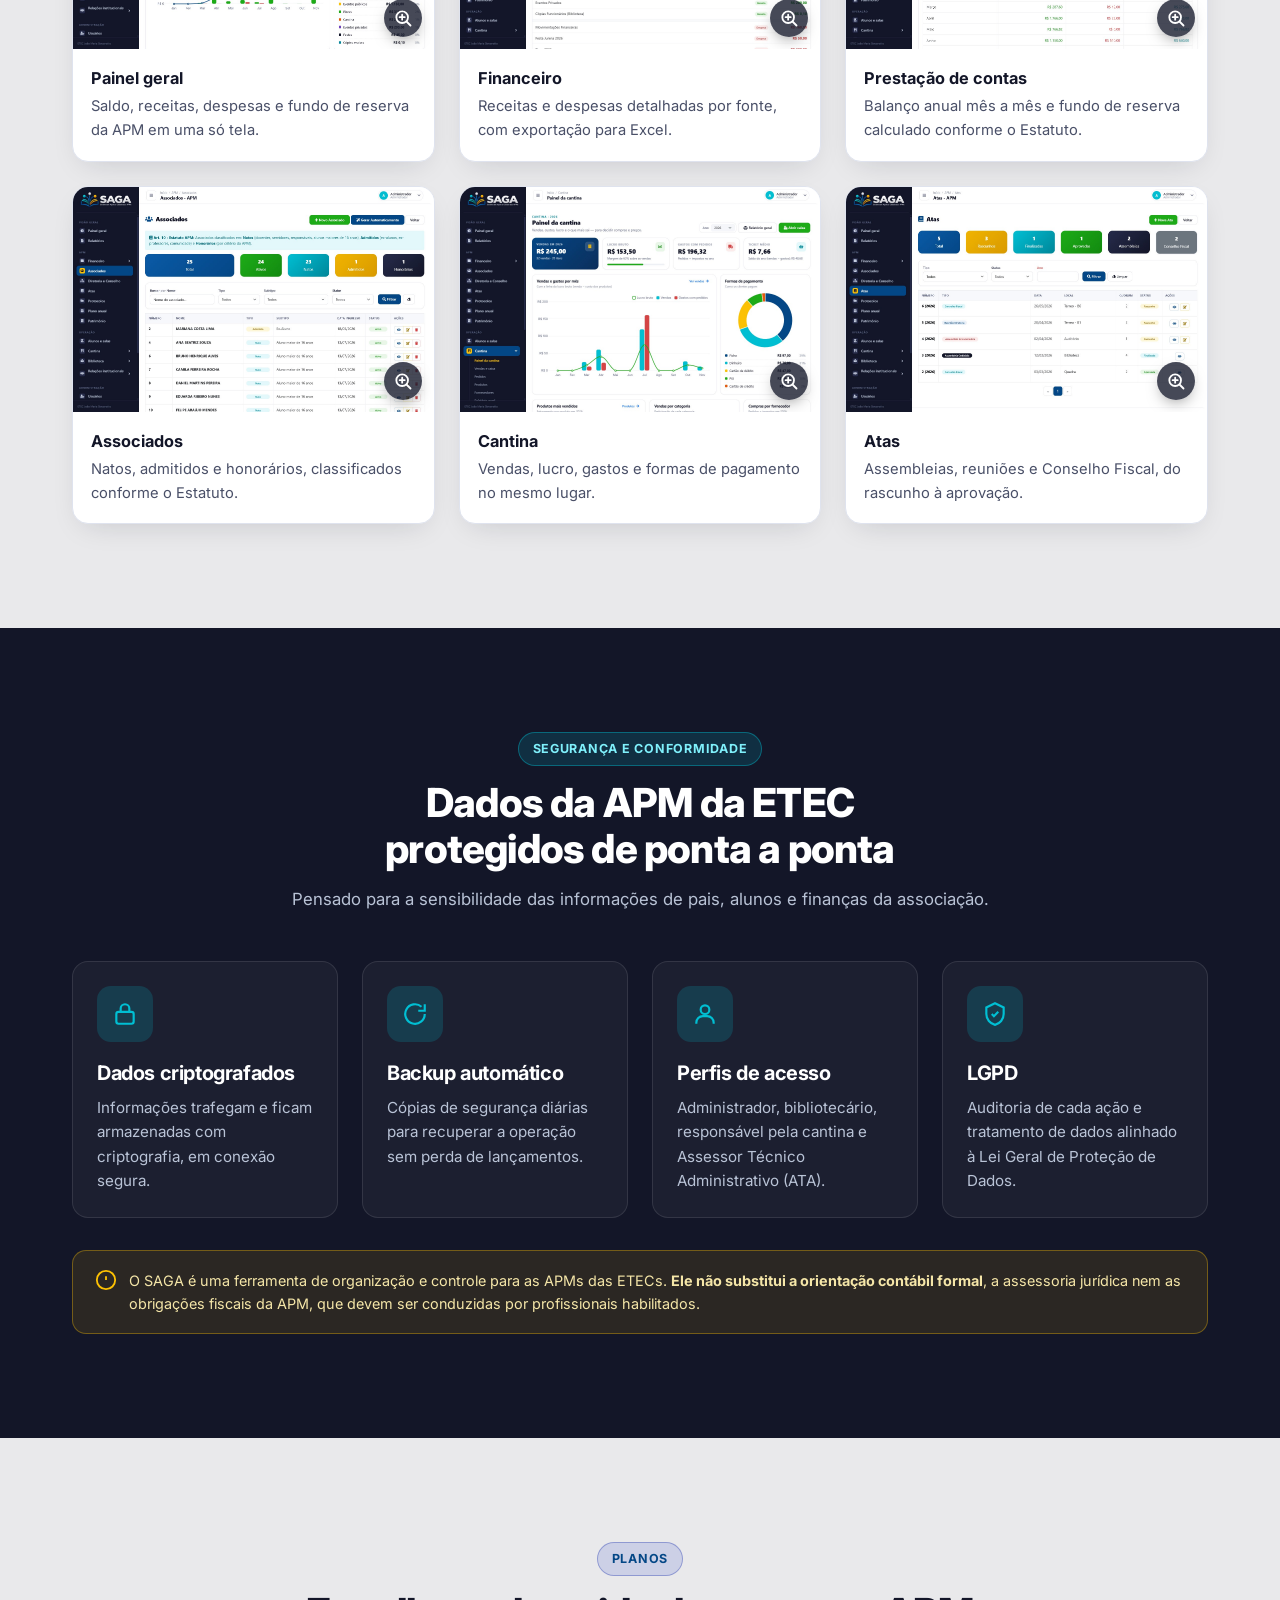
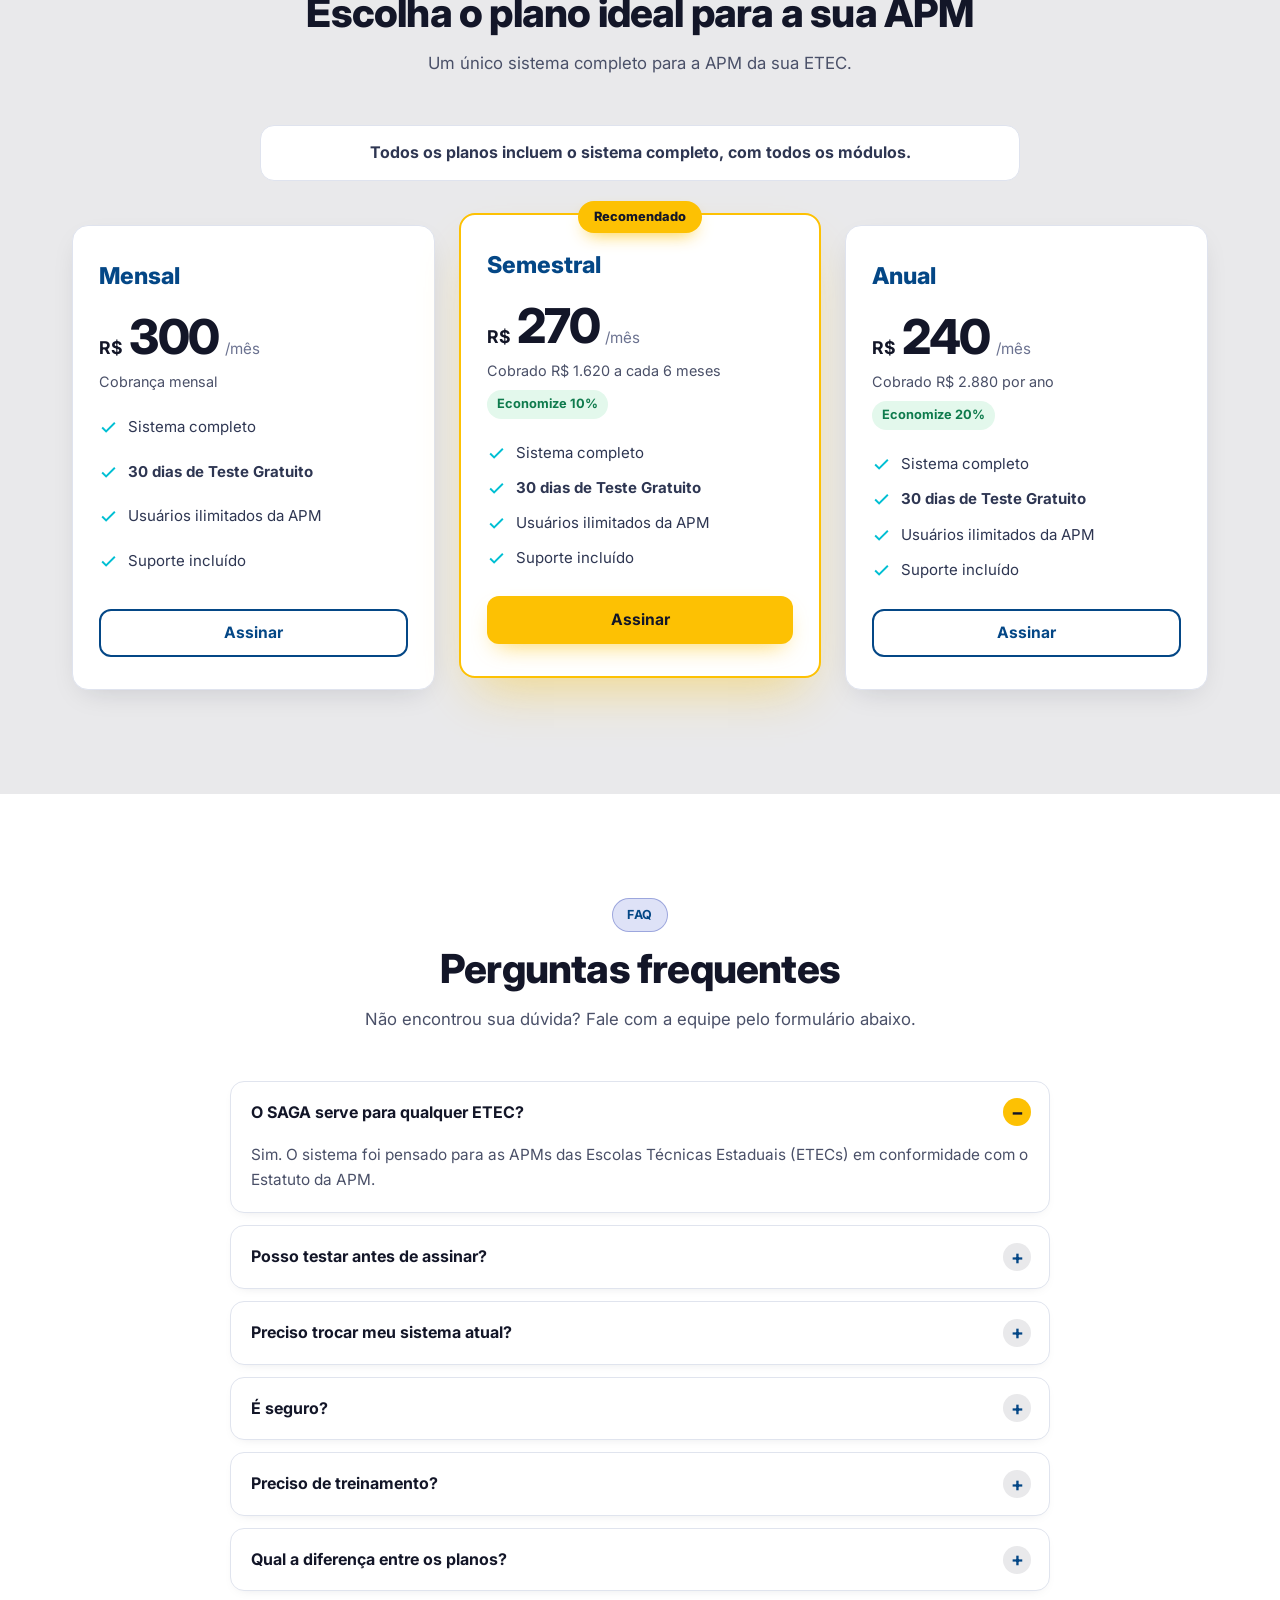
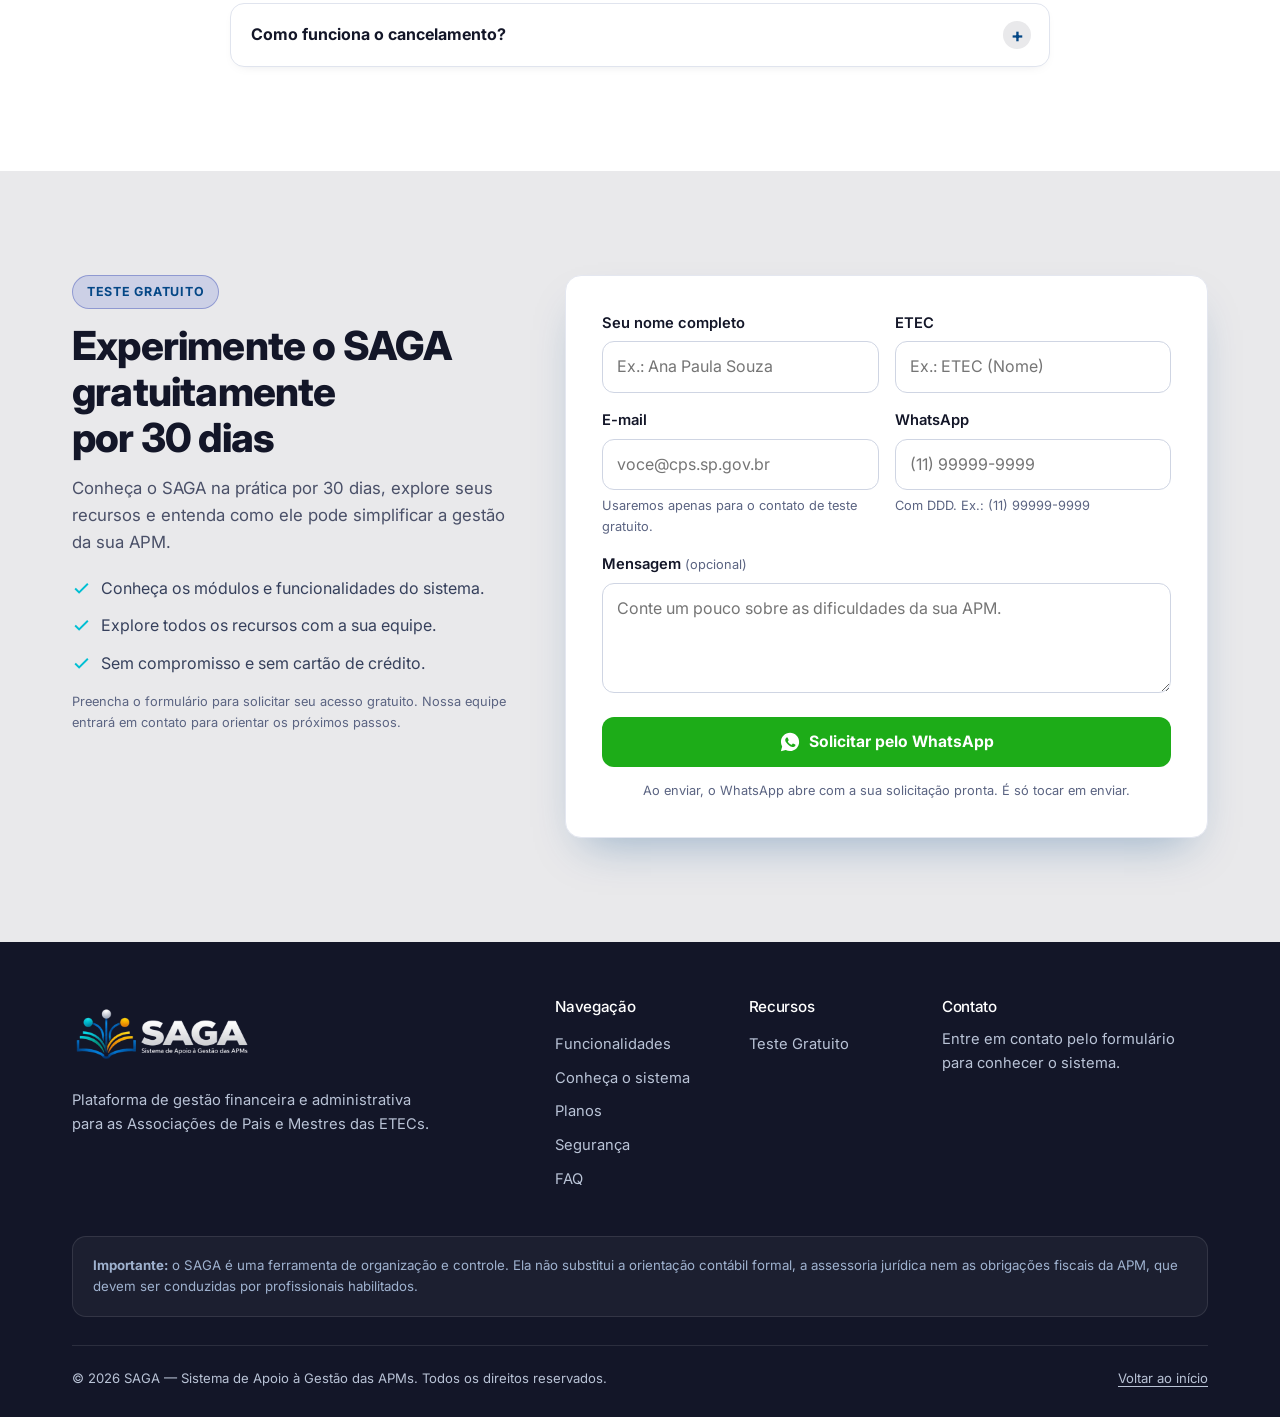
==== commit bd1be695: "novas telas" ====
--- a/index.html
+++ b/index.html
@@ -34,7 +34,7 @@
     integrity="sha384-QWTKZyjpPEjISv5WaRU9OFeRpok6YctnYmDr5pNlyT2bRjXh0JMhjY6hW+ALEwIH" crossorigin="anonymous">
   <link rel="stylesheet" href="https://fonts.googleapis.com/css2?family=Inter:wght@400;500;600;700;800&display=swap">
   <!-- ?v= força o celular a baixar a versão nova. Aumente o número a cada atualização. -->
-  <link rel="stylesheet" href="css/style.css?v=3">
+  <link rel="stylesheet" href="css/style.css?v=4">
   <script>document.documentElement.classList.add('js');</script>
 </head>
 
@@ -80,15 +80,20 @@
       <div class="container">
         <div class="row g-4 g-lg-5 align-items-center hero-row">
           <div class="col-12 col-lg-6 hero-content">
+            <span class="hero-kicker"><span class="hero-kicker-dot" aria-hidden="true"></span>Sistema de gestão para APMs de ETECs</span>
             <h1 id="heroTitle">Chega de gerenciar a APM da ETEC em
-              <span class="underline-yellow">planilhas e cadernos</span>.</h1>
-            <p class="hero-sub">Tudo o que sua APM precisa em um só lugar: gestão financeira, associados, atas, cantina,
-              eventos, armários e biblioteca. Um sistema desenvolvido para facilitar a administração e apoiar uma gestão
-              transparente, em conformidade com o Estatuto da APM.</p>
+              <span class="hero-highlight">planilhas e cadernos</span>.</h1>
+            <p class="hero-sub">Financeiro, associados, atas, cantina, eventos, armários e biblioteca em um só lugar.
+              <span class="hero-sub-extra">Uma gestão mais simples e transparente, em conformidade com o Estatuto da APM.</span></p>
             <div class="hero-ctas">
-              <a href="#planos" class="saga-btn saga-btn-primary">Assinar agora</a>
-              <a href="#demonstracao" class="saga-btn saga-btn-outline">Agendar Teste Gratuito</a>
+              <a href="#demonstracao" class="saga-btn saga-btn-primary">Testar grátis</a>
+              <a href="#planos" class="saga-btn saga-btn-outline">Ver planos</a>
             </div>
+            <ul class="hero-trust" aria-label="Destaques">
+              <li><svg viewBox="0 0 20 20" aria-hidden="true"><path d="M7.6 13.6 4.3 10.3l-1.4 1.4 4.7 4.7 9.5-9.5-1.4-1.4z" fill="currentColor"/></svg>Teste gratuito</li>
+              <li><svg viewBox="0 0 20 20" aria-hidden="true"><path d="M7.6 13.6 4.3 10.3l-1.4 1.4 4.7 4.7 9.5-9.5-1.4-1.4z" fill="currentColor"/></svg>Conforme o Estatuto</li>
+              <li><svg viewBox="0 0 20 20" aria-hidden="true"><path d="M7.6 13.6 4.3 10.3l-1.4 1.4 4.7 4.7 9.5-9.5-1.4-1.4z" fill="currentColor"/></svg>100% online</li>
+            </ul>
           </div>
           <div class="col-12 col-lg-6">
             <!-- O iframe é criado pelo js/script.js a partir de data-video-url (YouTube ou Vimeo). -->
@@ -355,61 +360,61 @@
           <div class="col">
             <figure class="shot reveal">
               <button type="button" class="shot-btn" aria-label="Ampliar: Painel inicial">
-                <img src="img/sistema/01-painel.svg" width="1280" height="800" loading="lazy" decoding="async"
-                  alt="Painel inicial do SAGA com saldo, receitas e despesas do mês">
+                <img src="img/sistema/01-painel.jpg" width="1440" height="900" loading="lazy" decoding="async"
+                  alt="Painel geral do SAGA com saldo do ano, receitas, despesas, fundo de reserva e gráficos">
               </button>
-              <figcaption><strong>Painel inicial</strong><span>Saldo, receitas e despesas da APM em tempo
-                  real.</span></figcaption>
+              <figcaption><strong>Painel geral</strong><span>Saldo, receitas, despesas e fundo de reserva
+                  da APM em uma só tela.</span></figcaption>
             </figure>
           </div>
           <div class="col">
             <figure class="shot reveal d1">
               <button type="button" class="shot-btn" aria-label="Ampliar: Financeiro">
-                <img src="img/sistema/02-financeiro.svg" width="1280" height="800" loading="lazy" decoding="async"
-                  alt="Tela de lançamentos financeiros do SAGA">
+                <img src="img/sistema/02-financeiro.jpg" width="1440" height="900" loading="lazy" decoding="async"
+                  alt="Tela de movimentações financeiras do SAGA, com receitas e despesas por fonte">
               </button>
-              <figcaption><strong>Financeiro</strong><span>Lançamentos por categoria, com comprovantes
-                  anexados.</span></figcaption>
+              <figcaption><strong>Financeiro</strong><span>Receitas e despesas detalhadas por fonte, com
+                  exportação para Excel.</span></figcaption>
             </figure>
           </div>
           <div class="col">
             <figure class="shot reveal d2">
               <button type="button" class="shot-btn" aria-label="Ampliar: Prestação de contas">
-                <img src="img/sistema/03-prestacao-contas.svg" width="1280" height="800" loading="lazy"
-                  decoding="async" alt="Relatório de prestação de contas gerado pelo SAGA">
+                <img src="img/sistema/03-prestacao-contas.jpg" width="1440" height="900" loading="lazy"
+                  decoding="async" alt="Balanço anual da APM no SAGA, com o cálculo do fundo de reserva">
               </button>
-              <figcaption><strong>Prestação de contas</strong><span>Relatórios prontos para a
-                  assembleia.</span></figcaption>
+              <figcaption><strong>Prestação de contas</strong><span>Balanço anual mês a mês e fundo de
+                  reserva calculado conforme o Estatuto.</span></figcaption>
             </figure>
           </div>
           <div class="col">
             <figure class="shot reveal">
               <button type="button" class="shot-btn" aria-label="Ampliar: Associados">
-                <img src="img/sistema/04-associados.svg" width="1280" height="800" loading="lazy" decoding="async"
+                <img src="img/sistema/04-associados.jpg" width="1440" height="900" loading="lazy" decoding="async"
                   alt="Lista de associados da APM no SAGA">
               </button>
-              <figcaption><strong>Associados</strong><span>Cadastro completo e controle de
-                  mensalidades.</span></figcaption>
+              <figcaption><strong>Associados</strong><span>Natos, admitidos e honorários, classificados
+                  conforme o Estatuto.</span></figcaption>
             </figure>
           </div>
           <div class="col">
             <figure class="shot reveal d1">
               <button type="button" class="shot-btn" aria-label="Ampliar: Cantina">
-                <img src="img/sistema/05-cantina.svg" width="1280" height="800" loading="lazy" decoding="async"
-                  alt="Módulo de cantina do SAGA com vendas e caixa">
+                <img src="img/sistema/05-cantina.jpg" width="1440" height="900" loading="lazy" decoding="async"
+                  alt="Painel da cantina no SAGA, com vendas, lucro bruto e formas de pagamento">
               </button>
-              <figcaption><strong>Cantina</strong><span>Vendas, caixa e fornecedores no mesmo
+              <figcaption><strong>Cantina</strong><span>Vendas, lucro, gastos e formas de pagamento no mesmo
                   lugar.</span></figcaption>
             </figure>
           </div>
           <div class="col">
             <figure class="shot reveal d2">
               <button type="button" class="shot-btn" aria-label="Ampliar: Atas">
-                <img src="img/sistema/06-atas.svg" width="1280" height="800" loading="lazy" decoding="async"
-                  alt="Registro de atas de reunião no SAGA">
+                <img src="img/sistema/06-atas.jpg" width="1440" height="900" loading="lazy" decoding="async"
+                  alt="Lista de atas de assembleias e reuniões no SAGA">
               </button>
-              <figcaption><strong>Atas</strong><span>Histórico de reuniões e deliberações sempre
-                  acessível.</span></figcaption>
+              <figcaption><strong>Atas</strong><span>Assembleias, reuniões e Conselho Fiscal, do rascunho
+                  à aprovação.</span></figcaption>
             </figure>
           </div>
         </div>
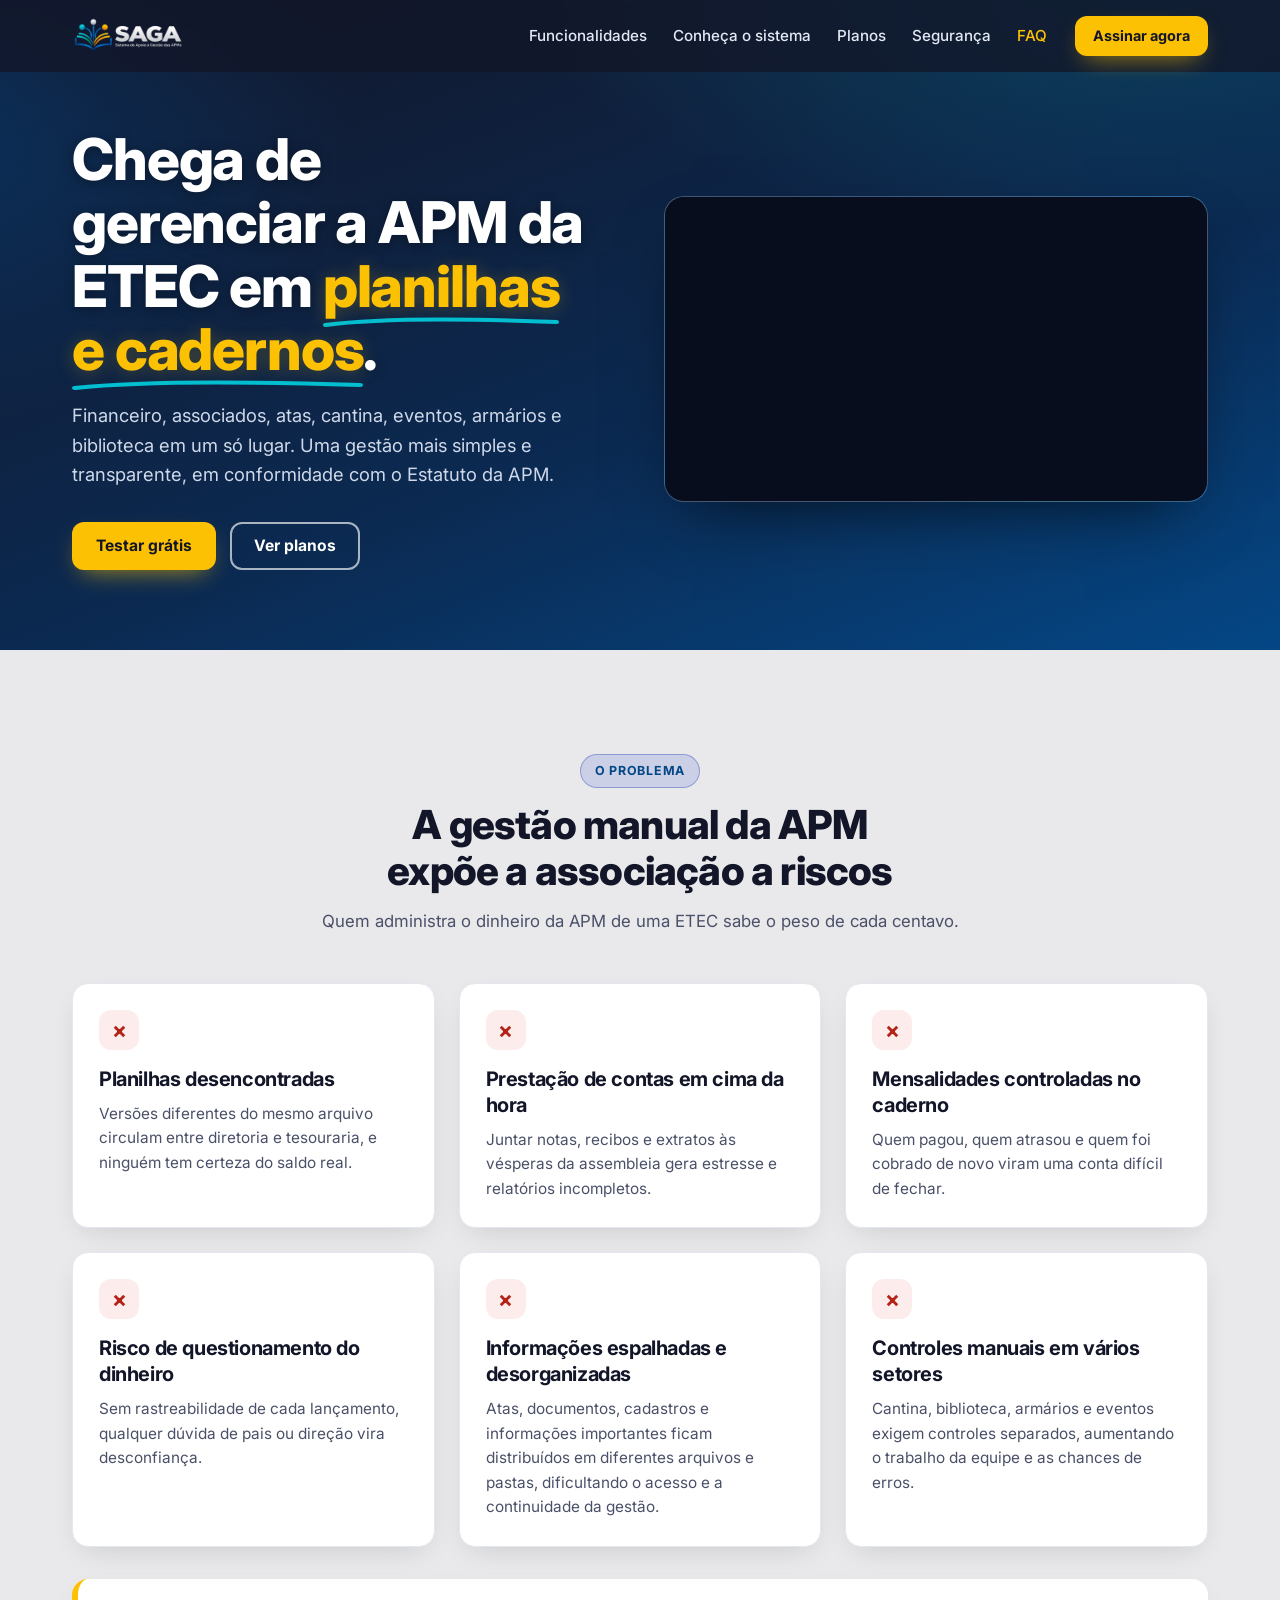
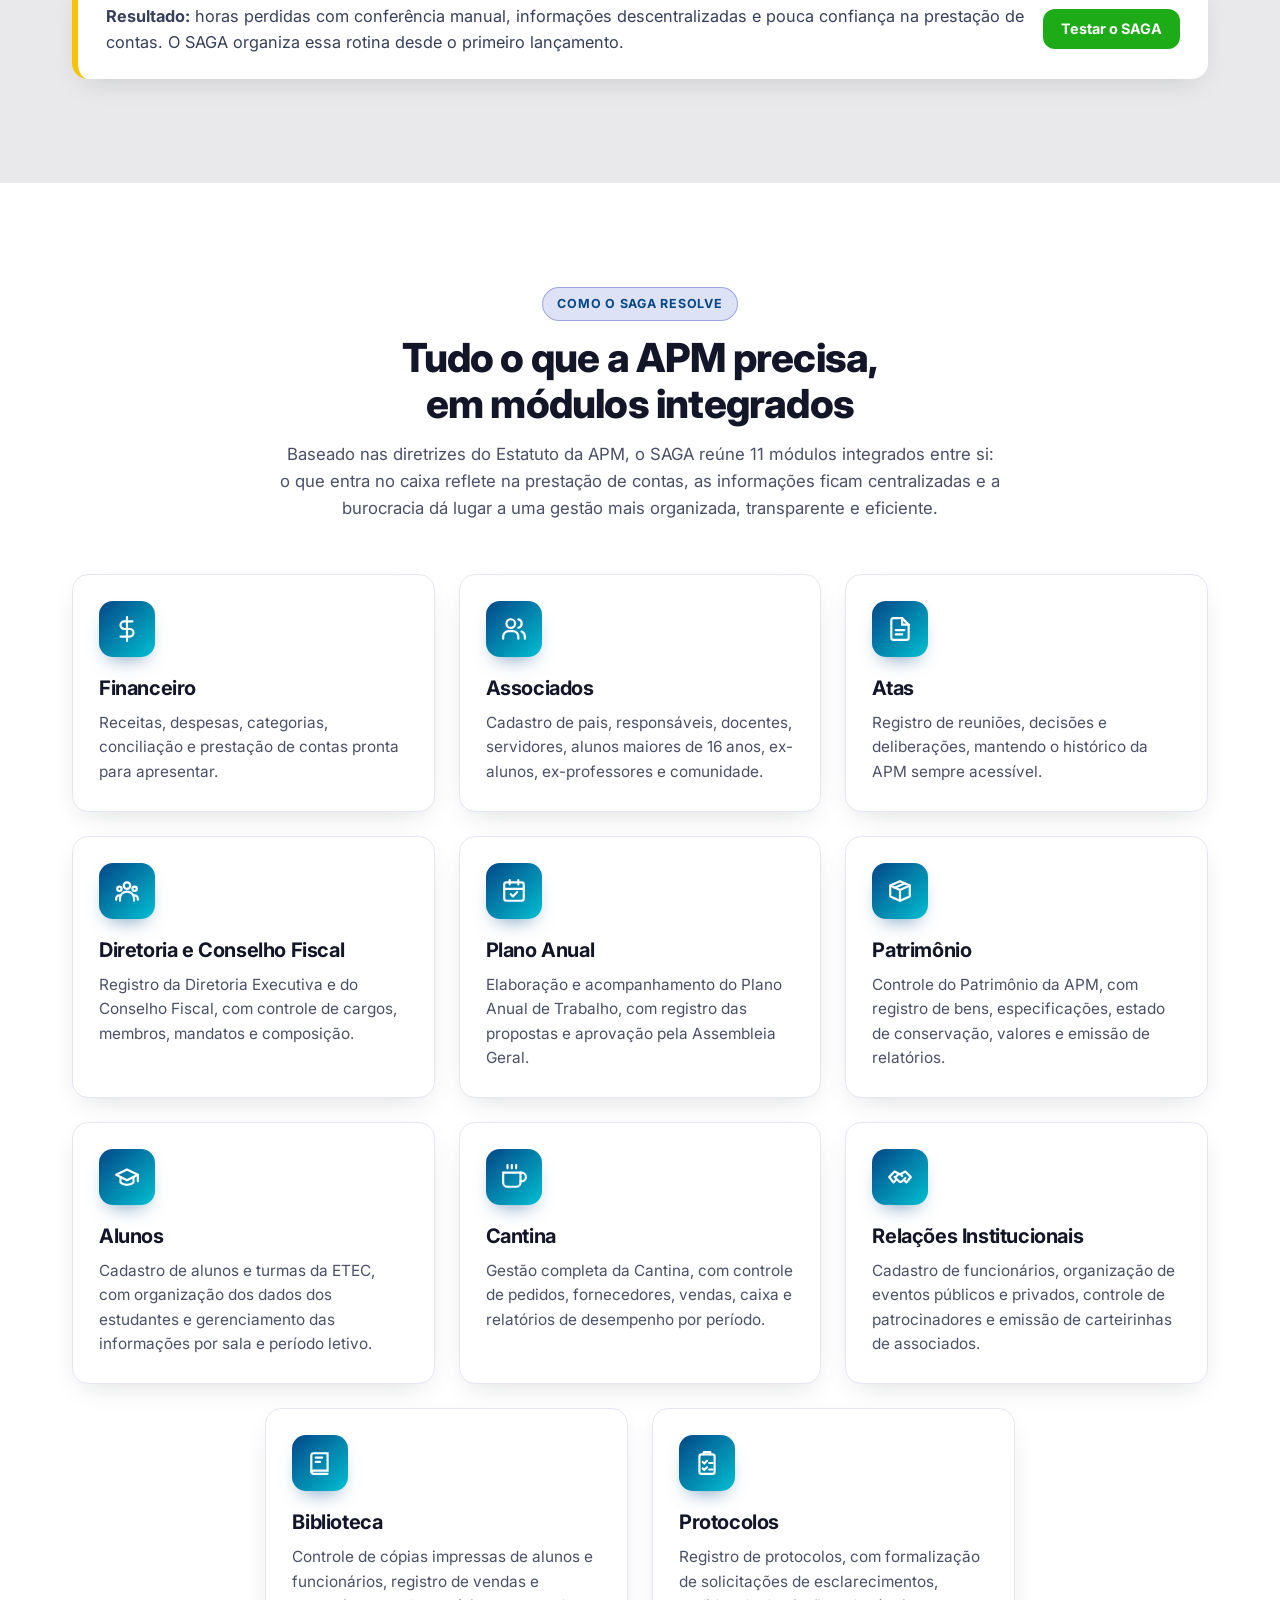
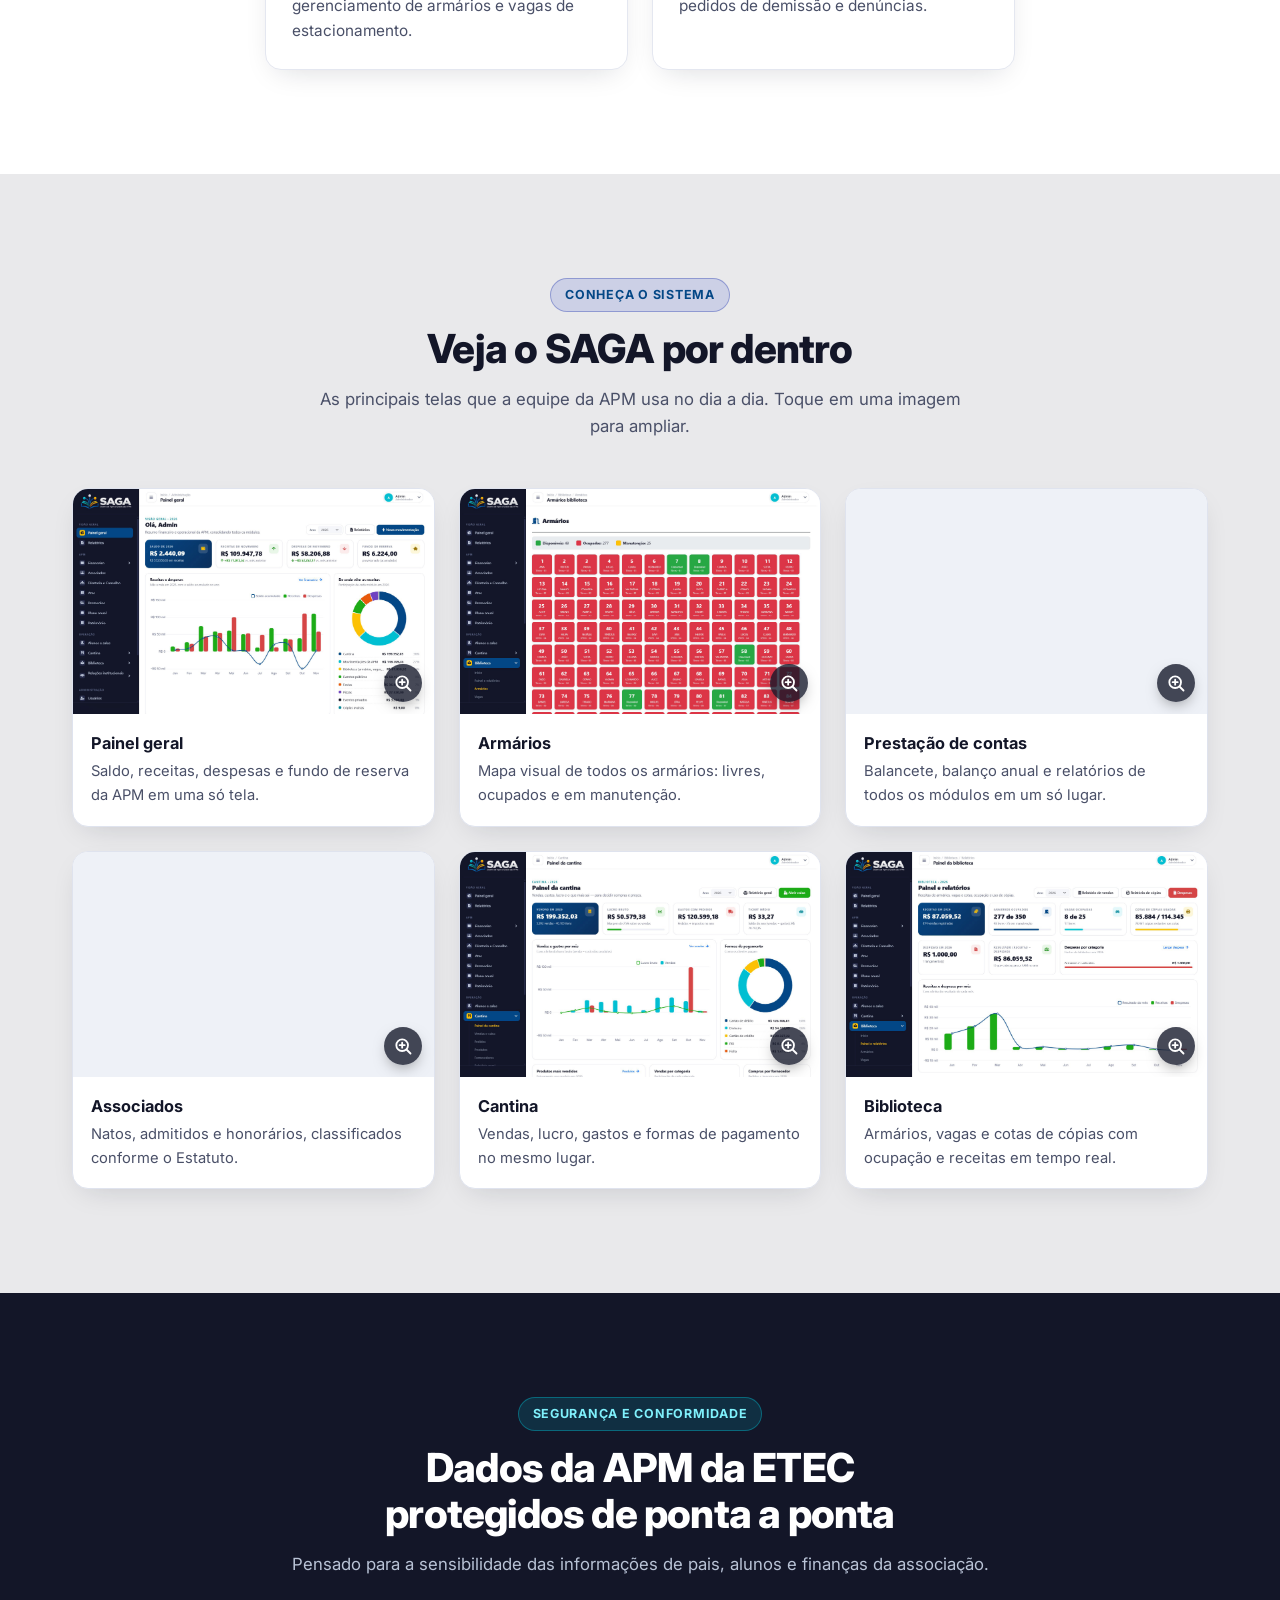
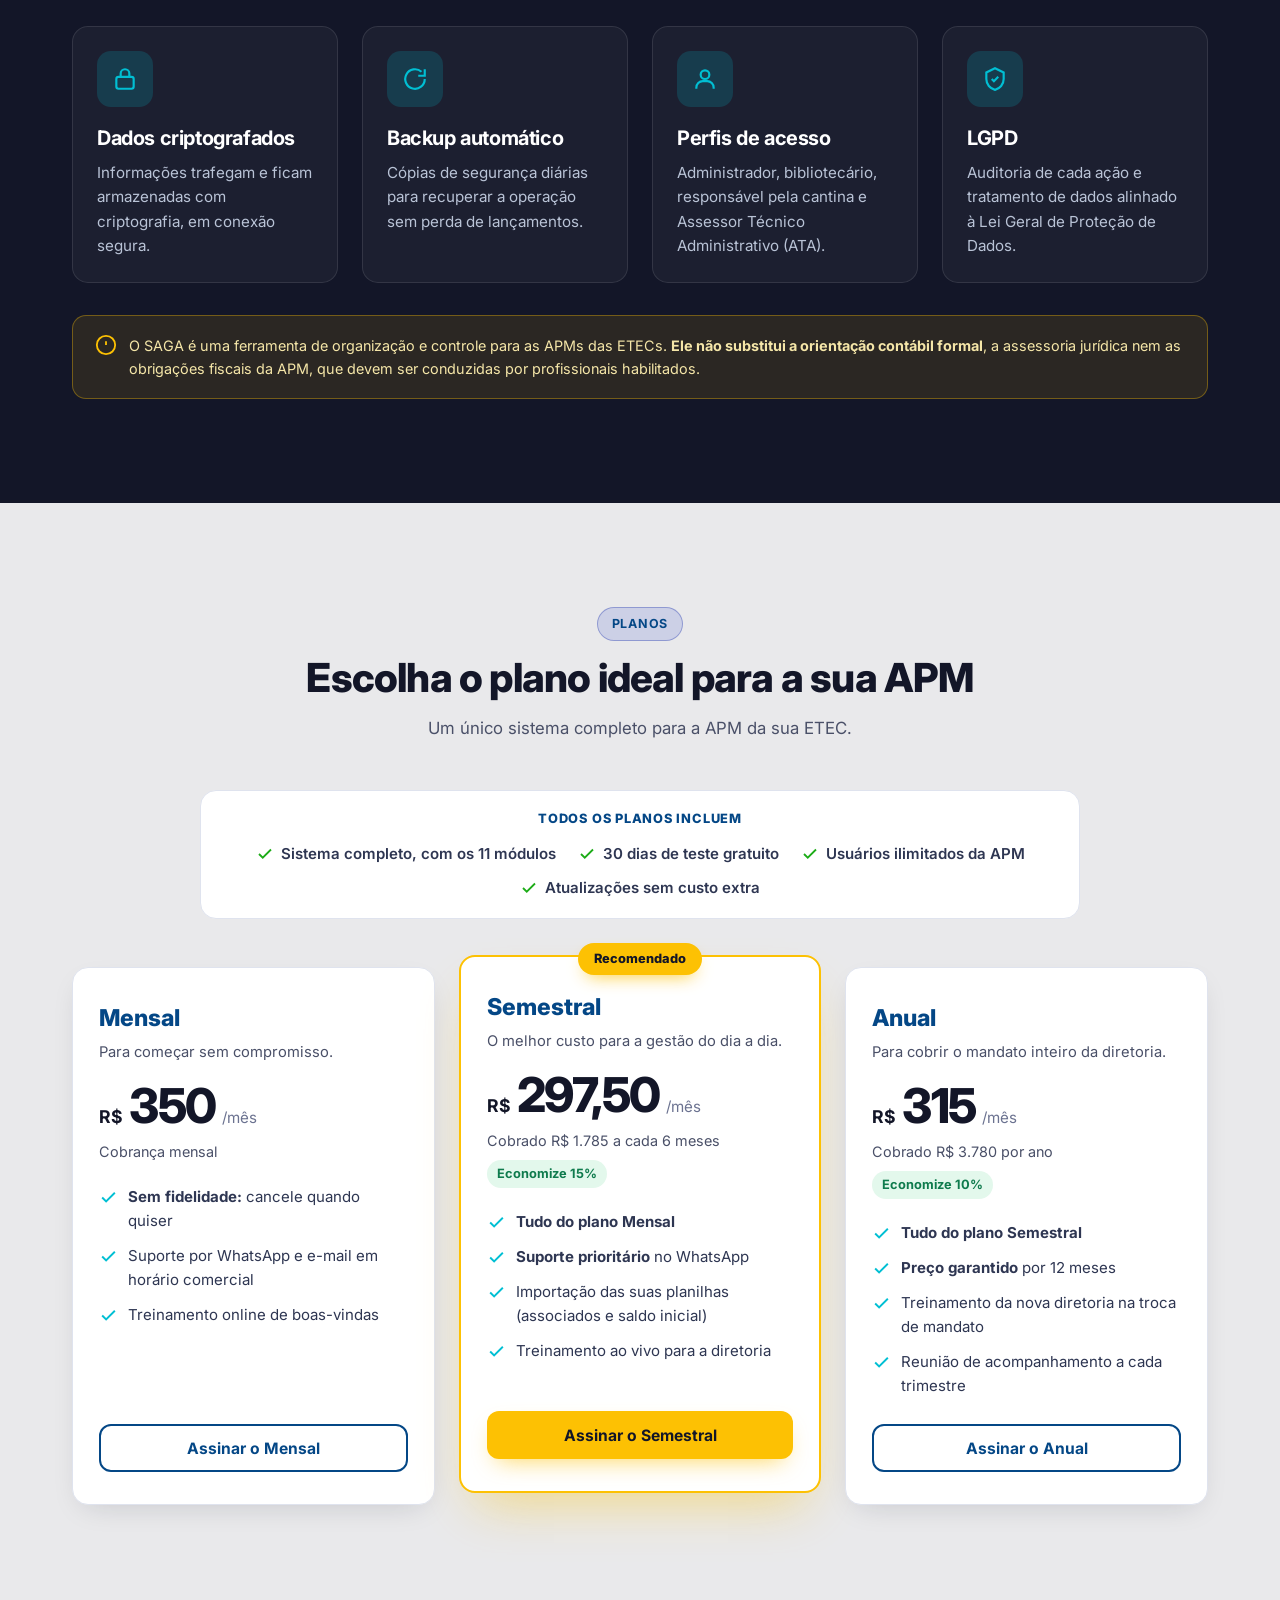
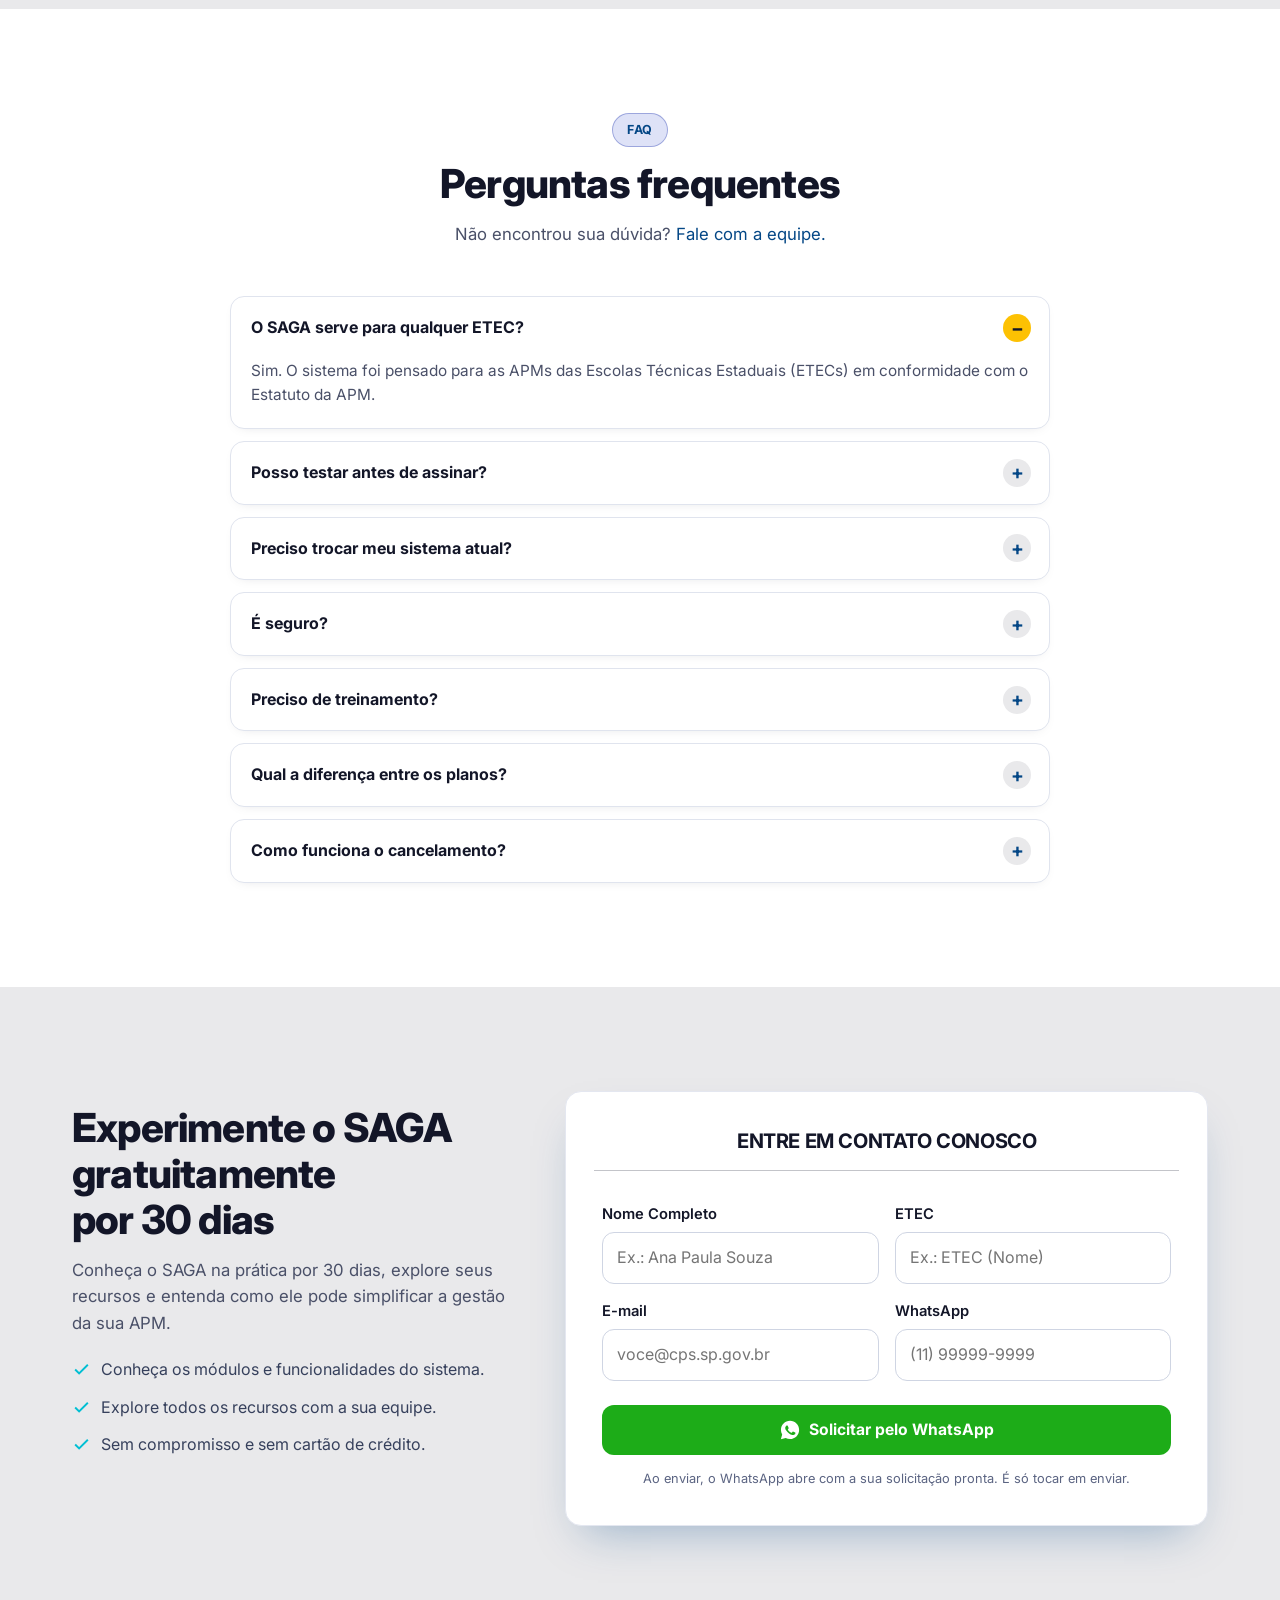
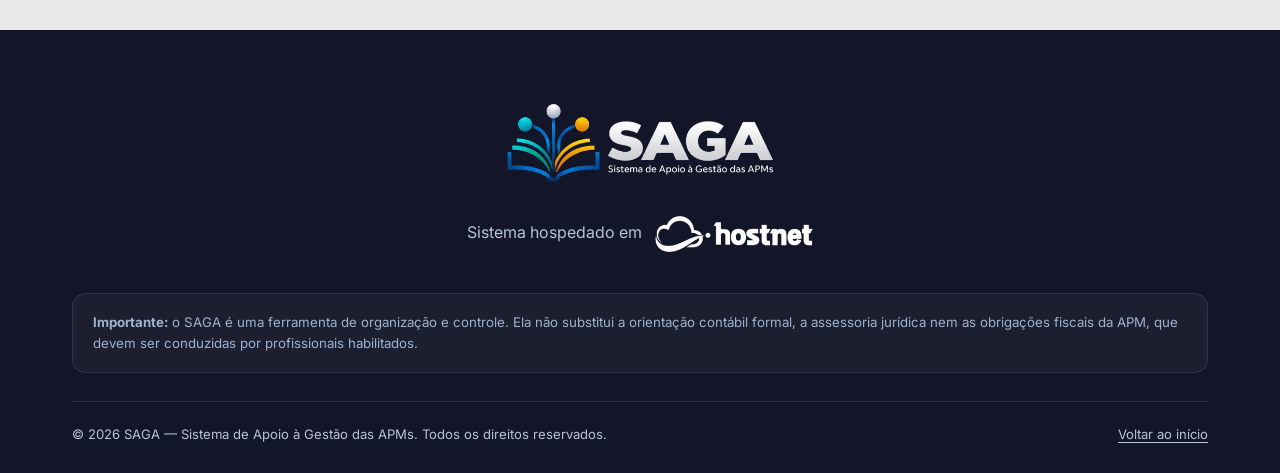
==== commit c4090621: "Atualiza planos e apresentação do SAGA Revisa preços e benefícios dos planos, simplifica o formulári" ====
--- a/index.html
+++ b/index.html
@@ -34,7 +34,7 @@
     integrity="sha384-QWTKZyjpPEjISv5WaRU9OFeRpok6YctnYmDr5pNlyT2bRjXh0JMhjY6hW+ALEwIH" crossorigin="anonymous">
   <link rel="stylesheet" href="https://fonts.googleapis.com/css2?family=Inter:wght@400;500;600;700;800&display=swap">
   <!-- ?v= força o celular a baixar a versão nova. Aumente o número a cada atualização. -->
-  <link rel="stylesheet" href="css/style.css?v=4">
+  <link rel="stylesheet" href="css/style.css?v=5">
   <script>document.documentElement.classList.add('js');</script>
 </head>
 
@@ -65,7 +65,7 @@
             <li class="nav-item"><a class="nav-link" href="#seguranca">Segurança</a></li>
             <li class="nav-item"><a class="nav-link" href="#faq">FAQ</a></li>
             <li class="nav-item nav-cta">
-              <a href="#planos" class="saga-btn saga-btn-primary saga-btn-sm">Assinar agora</a>
+              <a href="#demonstracao" class="saga-btn saga-btn-primary saga-btn-sm">Assinar agora</a>
             </li>
           </ul>
         </div>
@@ -80,20 +80,23 @@
       <div class="container">
         <div class="row g-4 g-lg-5 align-items-center hero-row">
           <div class="col-12 col-lg-6 hero-content">
-            <span class="hero-kicker"><span class="hero-kicker-dot" aria-hidden="true"></span>Sistema de gestão para APMs de ETECs</span>
+            <!-- <span class="hero-kicker"><span class="hero-kicker-dot" aria-hidden="true"></span>Sistema de gestão para APMs de ETECs</span> -->
             <h1 id="heroTitle">Chega de gerenciar a APM da ETEC em
-              <span class="hero-highlight">planilhas e cadernos</span>.</h1>
+              <span class="hero-highlight">planilhas e cadernos</span>.
+            </h1>
             <p class="hero-sub">Financeiro, associados, atas, cantina, eventos, armários e biblioteca em um só lugar.
-              <span class="hero-sub-extra">Uma gestão mais simples e transparente, em conformidade com o Estatuto da APM.</span></p>
+              <span class="hero-sub-extra">Uma gestão mais simples e transparente, em conformidade com o Estatuto da
+                APM.</span>
+            </p>
             <div class="hero-ctas">
               <a href="#demonstracao" class="saga-btn saga-btn-primary">Testar grátis</a>
               <a href="#planos" class="saga-btn saga-btn-outline">Ver planos</a>
             </div>
-            <ul class="hero-trust" aria-label="Destaques">
+            <!-- <ul class="hero-trust" aria-label="Destaques">
               <li><svg viewBox="0 0 20 20" aria-hidden="true"><path d="M7.6 13.6 4.3 10.3l-1.4 1.4 4.7 4.7 9.5-9.5-1.4-1.4z" fill="currentColor"/></svg>Teste gratuito</li>
               <li><svg viewBox="0 0 20 20" aria-hidden="true"><path d="M7.6 13.6 4.3 10.3l-1.4 1.4 4.7 4.7 9.5-9.5-1.4-1.4z" fill="currentColor"/></svg>Conforme o Estatuto</li>
               <li><svg viewBox="0 0 20 20" aria-hidden="true"><path d="M7.6 13.6 4.3 10.3l-1.4 1.4 4.7 4.7 9.5-9.5-1.4-1.4z" fill="currentColor"/></svg>100% online</li>
-            </ul>
+            </ul> -->
           </div>
           <div class="col-12 col-lg-6">
             <!-- O iframe é criado pelo js/script.js a partir de data-video-url (YouTube ou Vimeo). -->
@@ -101,7 +104,9 @@
               <a class="hero-video-placeholder" href="https://www.youtube.com/watch?v=FPPXY3cn5FY" target="_blank"
                 rel="noopener">
                 <span class="hero-video-play" aria-hidden="true">
-                  <svg viewBox="0 0 24 24" fill="currentColor"><path d="M8 5v14l11-7z" /></svg>
+                  <svg viewBox="0 0 24 24" fill="currentColor">
+                    <path d="M8 5v14l11-7z" />
+                  </svg>
                 </span>
                 <span class="hero-video-placeholder-title">Assista à apresentação do SAGA</span>
                 <span class="hero-video-placeholder-text">Abre o vídeo no YouTube</span>
@@ -172,7 +177,7 @@
         <div class="pain-bottom reveal">
           <p><strong>Resultado:</strong> horas perdidas com conferência manual, informações descentralizadas e pouca
             confiança na prestação de contas. O SAGA organiza essa rotina desde o primeiro lançamento.</p>
-          <a href="#funcionalidades" class="saga-btn saga-btn-green saga-btn-sm">Ver como resolvemos</a>
+          <a href="#demonstracao" class="saga-btn saga-btn-green saga-btn-sm">Testar o SAGA</a>
         </div>
       </div>
     </section>
@@ -348,7 +353,8 @@
         <div class="section-head reveal">
           <span class="eyebrow">Conheça o sistema</span>
           <h2>Veja o SAGA por dentro</h2>
-          <p class="lead">As principais telas que a equipe da APM usa no dia a dia. Toque em uma imagem para ampliar.</p>
+          <p class="lead">As principais telas que a equipe da APM usa no dia a dia. Toque em uma imagem para ampliar.
+          </p>
         </div>
 
         <!--
@@ -359,8 +365,8 @@
         <div class="row g-3 g-md-4 row-cols-1 row-cols-sm-2 row-cols-lg-3" id="galleryGrid">
           <div class="col">
             <figure class="shot reveal">
-              <button type="button" class="shot-btn" aria-label="Ampliar: Painel inicial">
-                <img src="img/sistema/01-painel.jpg" width="1440" height="900" loading="lazy" decoding="async"
+              <button type="button" class="shot-btn" aria-label="Ampliar: Painel geral">
+                <img src="img/sistema/01-painel.jpg?v=2" width="1440" height="900" loading="lazy" decoding="async"
                   alt="Painel geral do SAGA com saldo do ano, receitas, despesas, fundo de reserva e gráficos">
               </button>
               <figcaption><strong>Painel geral</strong><span>Saldo, receitas, despesas e fundo de reserva
@@ -369,29 +375,29 @@
           </div>
           <div class="col">
             <figure class="shot reveal d1">
-              <button type="button" class="shot-btn" aria-label="Ampliar: Financeiro">
-                <img src="img/sistema/02-financeiro.jpg" width="1440" height="900" loading="lazy" decoding="async"
-                  alt="Tela de movimentações financeiras do SAGA, com receitas e despesas por fonte">
+              <button type="button" class="shot-btn" aria-label="Ampliar: Armários">
+                <img src="img/sistema/02-armarios.jpg?v=2" width="1440" height="900" loading="lazy" decoding="async"
+                  alt="Mapa de armários da biblioteca no SAGA, com armários disponíveis, ocupados e em manutenção">
               </button>
-              <figcaption><strong>Financeiro</strong><span>Receitas e despesas detalhadas por fonte, com
-                  exportação para Excel.</span></figcaption>
+              <figcaption><strong>Armários</strong><span>Mapa visual de todos os armários: livres, ocupados e
+                  em manutenção.</span></figcaption>
             </figure>
           </div>
           <div class="col">
             <figure class="shot reveal d2">
-              <button type="button" class="shot-btn" aria-label="Ampliar: Prestação de contas">
-                <img src="img/sistema/03-prestacao-contas.jpg" width="1440" height="900" loading="lazy"
-                  decoding="async" alt="Balanço anual da APM no SAGA, com o cálculo do fundo de reserva">
+              <button type="button" class="shot-btn" aria-label="Ampliar: Central de relatórios">
+                <img src="img/sistema/03-relatorios.jpg?v=2" width="1440" height="900" loading="lazy" decoding="async"
+                  alt="Central de relatórios do SAGA, com balancete, balanço anual e relatórios de cada módulo">
               </button>
-              <figcaption><strong>Prestação de contas</strong><span>Balanço anual mês a mês e fundo de
-                  reserva calculado conforme o Estatuto.</span></figcaption>
+              <figcaption><strong>Prestação de contas</strong><span>Balancete, balanço anual e relatórios de todos
+                  os módulos em um só lugar.</span></figcaption>
             </figure>
           </div>
           <div class="col">
             <figure class="shot reveal">
               <button type="button" class="shot-btn" aria-label="Ampliar: Associados">
-                <img src="img/sistema/04-associados.jpg" width="1440" height="900" loading="lazy" decoding="async"
-                  alt="Lista de associados da APM no SAGA">
+                <img src="img/sistema/04-associados.jpg?v=2" width="1440" height="900" loading="lazy" decoding="async"
+                  alt="Associados da APM no SAGA, com totais por tipo e lista de cadastro">
               </button>
               <figcaption><strong>Associados</strong><span>Natos, admitidos e honorários, classificados
                   conforme o Estatuto.</span></figcaption>
@@ -400,7 +406,7 @@
           <div class="col">
             <figure class="shot reveal d1">
               <button type="button" class="shot-btn" aria-label="Ampliar: Cantina">
-                <img src="img/sistema/05-cantina.jpg" width="1440" height="900" loading="lazy" decoding="async"
+                <img src="img/sistema/05-cantina.jpg?v=2" width="1440" height="900" loading="lazy" decoding="async"
                   alt="Painel da cantina no SAGA, com vendas, lucro bruto e formas de pagamento">
               </button>
               <figcaption><strong>Cantina</strong><span>Vendas, lucro, gastos e formas de pagamento no mesmo
@@ -409,12 +415,12 @@
           </div>
           <div class="col">
             <figure class="shot reveal d2">
-              <button type="button" class="shot-btn" aria-label="Ampliar: Atas">
-                <img src="img/sistema/06-atas.jpg" width="1440" height="900" loading="lazy" decoding="async"
-                  alt="Lista de atas de assembleias e reuniões no SAGA">
+              <button type="button" class="shot-btn" aria-label="Ampliar: Biblioteca">
+                <img src="img/sistema/06-biblioteca.jpg?v=2" width="1440" height="900" loading="lazy" decoding="async"
+                  alt="Painel da biblioteca no SAGA, com receitas, ocupação de armários e vagas e cotas de cópias">
               </button>
-              <figcaption><strong>Atas</strong><span>Assembleias, reuniões e Conselho Fiscal, do rascunho
-                  à aprovação.</span></figcaption>
+              <figcaption><strong>Biblioteca</strong><span>Armários, vagas e cotas de cópias com ocupação e
+                  receitas em tempo real.</span></figcaption>
             </figure>
           </div>
         </div>
@@ -496,81 +502,66 @@
           <h2>Escolha o plano ideal para a sua APM</h2>
           <p class="lead">Um único sistema completo para a APM da sua ETEC.</p>
         </div>
-        <p class="plans-intro reveal"><strong>Todos os planos incluem o sistema completo, com todos os
-            módulos.</strong></p>
+        <div class="plans-included reveal">
+          <p class="plans-included-title">Todos os planos incluem</p>
+          <ul>
+            <li><svg viewBox="0 0 24 24" fill="none" stroke="currentColor" stroke-width="2.4" aria-hidden="true"><polyline points="20 6 9 17 4 12" /></svg>Sistema completo, com os 11 módulos</li>
+            <li><svg viewBox="0 0 24 24" fill="none" stroke="currentColor" stroke-width="2.4" aria-hidden="true"><polyline points="20 6 9 17 4 12" /></svg>30 dias de teste gratuito</li>
+            <li><svg viewBox="0 0 24 24" fill="none" stroke="currentColor" stroke-width="2.4" aria-hidden="true"><polyline points="20 6 9 17 4 12" /></svg>Usuários ilimitados da APM</li>
+            <li><svg viewBox="0 0 24 24" fill="none" stroke="currentColor" stroke-width="2.4" aria-hidden="true"><polyline points="20 6 9 17 4 12" /></svg>Atualizações sem custo extra</li>
+          </ul>
+        </div>
         <div class="row g-4 justify-content-center plans-row">
           <div class="col-12 col-md-6 col-lg-4">
             <article class="plan h-100 reveal">
               <div class="plan-name">Mensal</div>
-              <div class="plan-price"><span class="cur">R$</span><span class="val">300</span><span
+              <p class="plan-tagline">Para começar sem compromisso.</p>
+              <div class="plan-price"><span class="cur">R$</span><span class="val">350</span><span
                   class="per">/mês</span></div>
               <div class="plan-total">Cobrança mensal</div>
               <ul>
-                <li><svg viewBox="0 0 24 24" fill="none" stroke="currentColor" stroke-width="2.4" aria-hidden="true">
-                    <polyline points="20 6 9 17 4 12" />
-                  </svg>Sistema completo</li>
-                <li><svg viewBox="0 0 24 24" fill="none" stroke="currentColor" stroke-width="2.4" aria-hidden="true">
-                    <polyline points="20 6 9 17 4 12" />
-                  </svg><strong>30 dias de Teste Gratuito</strong></li>
-                <li><svg viewBox="0 0 24 24" fill="none" stroke="currentColor" stroke-width="2.4" aria-hidden="true">
-                    <polyline points="20 6 9 17 4 12" />
-                  </svg>Usuários ilimitados da APM</li>
-                <li><svg viewBox="0 0 24 24" fill="none" stroke="currentColor" stroke-width="2.4" aria-hidden="true">
-                    <polyline points="20 6 9 17 4 12" />
-                  </svg>Suporte incluído</li>
+                <li><svg viewBox="0 0 24 24" fill="none" stroke="currentColor" stroke-width="2.4" aria-hidden="true"><polyline points="20 6 9 17 4 12" /></svg><span><strong>Sem fidelidade:</strong> cancele quando quiser</span></li>
+                <li><svg viewBox="0 0 24 24" fill="none" stroke="currentColor" stroke-width="2.4" aria-hidden="true"><polyline points="20 6 9 17 4 12" /></svg><span>Suporte por WhatsApp e e-mail em horário comercial</span></li>
+                <li><svg viewBox="0 0 24 24" fill="none" stroke="currentColor" stroke-width="2.4" aria-hidden="true"><polyline points="20 6 9 17 4 12" /></svg><span>Treinamento online de boas-vindas</span></li>
               </ul>
-              <button type="button" class="saga-btn saga-btn-ghost plan-cta" data-plan="Mensal">Assinar</button>
+              <a href="#demonstracao" class="saga-btn saga-btn-ghost plan-cta" data-plan="Mensal">Assinar o Mensal</a>
             </article>
           </div>
 
           <div class="col-12 col-md-6 col-lg-4">
-            <article class="plan featured h-100 reveal d1">
+            <article class="plan h-100 reveal featured d1">
               <span class="plan-badge">Recomendado</span>
               <div class="plan-name">Semestral</div>
-              <div class="plan-price"><span class="cur">R$</span><span class="val">270</span><span
+              <p class="plan-tagline">O melhor custo para a gestão do dia a dia.</p>
+              <div class="plan-price"><span class="cur">R$</span><span class="val">297,50</span><span
                   class="per">/mês</span></div>
-              <div class="plan-total">Cobrado R$ 1.620 a cada 6 meses</div>
-              <span class="plan-saving">Economize 10%</span>
+              <div class="plan-total">Cobrado R$ 1.785 a cada 6 meses</div>
+              <span class="plan-saving">Economize 15%</span>
               <ul>
-                <li><svg viewBox="0 0 24 24" fill="none" stroke="currentColor" stroke-width="2.4" aria-hidden="true">
-                    <polyline points="20 6 9 17 4 12" />
-                  </svg>Sistema completo</li>
-                <li><svg viewBox="0 0 24 24" fill="none" stroke="currentColor" stroke-width="2.4" aria-hidden="true">
-                    <polyline points="20 6 9 17 4 12" />
-                  </svg><strong>30 dias de Teste Gratuito</strong></li>
-                <li><svg viewBox="0 0 24 24" fill="none" stroke="currentColor" stroke-width="2.4" aria-hidden="true">
-                    <polyline points="20 6 9 17 4 12" />
-                  </svg>Usuários ilimitados da APM</li>
-                <li><svg viewBox="0 0 24 24" fill="none" stroke="currentColor" stroke-width="2.4" aria-hidden="true">
-                    <polyline points="20 6 9 17 4 12" />
-                  </svg>Suporte incluído</li>
+                <li><svg viewBox="0 0 24 24" fill="none" stroke="currentColor" stroke-width="2.4" aria-hidden="true"><polyline points="20 6 9 17 4 12" /></svg><span><strong>Tudo do plano Mensal</strong></span></li>
+                <li><svg viewBox="0 0 24 24" fill="none" stroke="currentColor" stroke-width="2.4" aria-hidden="true"><polyline points="20 6 9 17 4 12" /></svg><span><strong>Suporte prioritário</strong> no WhatsApp</span></li>
+                <li><svg viewBox="0 0 24 24" fill="none" stroke="currentColor" stroke-width="2.4" aria-hidden="true"><polyline points="20 6 9 17 4 12" /></svg><span>Importação das suas planilhas (associados e saldo inicial)</span></li>
+                <li><svg viewBox="0 0 24 24" fill="none" stroke="currentColor" stroke-width="2.4" aria-hidden="true"><polyline points="20 6 9 17 4 12" /></svg><span>Treinamento ao vivo para a diretoria</span></li>
               </ul>
-              <button type="button" class="saga-btn saga-btn-primary plan-cta" data-plan="Semestral">Assinar</button>
+              <a href="#demonstracao" class="saga-btn saga-btn-primary plan-cta" data-plan="Semestral">Assinar o Semestral</a>
             </article>
           </div>
 
           <div class="col-12 col-md-6 col-lg-4">
             <article class="plan h-100 reveal d2">
               <div class="plan-name">Anual</div>
-              <div class="plan-price"><span class="cur">R$</span><span class="val">240</span><span
+              <p class="plan-tagline">Para cobrir o mandato inteiro da diretoria.</p>
+              <div class="plan-price"><span class="cur">R$</span><span class="val">315</span><span
                   class="per">/mês</span></div>
-              <div class="plan-total">Cobrado R$ 2.880 por ano</div>
-              <span class="plan-saving">Economize 20%</span>
+              <div class="plan-total">Cobrado R$ 3.780 por ano</div>
+              <span class="plan-saving">Economize 10%</span>
               <ul>
-                <li><svg viewBox="0 0 24 24" fill="none" stroke="currentColor" stroke-width="2.4" aria-hidden="true">
-                    <polyline points="20 6 9 17 4 12" />
-                  </svg>Sistema completo</li>
-                <li><svg viewBox="0 0 24 24" fill="none" stroke="currentColor" stroke-width="2.4" aria-hidden="true">
-                    <polyline points="20 6 9 17 4 12" />
-                  </svg><strong>30 dias de Teste Gratuito</strong></li>
-                <li><svg viewBox="0 0 24 24" fill="none" stroke="currentColor" stroke-width="2.4" aria-hidden="true">
-                    <polyline points="20 6 9 17 4 12" />
-                  </svg>Usuários ilimitados da APM</li>
-                <li><svg viewBox="0 0 24 24" fill="none" stroke="currentColor" stroke-width="2.4" aria-hidden="true">
-                    <polyline points="20 6 9 17 4 12" />
-                  </svg>Suporte incluído</li>
+                <li><svg viewBox="0 0 24 24" fill="none" stroke="currentColor" stroke-width="2.4" aria-hidden="true"><polyline points="20 6 9 17 4 12" /></svg><span><strong>Tudo do plano Semestral</strong></span></li>
+                <li><svg viewBox="0 0 24 24" fill="none" stroke="currentColor" stroke-width="2.4" aria-hidden="true"><polyline points="20 6 9 17 4 12" /></svg><span><strong>Preço garantido</strong> por 12 meses</span></li>
+                <li><svg viewBox="0 0 24 24" fill="none" stroke="currentColor" stroke-width="2.4" aria-hidden="true"><polyline points="20 6 9 17 4 12" /></svg><span>Treinamento da nova diretoria na troca de mandato</span></li>
+                <li><svg viewBox="0 0 24 24" fill="none" stroke="currentColor" stroke-width="2.4" aria-hidden="true"><polyline points="20 6 9 17 4 12" /></svg><span>Reunião de acompanhamento a cada trimestre</span></li>
               </ul>
-              <button type="button" class="saga-btn saga-btn-ghost plan-cta" data-plan="Anual">Assinar</button>
+              <a href="#demonstracao" class="saga-btn saga-btn-ghost plan-cta" data-plan="Anual">Assinar o Anual</a>
             </article>
           </div>
         </div>
@@ -583,7 +574,7 @@
         <div class="section-head reveal">
           <span class="eyebrow">FAQ</span>
           <h2>Perguntas frequentes</h2>
-          <p class="lead">Não encontrou sua dúvida? Fale com a equipe pelo formulário abaixo.</p>
+          <p class="lead">Não encontrou sua dúvida? <a href="#demonstracao">Fale com a equipe.</a></p>
         </div>
         <div class="faq-wrap">
           <details class="faq-item reveal" open>
@@ -629,7 +620,7 @@
       <div class="container">
         <div class="row g-4 g-lg-5 align-items-start">
           <div class="col-12 col-lg-5 demo-side reveal">
-            <span class="eyebrow">Teste Gratuito</span>
+            <!-- <span class="eyebrow">Teste Gratuito</span> -->
             <h2>Experimente o SAGA gratuitamente por 30 dias</h2>
             <p class="lead">Conheça o SAGA na prática por 30 dias, explore seus recursos e entenda como ele pode
               simplificar a gestão da sua APM.</p>
@@ -644,8 +635,6 @@
                   <polyline points="20 6 9 17 4 12" />
                 </svg>Sem compromisso e sem cartão de crédito.</li>
             </ul>
-            <p class="helper mt-3">Preencha o formulário para solicitar seu acesso gratuito. Nossa equipe entrará em
-              contato para orientar os próximos passos.</p>
           </div>
 
           <div class="col-12 col-lg-7">
@@ -653,8 +642,10 @@
               <div id="demoFormArea">
                 <form id="demoForm" novalidate>
                   <div class="row g-3">
+                    <h3 class="text-center text-uppercase">Entre em Contato Conosco</h3>
+                    <hr>
                     <div class="col-12 col-md-6 field-saga">
-                      <label for="fNome">Seu nome completo</label>
+                      <label for="fNome">Nome Completo</label>
                       <input id="fNome" name="nome" type="text" autocomplete="name" maxlength="120"
                         placeholder="Ex.: Ana Paula Souza" aria-describedby="errNome" required>
                       <span class="error-msg" id="errNome"></span>
@@ -669,28 +660,28 @@
                       <label for="fEmail">E-mail</label>
                       <input id="fEmail" name="email" type="email" autocomplete="email" inputmode="email"
                         maxlength="254" placeholder="voce@cps.sp.gov.br" aria-describedby="hlpEmail errEmail" required>
-                      <span class="helper" id="hlpEmail">Usaremos apenas para o contato de teste gratuito.</span>
+                      <!-- <span class="helper" id="hlpEmail">Usaremos apenas para o contato de teste gratuito.</span> -->
                       <span class="error-msg" id="errEmail"></span>
                     </div>
                     <div class="col-12 col-md-6 field-saga">
                       <label for="fTelefone">WhatsApp</label>
-                      <input id="fTelefone" name="telefone" type="tel" autocomplete="tel" inputmode="tel"
-                        maxlength="15" placeholder="(11) 99999-9999" aria-describedby="hlpTelefone errTelefone"
-                        required>
-                      <span class="helper" id="hlpTelefone">Com DDD. Ex.: (11) 99999-9999</span>
+                      <input id="fTelefone" name="telefone" type="tel" autocomplete="tel" inputmode="tel" maxlength="15"
+                        placeholder="(11) 99999-9999" aria-describedby="hlpTelefone errTelefone" required>
+                      <!-- <span class="helper" id="hlpTelefone">Com DDD. Ex.: (11) 99999-9999</span> -->
                       <span class="error-msg" id="errTelefone"></span>
                     </div>
-                    <div class="col-12 field-saga">
+                    <!-- <div class="col-12 field-saga">
                       <label for="fMensagem">Mensagem <span class="helper">(opcional)</span></label>
                       <textarea id="fMensagem" name="mensagem" maxlength="600" aria-describedby="errMensagem"
                         placeholder="Conte um pouco sobre as dificuldades da sua APM."></textarea>
                       <span class="error-msg" id="errMensagem"></span>
-                    </div>
+                    </div> -->
                   </div>
                   <input type="hidden" id="fPlano" name="plano" value="">
                   <button type="submit" class="saga-btn saga-btn-green w-100 mt-4" id="submitDemo">
                     <svg class="wa-icon" viewBox="0 0 24 24" fill="currentColor" aria-hidden="true">
-                      <path d="M12.04 2C6.58 2 2.13 6.45 2.13 11.91c0 1.75.46 3.45 1.32 4.95L2.05 22l5.25-1.38a9.9 9.9 0 0 0 4.74 1.21c5.46 0 9.91-4.45 9.91-9.91S17.5 2 12.04 2Zm5.8 14.11c-.24.68-1.42 1.3-1.95 1.35-.5.05-.97.23-3.28-.68-2.78-1.1-4.55-3.94-4.69-4.12-.13-.18-1.12-1.49-1.12-2.84s.71-2.01.96-2.29c.25-.27.55-.34.73-.34l.52.01c.17.01.39-.06.61.47.24.56.79 1.93.86 2.07.07.14.11.3.02.48-.09.18-.14.3-.27.46-.14.16-.29.36-.41.48-.14.14-.28.29-.12.56.16.27.71 1.17 1.52 1.9 1.05.93 1.93 1.22 2.2 1.36.27.14.43.11.59-.07.16-.18.68-.79.86-1.06.18-.27.36-.23.61-.14.25.09 1.58.75 1.85.88.27.14.45.2.52.32.07.11.07.66-.17 1.34Z" />
+                      <path
+                        d="M12.04 2C6.58 2 2.13 6.45 2.13 11.91c0 1.75.46 3.45 1.32 4.95L2.05 22l5.25-1.38a9.9 9.9 0 0 0 4.74 1.21c5.46 0 9.91-4.45 9.91-9.91S17.5 2 12.04 2Zm5.8 14.11c-.24.68-1.42 1.3-1.95 1.35-.5.05-.97.23-3.28-.68-2.78-1.1-4.55-3.94-4.69-4.12-.13-.18-1.12-1.49-1.12-2.84s.71-2.01.96-2.29c.25-.27.55-.34.73-.34l.52.01c.17.01.39-.06.61.47.24.56.79 1.93.86 2.07.07.14.11.3.02.48-.09.18-.14.3-.27.46-.14.16-.29.36-.41.48-.14.14-.28.29-.12.56.16.27.71 1.17 1.52 1.9 1.05.93 1.93 1.22 2.2 1.36.27.14.43.11.59-.07.16-.18.68-.79.86-1.06.18-.27.36-.23.61-.14.25.09 1.58.75 1.85.88.27.14.45.2.52.32.07.11.07.66-.17 1.34Z" />
                     </svg>
                     Solicitar pelo WhatsApp</button>
                   <p class="demo-note">Ao enviar, o WhatsApp abre com a sua solicitação pronta. É só tocar em
@@ -699,8 +690,8 @@
                 </form>
               </div>
               <div class="success-box" id="successBox" role="status" aria-live="polite">
-                <div class="success-icon"><svg viewBox="0 0 24 24" fill="none" stroke="currentColor"
-                    stroke-width="2.6" aria-hidden="true">
+                <div class="success-icon"><svg viewBox="0 0 24 24" fill="none" stroke="currentColor" stroke-width="2.6"
+                    aria-hidden="true">
                     <polyline points="20 6 9 17 4 12" />
                   </svg></div>
                 <h3>Quase lá!</h3>
@@ -725,15 +716,15 @@
   <footer class="site-footer">
     <div class="container">
       <div class="row g-4">
-        <div class="col-12 col-md-6 col-lg-4">
+        <div class="col-12 col-md-12 col-lg-12 text-center">
           <a href="#topo" class="logo" aria-label="SAGA — voltar ao topo">
             <img src="img/logo-apm.png" width="180" height="77" alt="SAGA — Sistema de Apoio à Gestão das APMs"
               loading="lazy" decoding="async">
           </a>
-          <p class="footer-desc">Plataforma de gestão financeira e administrativa para as Associações de Pais e Mestres
-            das ETECs.</p>
-        </div>
-        <div class="col-6 col-md-3 col-lg-2 offset-lg-1 footer-col">
+          <!-- <p class="footer-desc text-center">Plataforma de gestão financeira e administrativa para as Associações de Pais e Mestres
+            das ETECs.</p> -->
+        </div>
+        <!-- <div class="col-6 col-md-3 col-lg-2 offset-lg-1 footer-col">
           <h4>Navegação</h4>
           <a href="#funcionalidades">Funcionalidades</a>
           <a href="#sistema">Conheça o sistema</a>
@@ -748,7 +739,13 @@
         <div class="col-12 col-lg-3 footer-col">
           <h4>Contato</h4>
           <p class="footer-desc mt-0">Entre em contato pelo formulário para conhecer o sistema.</p>
-        </div>
+        </div> -->
+      </div>
+      <div class="text-center mt-2">
+        Sistema hospedado em
+        <a href="https://itapira.hostnet.com.br/" target="_blank">
+          <img src="img/hostnet.png" class="ms-2" width="160">
+        </a>
       </div>
       <div class="footer-disclaimer">
         <strong>Importante:</strong> o SAGA é uma ferramenta de organização e controle. Ela não substitui a orientação
@@ -758,8 +755,10 @@
       <div class="footer-bottom">
         <span>© <span id="currentYear">2026</span> SAGA — Sistema de Apoio à Gestão das APMs. Todos os direitos
           reservados.</span>
+
         <a href="#topo" class="footer-top-link">Voltar ao início</a>
       </div>
+
     </div>
   </footer>
 
@@ -770,19 +769,16 @@
       <div class="modal-content">
         <div class="modal-header">
           <h2 class="modal-title" id="galleryModalTitle">Telas do sistema</h2>
-          <button type="button" class="btn-close btn-close-white" data-bs-dismiss="modal"
-            aria-label="Fechar"></button>
+          <button type="button" class="btn-close btn-close-white" data-bs-dismiss="modal" aria-label="Fechar"></button>
         </div>
         <div class="modal-body">
           <div id="galleryCarousel" class="carousel slide" data-bs-touch="true" data-bs-interval="false">
             <div class="carousel-inner" id="galleryInner"></div>
-            <button class="carousel-control-prev" type="button" data-bs-target="#galleryCarousel"
-              data-bs-slide="prev">
+            <button class="carousel-control-prev" type="button" data-bs-target="#galleryCarousel" data-bs-slide="prev">
               <span class="carousel-control-prev-icon" aria-hidden="true"></span>
               <span class="visually-hidden">Anterior</span>
             </button>
-            <button class="carousel-control-next" type="button" data-bs-target="#galleryCarousel"
-              data-bs-slide="next">
+            <button class="carousel-control-next" type="button" data-bs-target="#galleryCarousel" data-bs-slide="next">
               <span class="carousel-control-next-icon" aria-hidden="true"></span>
               <span class="visually-hidden">Próxima</span>
             </button>
@@ -803,7 +799,7 @@
   <script src="https://cdn.jsdelivr.net/npm/bootstrap@5.3.3/dist/js/bootstrap.bundle.min.js"
     integrity="sha384-YvpcrYf0tY3lHB60NNkmXc5s9fDVZLESaAA55NDzOxhy9GkcIdslK1eN7N6jIeHz" crossorigin="anonymous"
     defer></script>
-  <script src="js/script.js?v=3" defer></script>
+  <script src="js/script.js?v=5" defer></script>
 </body>
 
-</html>
+</html>
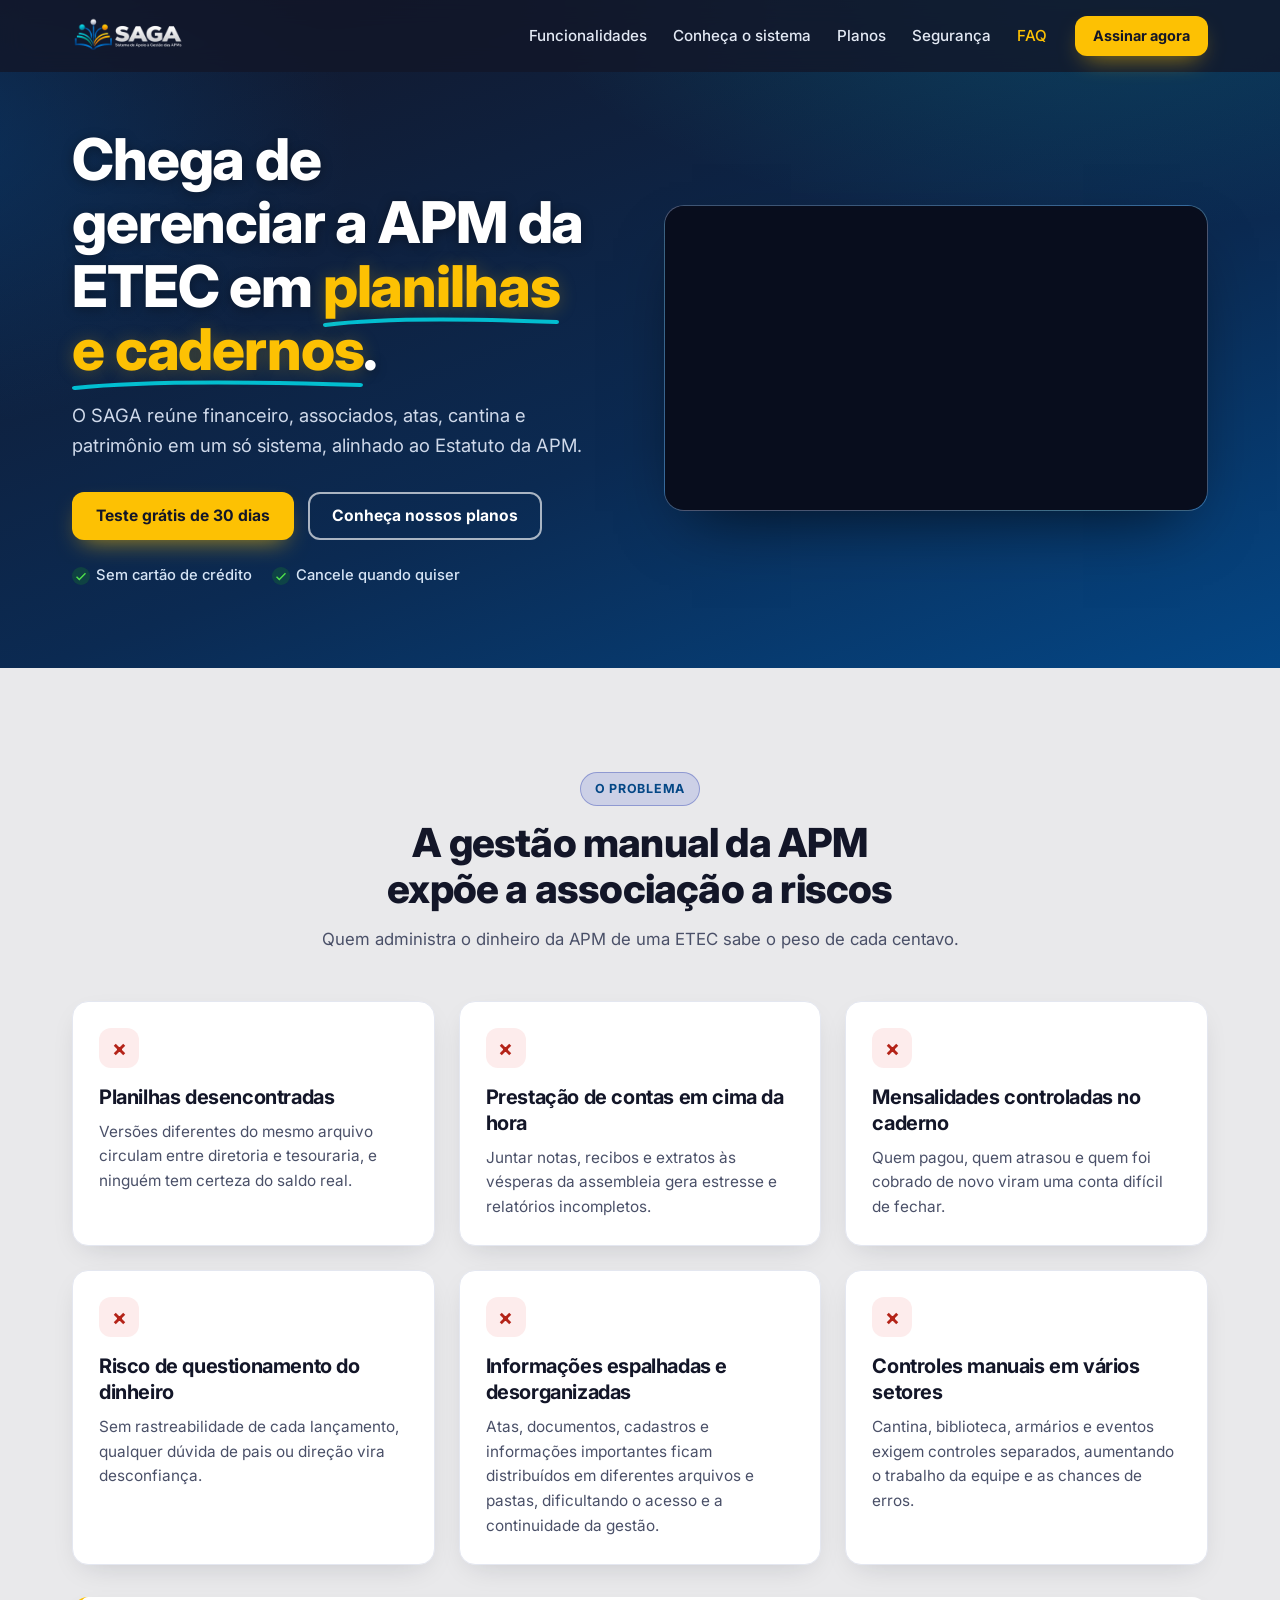
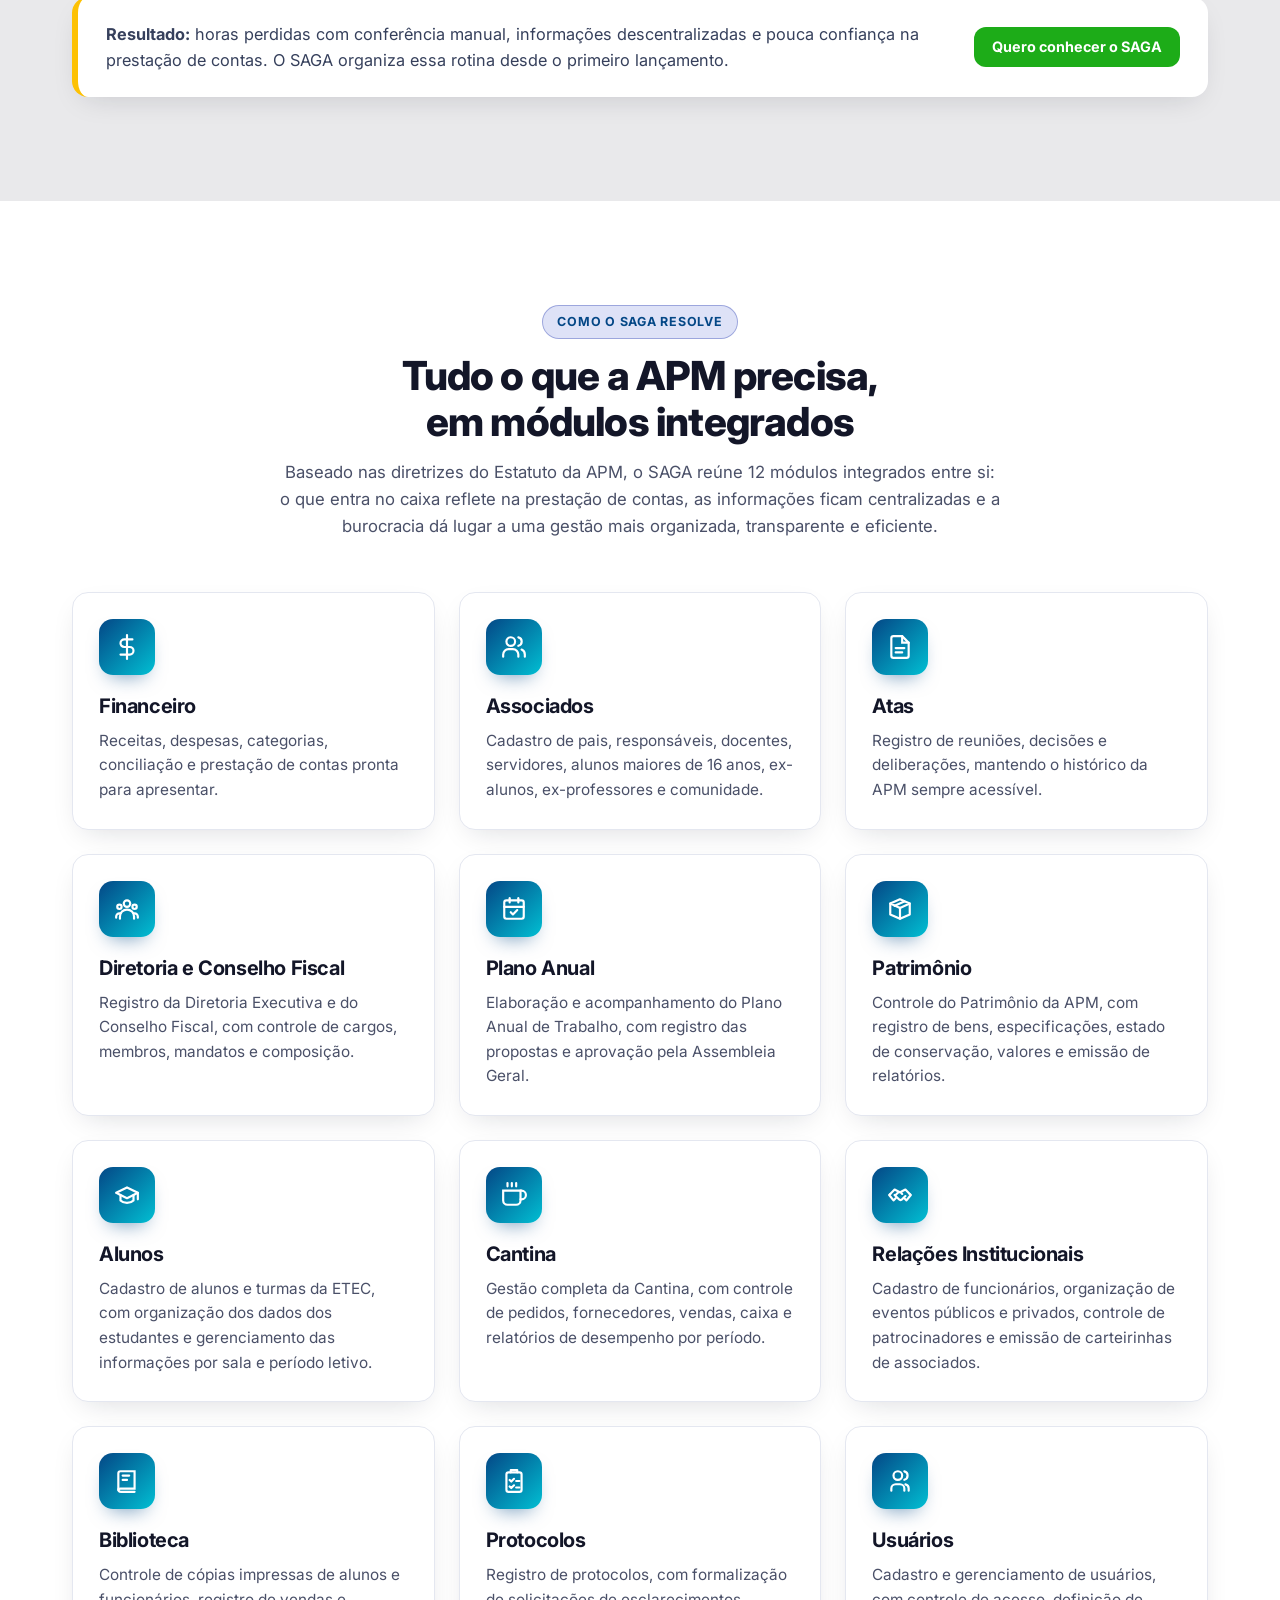
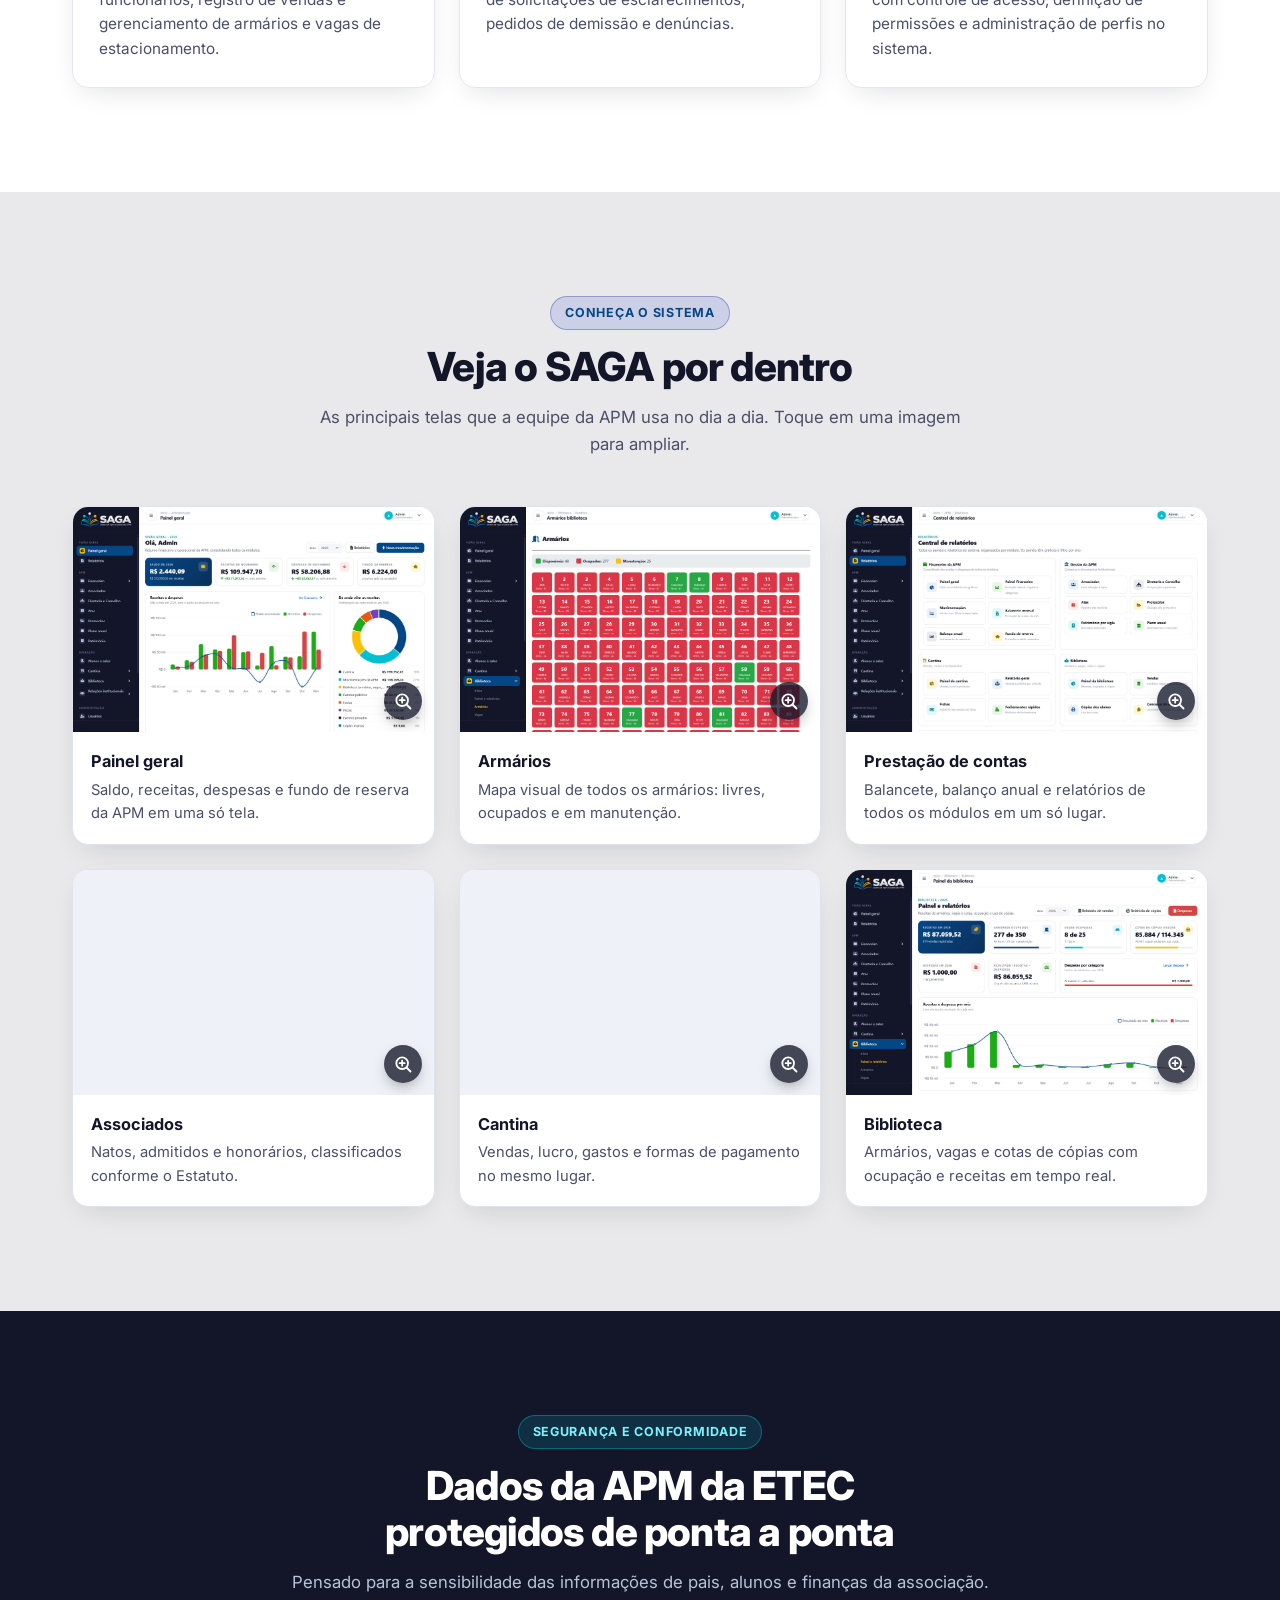
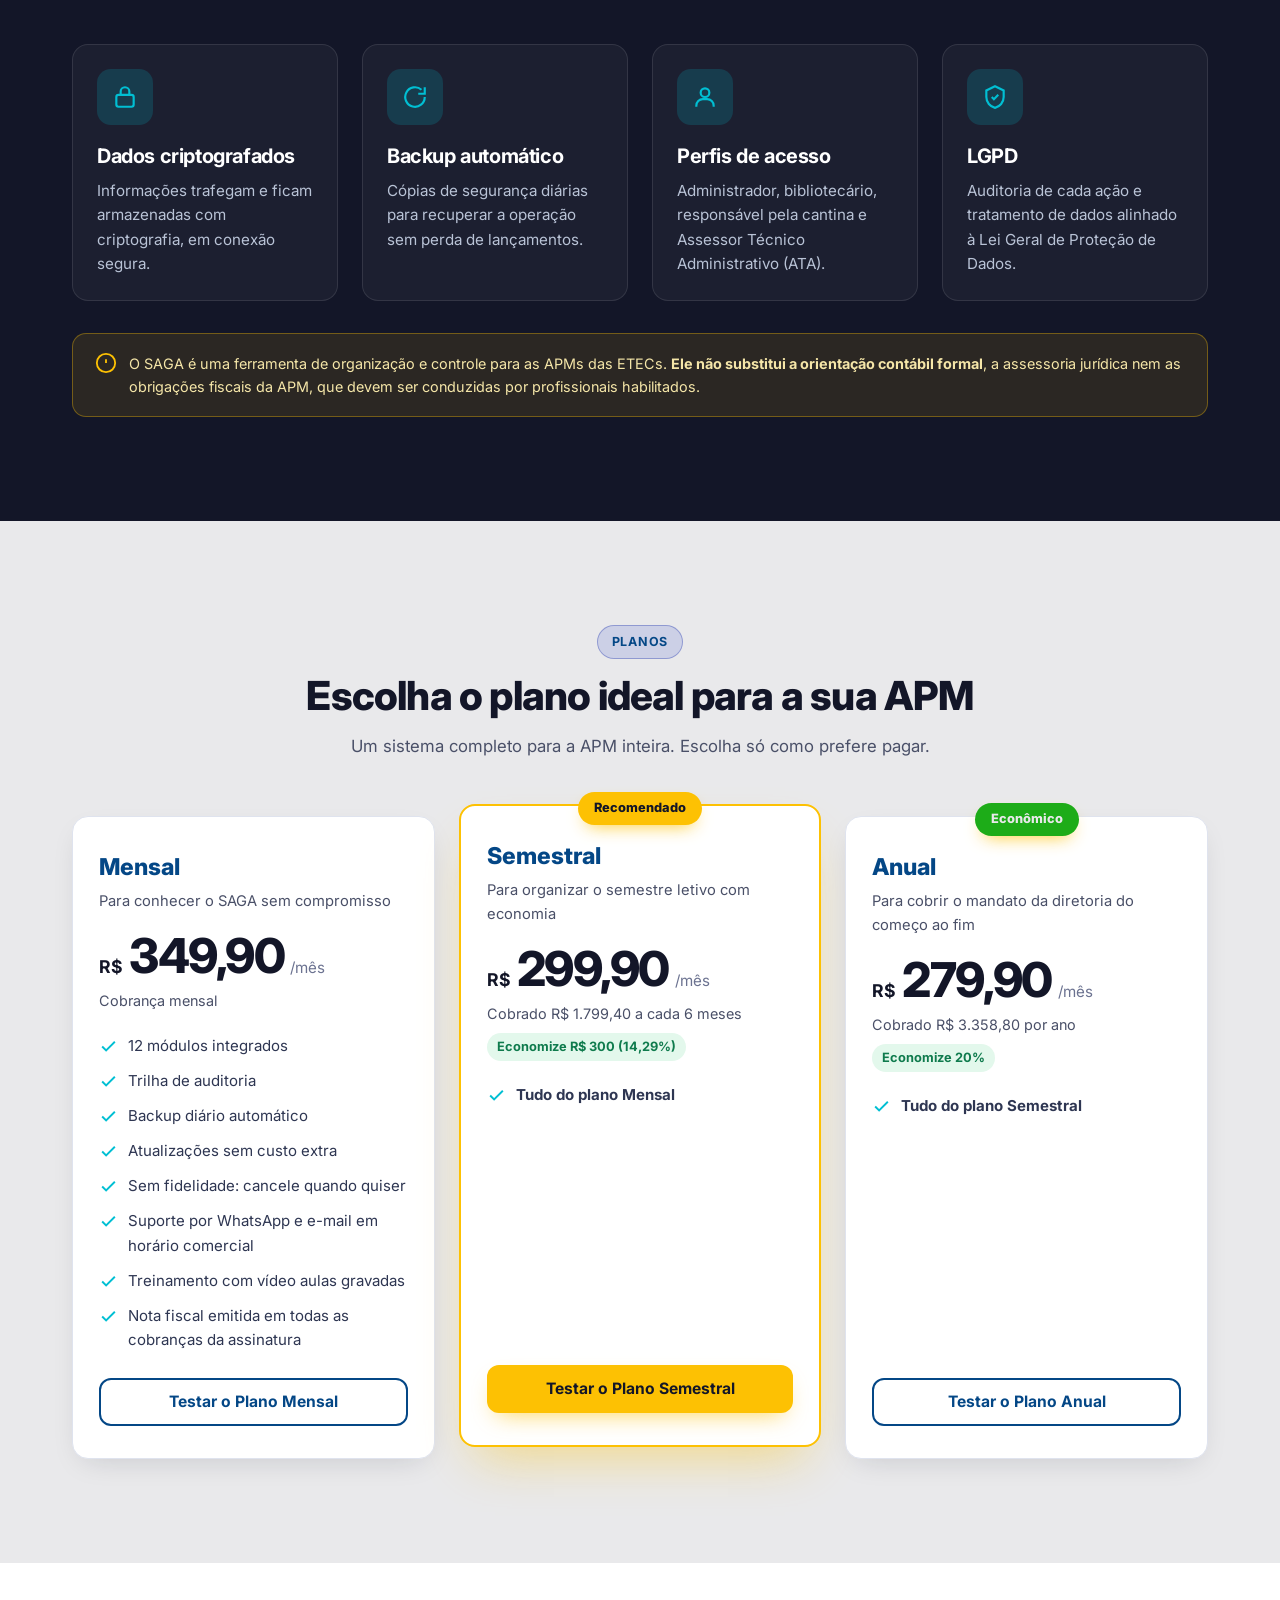
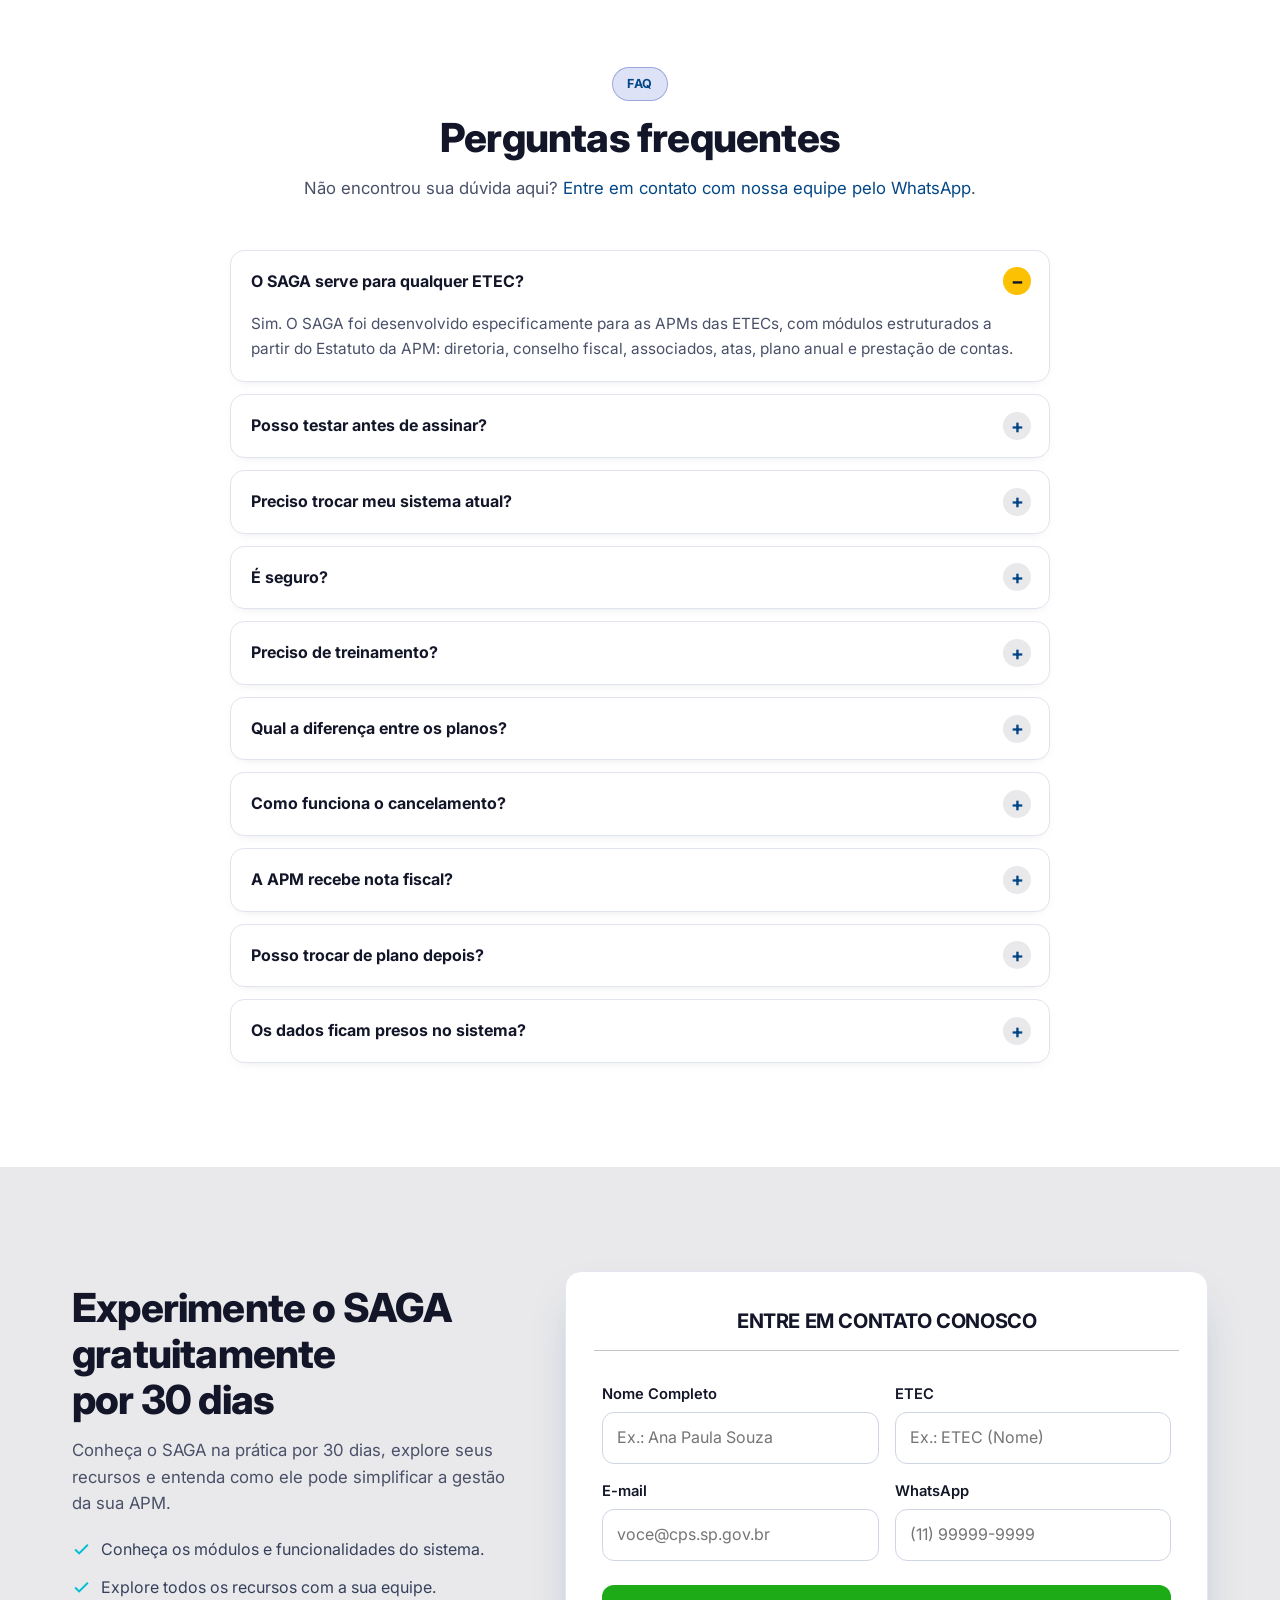
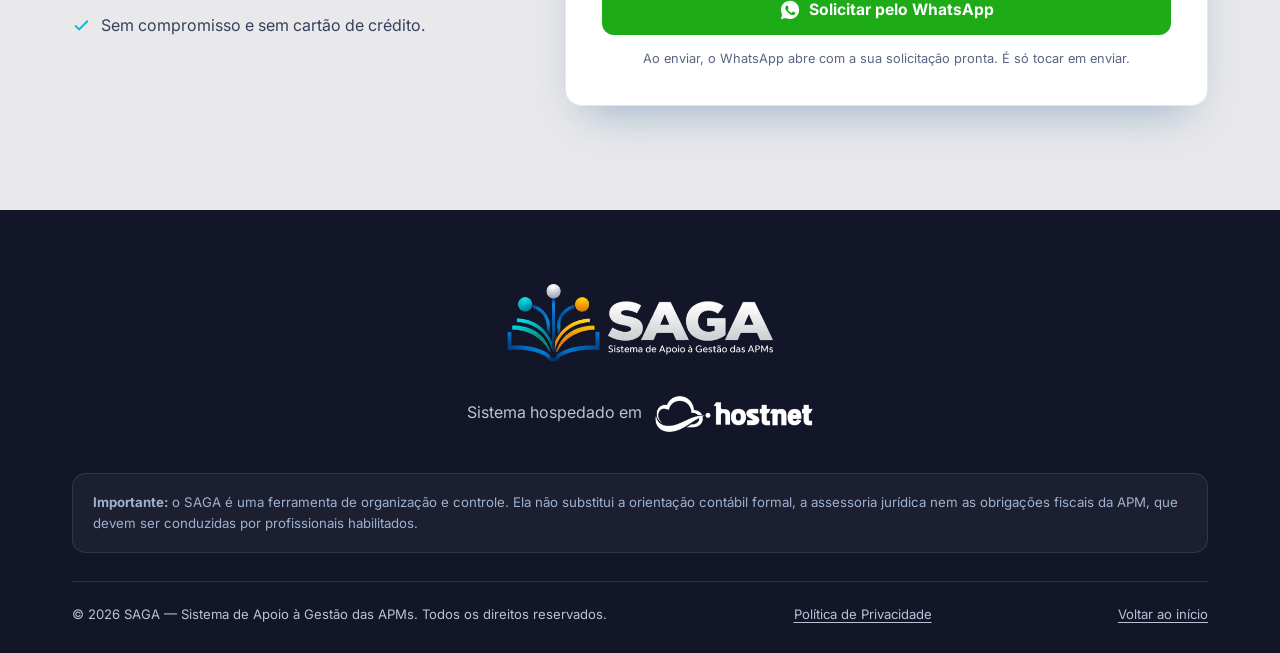
==== commit 94a259df: "Política de Privacidade" ====
--- a/index.html
+++ b/index.html
@@ -19,9 +19,9 @@
   <meta property="og:description"
     content="Gestão financeira e administrativa para as Associações de Pais e Mestres das ETECs.">
   <!-- Ao publicar, troque SEU-DOMINIO pelo domínio real e descomente:
-  <link rel="canonical" href="https://SEU-DOMINIO/">
-  <meta property="og:url" content="https://SEU-DOMINIO/">
-  <meta property="og:image" content="https://SEU-DOMINIO/img/logo-apm.png">
+  <link rel="canonical" href="https://sistemasaga.com.br/">
+  <meta property="og:url" content="https://sistemasaga.com.br/">
+  <meta property="og:image" content="https://sistemasaga.com.br/img/logo-apm.png">
   -->
   <meta name="twitter:card" content="summary_large_image">
 
@@ -34,7 +34,7 @@
     integrity="sha384-QWTKZyjpPEjISv5WaRU9OFeRpok6YctnYmDr5pNlyT2bRjXh0JMhjY6hW+ALEwIH" crossorigin="anonymous">
   <link rel="stylesheet" href="https://fonts.googleapis.com/css2?family=Inter:wght@400;500;600;700;800&display=swap">
   <!-- ?v= força o celular a baixar a versão nova. Aumente o número a cada atualização. -->
-  <link rel="stylesheet" href="css/style.css?v=5">
+  <link rel="stylesheet" href="css/style.css?v=6">
   <script>document.documentElement.classList.add('js');</script>
 </head>
 
@@ -80,23 +80,24 @@
       <div class="container">
         <div class="row g-4 g-lg-5 align-items-center hero-row">
           <div class="col-12 col-lg-6 hero-content">
-            <!-- <span class="hero-kicker"><span class="hero-kicker-dot" aria-hidden="true"></span>Sistema de gestão para APMs de ETECs</span> -->
             <h1 id="heroTitle">Chega de gerenciar a APM da ETEC em
               <span class="hero-highlight">planilhas e cadernos</span>.
             </h1>
-            <p class="hero-sub">Financeiro, associados, atas, cantina, eventos, armários e biblioteca em um só lugar.
-              <span class="hero-sub-extra">Uma gestão mais simples e transparente, em conformidade com o Estatuto da
-                APM.</span>
+            <p class="hero-sub">O SAGA reúne financeiro, associados, atas, cantina e patrimônio em um só sistema,
+              alinhado ao Estatuto da APM.
             </p>
             <div class="hero-ctas">
-              <a href="#demonstracao" class="saga-btn saga-btn-primary">Testar grátis</a>
-              <a href="#planos" class="saga-btn saga-btn-outline">Ver planos</a>
+              <a href="#demonstracao" class="saga-btn saga-btn-primary">Teste grátis de 30 dias</a>
+              <a href="#planos" class="saga-btn saga-btn-outline">Conheça nossos planos</a>
             </div>
-            <!-- <ul class="hero-trust" aria-label="Destaques">
-              <li><svg viewBox="0 0 20 20" aria-hidden="true"><path d="M7.6 13.6 4.3 10.3l-1.4 1.4 4.7 4.7 9.5-9.5-1.4-1.4z" fill="currentColor"/></svg>Teste gratuito</li>
-              <li><svg viewBox="0 0 20 20" aria-hidden="true"><path d="M7.6 13.6 4.3 10.3l-1.4 1.4 4.7 4.7 9.5-9.5-1.4-1.4z" fill="currentColor"/></svg>Conforme o Estatuto</li>
-              <li><svg viewBox="0 0 20 20" aria-hidden="true"><path d="M7.6 13.6 4.3 10.3l-1.4 1.4 4.7 4.7 9.5-9.5-1.4-1.4z" fill="currentColor"/></svg>100% online</li>
-            </ul> -->
+            <ul class="hero-trust" aria-label="Destaques">
+              <li><svg viewBox="0 0 20 20" aria-hidden="true">
+                  <path d="M7.6 13.6 4.3 10.3l-1.4 1.4 4.7 4.7 9.5-9.5-1.4-1.4z" fill="currentColor" />
+                </svg>Sem cartão de crédito</li>
+              <li><svg viewBox="0 0 20 20" aria-hidden="true">
+                  <path d="M7.6 13.6 4.3 10.3l-1.4 1.4 4.7 4.7 9.5-9.5-1.4-1.4z" fill="currentColor" />
+                </svg>Cancele quando quiser</li>
+            </ul>
           </div>
           <div class="col-12 col-lg-6">
             <!-- O iframe é criado pelo js/script.js a partir de data-video-url (YouTube ou Vimeo). -->
@@ -177,7 +178,7 @@
         <div class="pain-bottom reveal">
           <p><strong>Resultado:</strong> horas perdidas com conferência manual, informações descentralizadas e pouca
             confiança na prestação de contas. O SAGA organiza essa rotina desde o primeiro lançamento.</p>
-          <a href="#demonstracao" class="saga-btn saga-btn-green saga-btn-sm">Testar o SAGA</a>
+          <a href="#demonstracao" class="saga-btn saga-btn-green saga-btn-sm">Quero conhecer o SAGA</a>
         </div>
       </div>
     </section>
@@ -188,7 +189,7 @@
         <div class="section-head reveal">
           <span class="eyebrow">Como o SAGA resolve</span>
           <h2>Tudo o que a APM precisa, em módulos integrados</h2>
-          <p class="lead">Baseado nas diretrizes do Estatuto da APM, o SAGA reúne 11 módulos integrados entre si: o que
+          <p class="lead">Baseado nas diretrizes do Estatuto da APM, o SAGA reúne 12 módulos integrados entre si: o que
             entra no caixa reflete na prestação de contas, as informações ficam centralizadas e a burocracia dá lugar a
             uma gestão mais organizada, transparente e eficiente.</p>
         </div>
@@ -335,6 +336,20 @@
               <p>Registro de protocolos, com formalização de solicitações de esclarecimentos, pedidos de demissão e
                 denúncias.</p>
             </article>
+            <article class="saga-card">
+              <div class="icon-tile">
+                <svg viewBox="0 0 24 24" fill="none" stroke="currentColor" stroke-width="2" stroke-linecap="round"
+                  stroke-linejoin="round" aria-hidden="true">
+                  <path d="M16 21v-2a4 4 0 0 0-4-4H8a4 4 0 0 0-4 4v2" />
+                  <circle cx="10" cy="7" r="4" />
+                  <path d="M20 21v-2a4 4 0 0 0-3-3.87" />
+                  <path d="M16 3.13a4 4 0 0 1 0 7.75" />
+                </svg>
+              </div>
+              <h3>Usuários</h3>
+              <p>Cadastro e gerenciamento de usuários, com controle de acesso, definição de permissões e administração
+                de perfis no sistema.</p>
+            </article>
           </div>
           <button type="button" class="car-btn car-next" id="carNext" aria-label="Próximo módulo">
             <svg viewBox="0 0 24 24" fill="none" stroke="currentColor" stroke-width="2.4" stroke-linecap="round"
@@ -500,31 +515,43 @@
         <div class="section-head reveal">
           <span class="eyebrow">Planos</span>
           <h2>Escolha o plano ideal para a sua APM</h2>
-          <p class="lead">Um único sistema completo para a APM da sua ETEC.</p>
-        </div>
-        <div class="plans-included reveal">
-          <p class="plans-included-title">Todos os planos incluem</p>
-          <ul>
-            <li><svg viewBox="0 0 24 24" fill="none" stroke="currentColor" stroke-width="2.4" aria-hidden="true"><polyline points="20 6 9 17 4 12" /></svg>Sistema completo, com os 11 módulos</li>
-            <li><svg viewBox="0 0 24 24" fill="none" stroke="currentColor" stroke-width="2.4" aria-hidden="true"><polyline points="20 6 9 17 4 12" /></svg>30 dias de teste gratuito</li>
-            <li><svg viewBox="0 0 24 24" fill="none" stroke="currentColor" stroke-width="2.4" aria-hidden="true"><polyline points="20 6 9 17 4 12" /></svg>Usuários ilimitados da APM</li>
-            <li><svg viewBox="0 0 24 24" fill="none" stroke="currentColor" stroke-width="2.4" aria-hidden="true"><polyline points="20 6 9 17 4 12" /></svg>Atualizações sem custo extra</li>
-          </ul>
+          <p class="lead">Um sistema completo para a APM inteira. Escolha só como prefere pagar.</p>
         </div>
         <div class="row g-4 justify-content-center plans-row">
           <div class="col-12 col-md-6 col-lg-4">
             <article class="plan h-100 reveal">
               <div class="plan-name">Mensal</div>
-              <p class="plan-tagline">Para começar sem compromisso.</p>
-              <div class="plan-price"><span class="cur">R$</span><span class="val">350</span><span
+              <p class="plan-tagline">Para conhecer o SAGA sem compromisso</p>
+              <div class="plan-price"><span class="cur">R$</span><span class="val">349,90</span><span
                   class="per">/mês</span></div>
               <div class="plan-total">Cobrança mensal</div>
               <ul>
-                <li><svg viewBox="0 0 24 24" fill="none" stroke="currentColor" stroke-width="2.4" aria-hidden="true"><polyline points="20 6 9 17 4 12" /></svg><span><strong>Sem fidelidade:</strong> cancele quando quiser</span></li>
-                <li><svg viewBox="0 0 24 24" fill="none" stroke="currentColor" stroke-width="2.4" aria-hidden="true"><polyline points="20 6 9 17 4 12" /></svg><span>Suporte por WhatsApp e e-mail em horário comercial</span></li>
-                <li><svg viewBox="0 0 24 24" fill="none" stroke="currentColor" stroke-width="2.4" aria-hidden="true"><polyline points="20 6 9 17 4 12" /></svg><span>Treinamento online de boas-vindas</span></li>
+                <li><svg viewBox="0 0 24 24" fill="none" stroke="currentColor" stroke-width="2.4" aria-hidden="true">
+                    <polyline points="20 6 9 17 4 12" />
+                  </svg><span>12 módulos integrados</span></li>
+                <li><svg viewBox="0 0 24 24" fill="none" stroke="currentColor" stroke-width="2.4" aria-hidden="true">
+                    <polyline points="20 6 9 17 4 12" />
+                  </svg><span>Trilha de auditoria</span></li>
+                <li><svg viewBox="0 0 24 24" fill="none" stroke="currentColor" stroke-width="2.4" aria-hidden="true">
+                    <polyline points="20 6 9 17 4 12" />
+                  </svg><span>Backup diário automático</span></li>
+                <li><svg viewBox="0 0 24 24" fill="none" stroke="currentColor" stroke-width="2.4" aria-hidden="true">
+                    <polyline points="20 6 9 17 4 12" />
+                  </svg><span>Atualizações sem custo extra</span></li>
+                <li><svg viewBox="0 0 24 24" fill="none" stroke="currentColor" stroke-width="2.4" aria-hidden="true">
+                    <polyline points="20 6 9 17 4 12" />
+                  </svg><span>Sem fidelidade: cancele quando quiser</span></li>
+                <li><svg viewBox="0 0 24 24" fill="none" stroke="currentColor" stroke-width="2.4" aria-hidden="true">
+                    <polyline points="20 6 9 17 4 12" />
+                  </svg><span>Suporte por WhatsApp e e-mail em horário comercial</span></li>
+                <li><svg viewBox="0 0 24 24" fill="none" stroke="currentColor" stroke-width="2.4" aria-hidden="true">
+                    <polyline points="20 6 9 17 4 12" />
+                  </svg><span>Treinamento com vídeo aulas gravadas</span></li>
+                <li><svg viewBox="0 0 24 24" fill="none" stroke="currentColor" stroke-width="2.4" aria-hidden="true">
+                    <polyline points="20 6 9 17 4 12" />
+                  </svg><span>Nota fiscal emitida em todas as cobranças da assinatura</span></li>
               </ul>
-              <a href="#demonstracao" class="saga-btn saga-btn-ghost plan-cta" data-plan="Mensal">Assinar o Mensal</a>
+              <a href="#demonstracao" class="saga-btn saga-btn-ghost plan-cta" data-plan="Mensal">Testar o Plano Mensal</a>
             </article>
           </div>
 
@@ -532,36 +559,52 @@
             <article class="plan h-100 reveal featured d1">
               <span class="plan-badge">Recomendado</span>
               <div class="plan-name">Semestral</div>
-              <p class="plan-tagline">O melhor custo para a gestão do dia a dia.</p>
-              <div class="plan-price"><span class="cur">R$</span><span class="val">297,50</span><span
+              <p class="plan-tagline">Para organizar o semestre letivo com economia</p>
+              <div class="plan-price"><span class="cur">R$</span><span class="val">299,90</span><span
                   class="per">/mês</span></div>
-              <div class="plan-total">Cobrado R$ 1.785 a cada 6 meses</div>
-              <span class="plan-saving">Economize 15%</span>
+              <div class="plan-total">Cobrado R$ 1.799,40 a cada 6 meses</div>
+              <span class="plan-saving">Economize R$ 300 (14,29%)</span>
               <ul>
-                <li><svg viewBox="0 0 24 24" fill="none" stroke="currentColor" stroke-width="2.4" aria-hidden="true"><polyline points="20 6 9 17 4 12" /></svg><span><strong>Tudo do plano Mensal</strong></span></li>
-                <li><svg viewBox="0 0 24 24" fill="none" stroke="currentColor" stroke-width="2.4" aria-hidden="true"><polyline points="20 6 9 17 4 12" /></svg><span><strong>Suporte prioritário</strong> no WhatsApp</span></li>
-                <li><svg viewBox="0 0 24 24" fill="none" stroke="currentColor" stroke-width="2.4" aria-hidden="true"><polyline points="20 6 9 17 4 12" /></svg><span>Importação das suas planilhas (associados e saldo inicial)</span></li>
-                <li><svg viewBox="0 0 24 24" fill="none" stroke="currentColor" stroke-width="2.4" aria-hidden="true"><polyline points="20 6 9 17 4 12" /></svg><span>Treinamento ao vivo para a diretoria</span></li>
+                <li><svg viewBox="0 0 24 24" fill="none" stroke="currentColor" stroke-width="2.4" aria-hidden="true">
+                    <polyline points="20 6 9 17 4 12" />
+                  </svg><span><strong>Tudo do plano Mensal</strong></span></li>
+                <!-- INCLUIR -->
+
+
+
+
+
+
+                
               </ul>
-              <a href="#demonstracao" class="saga-btn saga-btn-primary plan-cta" data-plan="Semestral">Assinar o Semestral</a>
+              <a href="#demonstracao" class="saga-btn saga-btn-primary plan-cta" data-plan="Semestral">Testar o Plano Semestral</a>
             </article>
           </div>
 
           <div class="col-12 col-md-6 col-lg-4">
             <article class="plan h-100 reveal d2">
+              <span class="plan-badge-green">Econômico</span>
               <div class="plan-name">Anual</div>
-              <p class="plan-tagline">Para cobrir o mandato inteiro da diretoria.</p>
-              <div class="plan-price"><span class="cur">R$</span><span class="val">315</span><span
+              <p class="plan-tagline">Para cobrir o mandato da diretoria do começo ao fim</p>
+              <div class="plan-price"><span class="cur">R$</span><span class="val">279,90</span><span
                   class="per">/mês</span></div>
-              <div class="plan-total">Cobrado R$ 3.780 por ano</div>
-              <span class="plan-saving">Economize 10%</span>
+              <div class="plan-total">Cobrado R$ 3.358,80 por ano</div>
+              <span class="plan-saving">Economize 20%</span>
               <ul>
-                <li><svg viewBox="0 0 24 24" fill="none" stroke="currentColor" stroke-width="2.4" aria-hidden="true"><polyline points="20 6 9 17 4 12" /></svg><span><strong>Tudo do plano Semestral</strong></span></li>
-                <li><svg viewBox="0 0 24 24" fill="none" stroke="currentColor" stroke-width="2.4" aria-hidden="true"><polyline points="20 6 9 17 4 12" /></svg><span><strong>Preço garantido</strong> por 12 meses</span></li>
-                <li><svg viewBox="0 0 24 24" fill="none" stroke="currentColor" stroke-width="2.4" aria-hidden="true"><polyline points="20 6 9 17 4 12" /></svg><span>Treinamento da nova diretoria na troca de mandato</span></li>
-                <li><svg viewBox="0 0 24 24" fill="none" stroke="currentColor" stroke-width="2.4" aria-hidden="true"><polyline points="20 6 9 17 4 12" /></svg><span>Reunião de acompanhamento a cada trimestre</span></li>
+                <li><svg viewBox="0 0 24 24" fill="none" stroke="currentColor" stroke-width="2.4" aria-hidden="true">
+                    <polyline points="20 6 9 17 4 12" />
+                  </svg><span><strong>Tudo do plano Semestral</strong></span></li>
+                <!-- INCLUIR -->
+
+
+
+
+
+
+
+
               </ul>
-              <a href="#demonstracao" class="saga-btn saga-btn-ghost plan-cta" data-plan="Anual">Assinar o Anual</a>
+              <a href="#demonstracao" class="saga-btn saga-btn-ghost plan-cta" data-plan="Anual">Testar o Plano Anual</a>
             </article>
           </div>
         </div>
@@ -574,42 +617,57 @@
         <div class="section-head reveal">
           <span class="eyebrow">FAQ</span>
           <h2>Perguntas frequentes</h2>
-          <p class="lead">Não encontrou sua dúvida? <a href="#demonstracao">Fale com a equipe.</a></p>
+          <p class="lead">Não encontrou sua dúvida aqui? <a href="#demonstracao">Entre em contato com nossa equipe pelo
+              WhatsApp</a>.</p>
         </div>
         <div class="faq-wrap">
           <details class="faq-item reveal" open>
             <summary>O SAGA serve para qualquer ETEC?</summary>
-            <div class="faq-answer">Sim. O sistema foi pensado para as APMs das Escolas Técnicas Estaduais (ETECs) em
-              conformidade com o Estatuto da APM.</div>
+            <div class="faq-answer">Sim. O SAGA foi desenvolvido especificamente para as APMs das ETECs, com módulos estruturados a partir do Estatuto da APM: diretoria, conselho fiscal, associados, atas, plano anual e prestação de contas.</div>
           </details>
           <details class="faq-item reveal">
             <summary>Posso testar antes de assinar?</summary>
-            <div class="faq-answer">Claro! Antes de fechar qualquer plano, você terá acesso ao teste gratuito por 30
-              dias.</div>
+            <div class="faq-answer">Sim. Você tem 30 dias de teste gratuito, sem cartão de crédito. Se decidir assinar, todos os dados lançados durante o teste continuam no sistema. Se não assinar, nada é cobrado e seus dados serão excluídos.</div>
           </details>
           <details class="faq-item reveal">
             <summary>Preciso trocar meu sistema atual?</summary>
-            <div class="faq-answer">Não é obrigatório. Você pode começar a usar o SAGA aos poucos, mantendo suas
-              planilhas enquanto migra os dados gradualmente.</div>
+            <div class="faq-answer">Não é obrigatório. Você pode começar aos poucos e manter suas planilhas enquanto migra os dados. Nos planos Semestral e Anual, nossa equipe faz a importação das suas planilhas para você.</div>
           </details>
           <details class="faq-item reveal">
             <summary>É seguro?</summary>
-            <div class="faq-answer">Os dados são criptografados, possuem backup automático e o acesso é controlado por
-              perfis de função, com rastreabilidade de cada ação e aderência à LGPD.</div>
+            <div class="faq-answer">Sim. Os dados são criptografados, têm backup diário automático e o acesso é controlado por perfis de usuário. A trilha de auditoria registra quem lançou, quando e o que foi alterado, e o tratamento dos dados está alinhado à LGPD.</div>
           </details>
           <details class="faq-item reveal">
             <summary>Preciso de treinamento?</summary>
-            <div class="faq-answer">Não para o básico. Oferecemos tutoriais de demonstração e suporte para a equipe da
-              APM da ETEC.</div>
+            <div class="faq-answer">O SAGA é simples de usar, mas a APM conta com apoio em todos os planos. No Mensal, você tem acesso a videoaulas gravadas. No Semestral e no Anual, além das videoaulas gravadas, fazemos um treinamento ao vivo pelo Google Meet com a diretoria.</div>
           </details>
           <details class="faq-item reveal">
             <summary>Qual a diferença entre os planos?</summary>
-            <div class="faq-answer">Nenhuma em recursos. Todos os planos incluem o sistema completo e todos os módulos;
-              a diferença é apenas a periodicidade de cobrança (mensal, semestral ou anual).</div>
+            <div class="faq-answer">Todos os planos incluem os 12 módulos, usuários ilimitados, relatórios em PDF, trilha de auditoria, backup
+              diário e nota fiscal. O que muda é o atendimento e o desconto:
+              <ul>
+                <li><strong>Mensal (R$ 349,90/mês):</strong> sem fidelidade, suporte em horário comercial e videoaulas.</li>
+                <li><strong>Semestral (R$ 299,90/mês):</strong> 14,29% de desconto, suporte prioritário, importação de planilhas
+                  e treinamento ao vivo.</li>
+                <li><strong>Anual (R$ 279,90/mês):</strong> 20% de desconto, todos os benefícios do Semestral e preço garantido
+                  por 12 meses.</li>
+              </ul></div>
           </details>
           <details class="faq-item reveal">
             <summary>Como funciona o cancelamento?</summary>
-            <div class="faq-answer">Você pode cancelar a assinatura a qualquer momento, sem multa de fidelidade.</div>
+            <div class="faq-answer">No plano Mensal, você cancela quando quiser, sem multa. Nos planos Semestral e Anual, o acesso continua até o fim do período contratado e a renovação só acontece com a sua confirmação.</div>
+          </details>
+          <details class="faq-item reveal">
+            <summary>A APM recebe nota fiscal?</summary>
+            <div class="faq-answer">Sim. Emitimos nota fiscal em todas as cobranças, pronta para ser anexada à prestação de contas da APM.</div>
+          </details>
+          <details class="faq-item reveal">
+            <summary>Posso trocar de plano depois?</summary>
+            <div class="faq-answer">Sim. Você pode migrar para um plano de período maior a qualquer momento.</div>
+          </details>
+          <details class="faq-item reveal">
+            <summary>Os dados ficam presos no sistema?</summary>
+            <div class="faq-answer">Não. Os dados pertencem à APM. Você pode exportar seus relatórios a qualquer momento.</div>
           </details>
         </div>
       </div>
@@ -756,6 +814,7 @@
         <span>© <span id="currentYear">2026</span> SAGA — Sistema de Apoio à Gestão das APMs. Todos os direitos
           reservados.</span>
 
+        <a href="privacidade.html" class="footer-top-link">Política de Privacidade</a>
         <a href="#topo" class="footer-top-link">Voltar ao início</a>
       </div>
 
